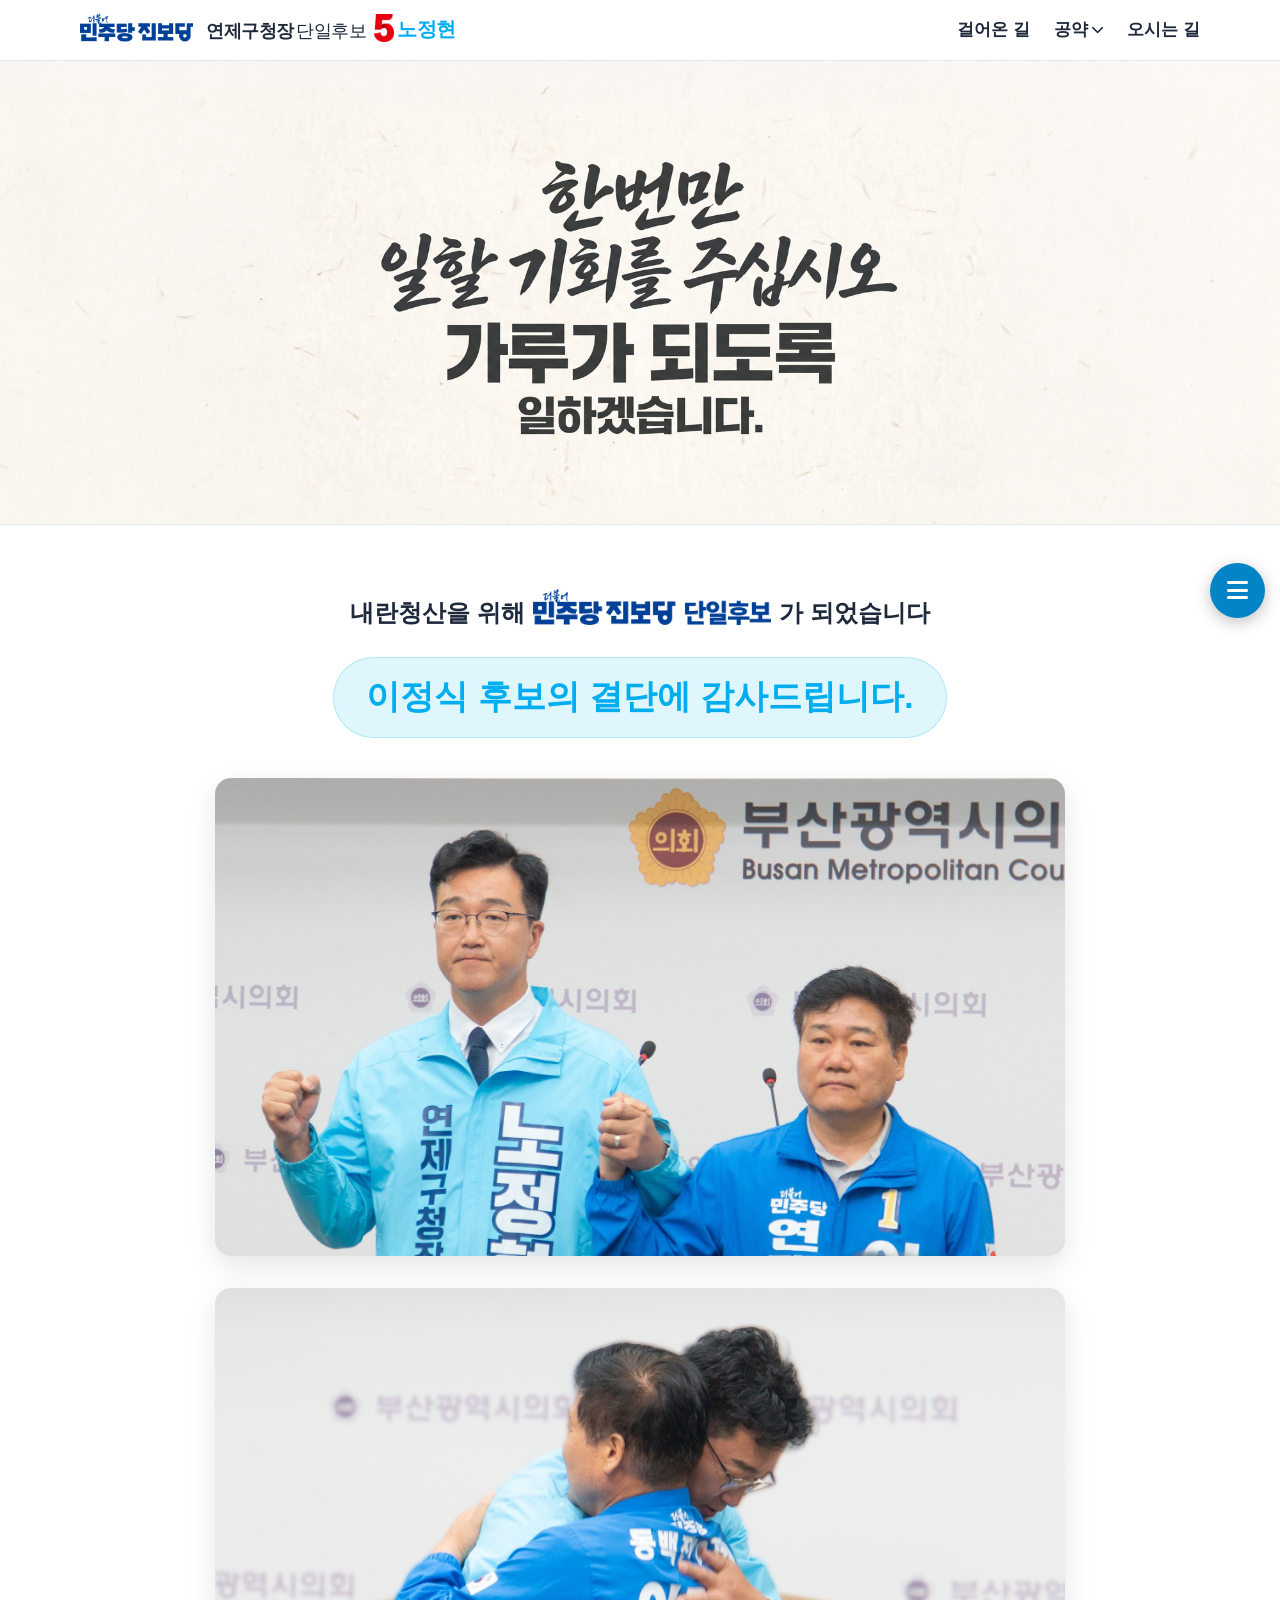
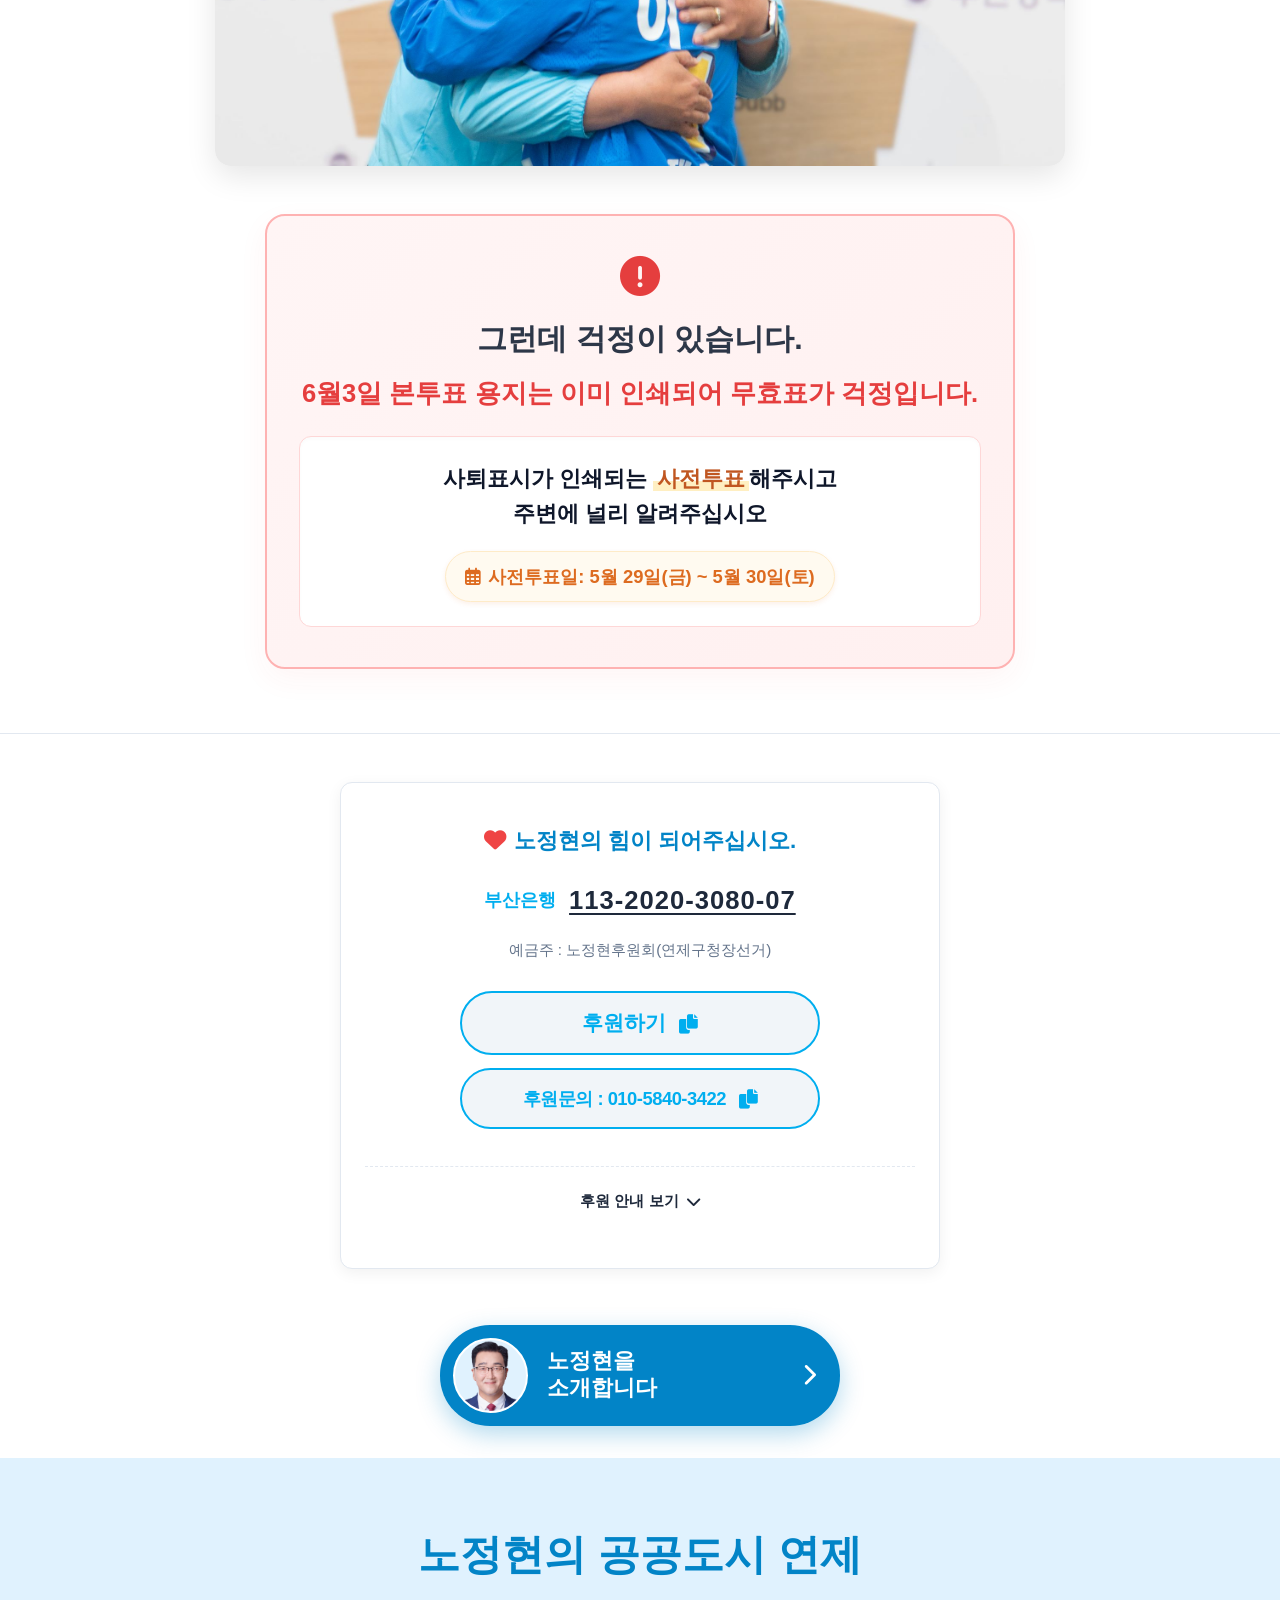
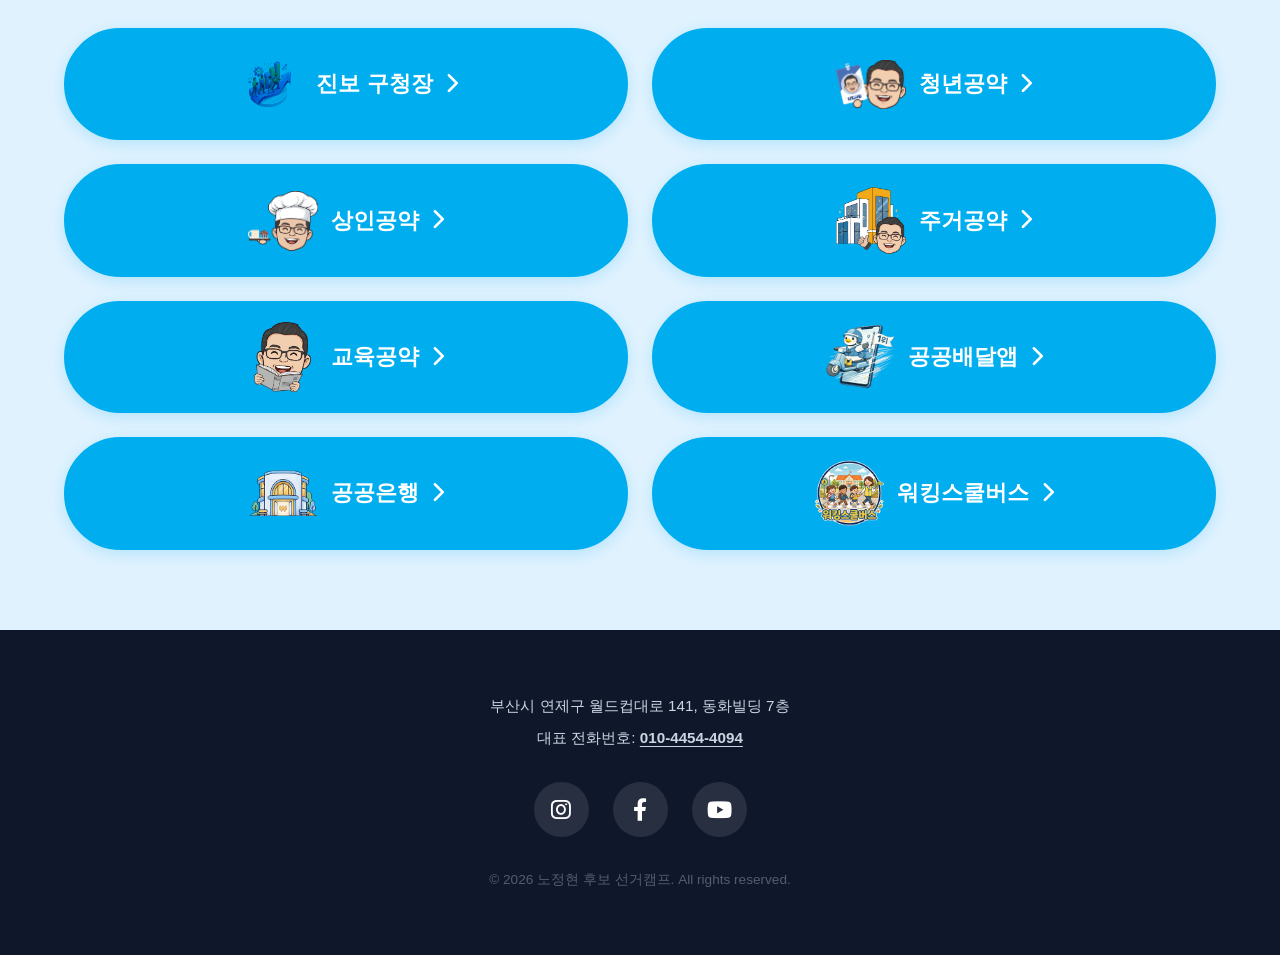
==== index.html @ e7af5d49 "Add files via upload" ====
<!DOCTYPE html>
<html lang="ko">
<head>
    <meta charset="UTF-8">
    <meta name="viewport" content="width=device-width, initial-scale=1.0, maximum-scale=1.0, user-scalable=no">
    <title>민주당·진보당 단일후보 5 노정현 | 한번만 기회를 주십시오, 가루가 되도록 일하겠습니다</title>
    <meta name="description" content="민주당·진보당 단일후보 5 노정현 후보 홈페이지 - 한번만 기회를 주십시오. 가루가 되도록 일하겠습니다. 공약과 약력을 확인하세요.">
    <meta name="format-detection" content="telephone=no">
    
    <!-- Open Graph / 카카오톡, 페이스북, 텔레그램 미리보기용 썸네일 설정 -->
    <meta property="og:type" content="website">
    <meta property="og:site_name" content="민주당·진보당 단일후보 5 노정현">
    <meta property="og:title" content="민주당·진보당 단일후보 5 노정현 홈페이지">
    <meta property="og:description" content="민주당·진보당 단일후보 5 노정현 후보 홈페이지 - 한번만 기회를 주십시오. 가루가 되도록 일하겠습니다. 공약과 약력을 확인하세요.">
    <!-- 썸네일 이미지는 첨부해주신 통합 이미지(thumbnail.png)로 연결해 둡니다. -->
    <meta property="og:image" content="https://busanjinbo.github.io/yeonje_njh/assets/thumbnail.jpg?v=2">
    
    <meta name="twitter:card" content="summary_large_image">
    <meta name="twitter:title" content="진보당 노정현 연제구청장 후보 홈페이지">
    <meta name="twitter:description" content="진보당 노정현 연제구청장 후보 홈페이지">
    <meta name="twitter:image" content="https://busanjinbo.github.io/yeonje_njh/assets/thumbnail.jpg?v=2">

    <link rel="stylesheet" href="styles.css">
    <link href="https://cdn.jsdelivr.net/gh/webfontworld/gmarket/GmarketSans.css" rel="stylesheet">
    <!-- Google Fonts: Do Hyeon, Nanum Brush Script & FontAwesome -->
    <link href="https://fonts.googleapis.com/css2?family=Do+Hyeon&family=Nanum+Brush+Script&display=swap" rel="stylesheet">
    <link rel="stylesheet" href="https://cdnjs.cloudflare.com/ajax/libs/font-awesome/6.0.0/css/all.min.css">
</head>
<body>
    <div class="app-container">
        
        <!-- Floating Quick Menu Container -->
        <div class="quick-menu-container reveal" style="transition-delay: 0.5s;">
            <!-- FAB Trigger -->
            <button class="quick-menu-trigger" id="quick-menu-trigger">
                <i class="fas fa-bars"></i>
            </button>
            
            <!-- Menu Panel -->
            <div class="quick-menu-panel" id="quick-menu-panel">
                <button class="quick-menu-btn nav-link" data-target="view-home">
                    <i class="fas fa-home"></i>
                    <span>홈으로</span>
                </button>
                <button class="quick-menu-btn nav-link" data-target="view-about">
                    <i class="fas fa-user-tie"></i>
                    <span>걸어온길</span>
                </button>
                <div class="quick-menu-group" id="quick-pledge-group">
                    <button class="quick-menu-btn" id="quick-pledge-btn" style="padding-bottom: 0.5rem; gap: 0.15rem;">
                        <div style="display: flex; align-items: center; justify-content: center; height: 1.2rem;">
                            <i class="fas fa-bullhorn" style="font-size: 1.15rem;"></i>
                        </div>
                        <span>공약</span>
                        <i class="fas fa-chevron-left" style="font-size: 0.6rem; color: #94a3b8; margin-top: 0.15rem;"></i>
                    </button>
                    <div class="quick-sub">
                        <div class="quick-sub-btn nav-link" data-target="view-pledge4">진보구청장</div>
                        <div class="quick-sub-btn nav-link" data-target="view-pledge6">청년공약</div>
                        <div class="quick-sub-btn nav-link" data-target="view-pledge7">상인공약</div>
                        <div class="quick-sub-btn nav-link" data-target="view-pledge8">주거공약</div>
                        <div class="quick-sub-btn nav-link" data-target="view-pledge9">교육공약</div>
                        <div class="quick-sub-btn nav-link" data-target="view-pledge1">동백배달</div>
                        <div class="quick-sub-btn nav-link" data-target="view-pledge2">공공은행</div>
                        <div class="quick-sub-btn nav-link" data-target="view-pledge3">스쿨버스</div>
                    </div>
                </div>
                <button class="quick-menu-btn nav-link" data-target="view-location">
                    <i class="fas fa-map-marker-alt"></i>
                    <span>오시는길</span>
                </button>
            </div>
        </div>

        <!-- Top Navigation -->
        <nav class="top-nav">
            <div class="nav-container">
                <a href="#" data-target="view-home" class="nav-logo">
                    <img src="assets/artboard_6.png" alt="더불어민주당 진보당" class="nav-logo-img">
                    <span class="nav-candidate-title-wrap">
                        <span style="font-weight: 800;">연제구청장</span><span style="font-weight: 400; margin-left: 0.15rem;">단일후보</span>
                    </span>
                    <span class="nav-candidate-name">
                        <img src="assets/artboard_2.png" alt="5" class="nav-num-img">노정현
                    </span>
                </a>
                <div class="nav-menu">
                    <a href="#" data-target="view-about" class="nav-link">걸어온 길</a>
                    <div class="nav-dropdown">
                        <span class="nav-link nav-dropdown-toggle">공약 <i class="fas fa-chevron-down nav-dropdown-icon"></i></span>
                        <div class="nav-dropdown-content">
                            <a href="#" data-target="view-pledge4" class="nav-link">진보 구청장</a>
                            <a href="#" data-target="view-pledge6" class="nav-link">청년 공약</a>
                            <a href="#" data-target="view-pledge7" class="nav-link">상인 공약</a>
                            <a href="#" data-target="view-pledge8" class="nav-link">주거 공약</a>
                            <a href="#" data-target="view-pledge9" class="nav-link">교육 공약</a>
                            <a href="#" data-target="view-pledge1" class="nav-link">공공배달앱</a>
                            <a href="#" data-target="view-pledge2" class="nav-link">공공은행</a>
                            <a href="#" data-target="view-pledge3" class="nav-link">워킹스쿨버스</a>
                        </div>
                    </div>
                    <a href="#" data-target="view-location" class="nav-link">오시는 길</a>
                </div>
                <!-- Mobile Navigation Trigger -->
                <button class="nav-mobile-trigger" id="nav-mobile-trigger">
                    <i class="fas fa-bars"></i>
                </button>
            </div>
        </nav>

        <!-- Main Content for SPA -->
        <main id="main-content">
        
        <!-- VIEW: HOME (SECTION 1) -->
        <div id="view-home" class="view-section active-section">
            <!-- Hero Section (전면 교체) -->
            <header class="hero-banner" id="home">
                <img src="assets/Gemini_Generated_Image_p495t8p495t8p495_copy.png" alt="한번만 일할 기회를 주십시오 가루가 되도록 일하겠습니다." class="hero-banner-img">
            </header>

            <!-- Unification Section (단일화 알림 및 사전투표 독려) -->
            <section class="unification-section reveal">
                <div class="unification-container">
                    <div class="unification-header">
                        <div class="unif-inline-wrap">
                            <span class="unif-inline-text">내란청산을 위해</span>
                            <img src="assets/artboard_5.png" alt="더불어민주당 진보당 단일후보" class="unif-inline-img">
                            <span class="unif-inline-text">가 되었습니다</span>
                        </div>
                        <h3 class="unif-thanks">이정식 후보의 결단에 감사드립니다.</h3>
                    </div>
                    
                    <div class="unification-gallery">
                        <div class="unif-photo-card">
                            <img src="assets/DSC06490-3.jpg" alt="노정현 이정식 단일화 선언" class="unif-photo">
                        </div>
                        <div class="unif-photo-card">
                            <img src="assets/DSC06483-2_copy.jpg" alt="노정현 이정식 포옹" class="unif-photo">
                        </div>
                    </div>
                    
                    <div class="unif-warning-box">
                        <div class="warning-icon-wrap">
                            <i class="fas fa-exclamation-circle pulsing-warning-icon"></i>
                        </div>
                        <h4 class="warning-title">그런데 걱정이 있습니다.</h4>
                        <p class="warning-desc-strong">
                            6월3일 본투표 용지는 이미 인쇄되어 무효표가 걱정입니다.
                        </p>
                        
                        <div class="warning-action-card">
                            <p class="action-text-highlight">
                                사퇴표시가 인쇄되는 <span class="bg-yellow-highlight">사전투표</span>해주시고<br>
                                주변에 널리 알려주십시오
                            </p>
                            <div class="warning-date-badge">
                                <i class="far fa-calendar-alt"></i> 사전투표일: 5월 29일(금) ~ 5월 30일(토)
                            </div>
                        </div>
                    </div>
                </div>
            </section>

            <!-- Donation Area (Moved to Main Section) -->
            <div class="hero-support reveal">
                <div class="bank-info" style="flex-direction: column; padding: 2.5rem 1.5rem; max-width: 600px;">
                    <h3 style="font-size: 1.4rem; color: #0284c7; margin-bottom: 0.5rem; font-weight: 800; text-align: center;"><i class="fas fa-heart" style="color: #ef4444; margin-right: 0.5rem;"></i>노정현의 힘이 되어주십시오.</h3>
                    <div style="display: flex; flex-wrap: wrap; align-items: center; justify-content: center; gap: 0.8rem; margin-bottom: 0.5rem; width: 100%;">
                        <span class="bank-name">부산은행</span>
                        <strong class="account-number copy-account-btn" id="account-number" data-clipboard-target="#account-number" style="cursor: pointer; text-decoration: underline; text-underline-offset: 4px;" title="클릭하여 계좌 복사">113-2020-3080-07</strong>
                        <span style="font-size: 0.95rem; color: #64748b; margin-top: 0.3rem; display: block; width: 100%; text-align: center;">예금주 : 노정현후원회(연제구청장선거)</span>
                    </div>
                    <div style="width: 100%; display: flex; flex-direction: column; align-items: center; gap: 0.8rem; margin-top: 0.5rem;">
                        <button class="btn-donate" id="copy-btn" style="max-width: 360px; margin: 0;">
                            후원하기 <i class="fas fa-copy"></i>
                        </button>
                        <button class="btn-donate copy-phone" style="max-width: 360px; margin: 0; font-size: 1.15rem; letter-spacing: -0.5px; white-space: nowrap;">
                            후원문의 : 010-5840-3422 <i class="fas fa-copy"></i>
                        </button>
                    </div>
                    <div class="support-accordion" style="width: 100%; background: transparent; margin-top: 1.5rem;">
                        <button class="accordion-btn" id="accordion-btn" style="color: #1e293b; font-weight: 700; border-top: 1px dashed #e2e8f0; padding-top: 1.5rem;">후원 안내 보기 <i class="fas fa-chevron-down"></i></button>
                        <div class="accordion-content" id="accordion-content">
                            <ul>
                                <li>10만원까지 전액세액공제 (연말정산시 전액돌려 받음)</li>
                                <li>10만원 초과분은 연말정산시 15% 세액공제 됩니다.</li>
                                <li>1인당 연간 최대 500만원까지 후원이 가능합니다.</li>
                                <li>법인, 단체, 외국인, 교원, 공무원은 후원이 불가합니다.</li>
                                <li>영수증 발급 : 이름/ 주민번호/ 전화번호/ 주소/ 후원금액/ 입금일 <strong class="copy-phone" id="copy-phone" style="cursor: pointer; text-decoration: underline; text-underline-offset: 3px;">010-5840-3422</strong>로 문자보내주세요</li>
                            </ul>
                        </div>
                    </div>
                </div>
            </div>

            <!-- Representative Bio Link Button -->
            <div class="hero-profile-link reveal" style="text-align: center; margin-top: 1.5rem; margin-bottom: 2rem; display: flex; justify-content: center; padding: 0 1.5rem;">
                <a href="#view-about" class="intro-btn" style="display: flex; align-items: center; justify-content: space-between; background-color: #0284c7; padding: 0.8rem 1.5rem 0.8rem 0.8rem; border-radius: 50px; border: none; box-shadow: 0 8px 25px rgba(2, 132, 199, 0.3); text-decoration: none; width: 100%; max-width: 400px; transition: transform 0.2s;">
                    <div style="display: flex; align-items: center; gap: 1.2rem;">
                        <div style="width: 75px; height: 75px; border-radius: 50%; overflow: hidden; flex-shrink: 0; border: 2px solid #fff; background: #e0f2fe;">
                            <img src="assets/hero.png" alt="노정현" style="width: 100%; height: 100%; object-fit: cover; object-position: 50% 10%;">
                        </div>
                        <span style="font-size: 1.35rem; color: #fff; font-weight: 800; text-align: left; line-height: 1.25;">노정현을<br>소개합니다</span>
                    </div>
                    <i class="fas fa-chevron-right" style="color: #fff; font-size: 1.4rem; margin-left: 0.5rem;"></i>
                </a>
            </div>

            <!-- Core Pledges Section (Sky Blue Background) -->
            <div class="home-pledge-section">
                <!-- Core Pledges Title -->
                <div class="home-pledge-header reveal">
                    <h2 class="home-pledge-title">노정현의 공공도시 연제</h2>
                </div>
                
                <!-- Core Pledges List (Cards) -->
                <div class="hero-pledge-list">
                    <!-- 진보 구청장 Section -->
                    <a href="#" data-target="view-pledge4" class="hz-pledge-card hero-pledge-item reveal">
                        <div class="hz-pledge-img-wrap image-layer">
                            <img src="assets/icon_job.png" alt="진보 구청장" style="mix-blend-mode: multiply;">
                        </div>
                        <div class="hz-pledge-text">
                            <span class="pledge-name">진보 구청장</span>
                            <i class="fas fa-chevron-right pledge-arrow"></i>
                        </div>
                    </a>

                    <!-- 청년공약 Section -->
                    <a href="#" data-target="view-pledge6" class="hz-pledge-card hero-pledge-item reveal">
                        <div class="hz-pledge-img-wrap image-layer">
                            <img src="assets/ch 6-1.png" alt="청년공약">
                        </div>
                        <div class="hz-pledge-text">
                            <span class="pledge-name">청년공약</span>
                            <i class="fas fa-chevron-right pledge-arrow"></i>
                        </div>
                    </a>

                    <!-- 상인공약 Section -->
                    <a href="#" data-target="view-pledge7" class="hz-pledge-card hero-pledge-item reveal">
                        <div class="hz-pledge-img-wrap image-layer">
                            <img src="assets/ch 6-2.png" alt="상인공약">
                        </div>
                        <div class="hz-pledge-text">
                            <span class="pledge-name">상인공약</span>
                            <i class="fas fa-chevron-right pledge-arrow"></i>
                        </div>
                    </a>

                    <!-- 주거공약 Section -->
                    <a href="#" data-target="view-pledge8" class="hz-pledge-card hero-pledge-item reveal">
                        <div class="hz-pledge-img-wrap image-layer">
                            <img src="assets/ch 7-1.png" alt="주거공약">
                        </div>
                        <div class="hz-pledge-text">
                            <span class="pledge-name">주거공약</span>
                            <i class="fas fa-chevron-right pledge-arrow"></i>
                        </div>
                    </a>

                    <!-- 교육공약 Section -->
                    <a href="#" data-target="view-pledge9" class="hz-pledge-card hero-pledge-item reveal">
                        <div class="hz-pledge-img-wrap image-layer">
                            <img src="assets/ch 7-2.png" alt="교육공약">
                        </div>
                        <div class="hz-pledge-text">
                            <span class="pledge-name">교육공약</span>
                            <i class="fas fa-chevron-right pledge-arrow"></i>
                        </div>
                    </a>

                    <!-- Delivery Section -->
                    <a href="#" data-target="view-pledge1" class="hz-pledge-card hero-pledge-item reveal">
                        <div class="hz-pledge-img-wrap image-layer">
                            <img src="assets/delivery.png" alt="공공배달앱">
                        </div>
                        <div class="hz-pledge-text">
                            <span class="pledge-name">공공배달앱</span>
                            <i class="fas fa-chevron-right pledge-arrow"></i>
                        </div>
                    </a>
                    
                    <!-- Bank Section -->
                    <a href="#" data-target="view-pledge2" class="hz-pledge-card hero-pledge-item reveal">
                        <div class="hz-pledge-img-wrap image-layer">
                            <img src="assets/bank.png" alt="공공은행">
                        </div>
                        <div class="hz-pledge-text">
                            <span class="pledge-name">공공은행</span>
                            <i class="fas fa-chevron-right pledge-arrow"></i>
                        </div>
                    </a>

                    <!-- Walking Section -->
                    <a href="#" data-target="view-pledge3" class="hz-pledge-card hero-pledge-item reveal">
                        <div class="hz-pledge-img-wrap image-layer">
                            <img src="assets/schoolbus.png" alt="워킹스쿨버스">
                        </div>
                        <div class="hz-pledge-text">
                            <span class="pledge-name">워킹스쿨버스</span>
                            <i class="fas fa-chevron-right pledge-arrow"></i>
                        </div>
                    </a>
                </div>
            </div> <!-- End of home-pledge-section -->
        </div> <!-- End of view-home -->

        <!-- VIEW: ABOUT (SECTION 2) -->
        <div id="view-about" class="view-section">
            <section class="section about-section" style="padding-top: 0;">
                <!-- YouTube Video Container -->
                <div class="video-responsive-container reveal" id="youtube-container-box" data-src="https://www.youtube.com/embed/PY6epvilFz8?rel=0&amp;vq=hd1080">
                </div>

                <div class="about-content-container" style="max-width: 900px; margin: 0 auto; padding: 2rem 1.5rem 3rem 1.5rem;">

                    <!-- 4번째 이미지: 불의한 권력에 맞선 노무현처럼 -->
                    <div class="noh-like-section reveal">
                        <h2 class="noh-like-title">불의한 권력에 맞선<br><strong>노무현</strong>처럼,</h2>
                        <div class="noh-photo-row">
                            <div class="noh-photo-item">
                                <img src="assets/photo 2-1.png" alt="통일민주당 3당합당 전당대회" style="width:100%;display:block;border-radius:8px 8px 0 0;">
                                <div class="noh-photo-caption">&ldquo;이의 있습니다!&rdquo;</div>
                                <ul class="noh-caption-list"><li>통일민주당 3당합당 전당대회</li></ul>
                            </div>
                            <div class="noh-photo-item">
                                <img src="assets/photo 2-2.png" alt="윤석열 대통령 퇴진을 촉구합니다" style="width:100%;display:block;border-radius:8px 8px 0 0;">
                                <div class="noh-photo-caption">&ldquo;윤석열 대통령 퇴진을 촉구합니다!&rdquo;</div>
                                <ul class="noh-caption-list"><li>윤 정권 폭정에 맞서 다 바쳐 싸운 부산시당위원장</li></ul>
                            </div>
                        </div>
                        <div class="noh-like-body">
                            <p>부산 진보정당 최초로 연제구 재선의원 재직 시 동네 어르신들은 늘 말씀하셨습니다.</p>
                            <p>&ldquo;노의원, 알날 창창한 사람이 와그래 힘든 길로만 가노&rdquo;<br>&ldquo;마, 편한 당으로 갈아타고 구청장도 하고 국회의원도 해무라&rdquo;</p>
                            <p>2024년 부산 최초로 경선을 통해 진보정당 출신 단일후보가 되었습니다.<br>연제주민들께서 저의 소신을 믿고 키워주신 결과였습니다.<br>낙선한 17명 민주진보 후보 중 득표율 7위를 기록했습니다.<br>저의 부족함으로 주민의 열망을 담아내지 못했습니다.</p>
                        </div>
                    </div>

                    <!-- 5번째 이미지: 떨어지고 또 떨어져도 소신의 길 -->
                    <div class="fallen-section reveal" style="margin-top:3rem;">
                        <p class="fallen-subtitle">떨어지고 또 떨어져도</p>
                        <h2 class="fallen-title">소신의 길! 주민을 향한 길!</h2>
                        <div class="fallen-photo-row">
                            <div class="fallen-photo-item">
                                <img src="assets/photo 3-1.png" alt="2000년 총선 낙선 후" style="width:100%;display:block;border-radius:8px 8px 0 0;">
                                <div class="noh-photo-caption">&ldquo;또 털고 일어나지요. 농부가 밭을 탓할 수는 없겠지요&rdquo;</div>
                                <ul class="noh-caption-list"><li>2000년 총선, 부산에서 낙선한 후</li></ul>
                            </div>
                            <div class="fallen-photo-item">
                                <img src="assets/photo 3-2.png" alt="2024년 총선 낙선 후" style="width:100%;display:block;border-radius:8px 8px 0 0;">
                                <div class="noh-photo-caption">&ldquo;한 분 한 분 찾아뵙고 부족함을 채워 다시 일어서겠습니다&rdquo;</div>
                                <ul class="noh-caption-list"><li>2024년 총선, 연제에서 낙선한 후</li></ul>
                            </div>
                        </div>
                        <div class="fallen-body">
                            <p>노무현 전 대통령께서 이루지 못한 그 꿈,</p>
                            <p>게임세력을 몰리치고 이재명 대통령이 당선되어 이루어진다고 생각했는데,<br>윤정권 상징 인물이 감히 부산을 내란세력 부활의 발판으로 삼고 있습니다.<br>건강한 보수의 재건을 바라는 부산시민의 충정을 이용하여 민심을 결집하고 있습니다.</p>
                            <p><strong>내란세력 부활을 절대로 허용할 수 없습니다.</strong><br>더 이상 부산이 내란세력 성지라는 오명을 달고 소멸의 길로 갈 수는 없습니다.<br>민주진보가 힘을 합쳐 내란세력을 청산하는 데 저의 모든 것을 던지겠습니다.</p>
                        </div>
                    </div>

                    <!-- 약력 + 손잡기 가로 배치 -->
                    <div class="bio-hand-row reveal" style="margin-top:3rem;">
                        <div class="bio-list-col">
                            <h3 class="bio-list-title">노정현이 걸어온 길</h3>
                            <ul class="profile-txt-list" style="box-shadow:none;border:none;padding:0;background:transparent;">
                                <li>22대 국회의원선거 민주당·진보당 단일후보</li>
                                <li>6대, 7대 연제구의회 의원</li>
                                <li>토곡은빛노인학교 교장 (전)</li>
                                <li>진보당부산시당위원장</li>
                                <li>연제주민대회 상임조직위원장</li>
                                <li>가계부채119 부산 상담센터장</li>
                                <li>1급 사회복지사</li>
                                <div style="height:0.5rem;"></div>
                                <li>동명초·연산중·양정고 졸업</li>
                                <li>부산대 상과대학 경영학부 (졸)</li>
                                <li>4남매의 아빠</li>
                            </ul>
                        </div>
                        <div class="hand-col">
                            <img src="assets/hand.png" alt="당신을 위해 노정현의 손을 잡아주세요" class="img-fluid" style="max-width:220px;margin-bottom:0.5rem;">
                            <a href="https://jinboparty.com/pages/?p=34&amp;u=W&amp;step=1" target="_blank" class="hand-link-box">
                                <div class="hand-animation-wrapper">
                                    <img src="assets/hand_1.png" alt="손 내미기" class="hand-img hand-default">
                                    <img src="assets/hand_2.png" alt="손 잡기" class="hand-img hand-hover">
                                </div>
                                <div class="hand-link-text">노정현 손잡기</div>
                            </a>
                        </div>
                    </div>

                    <!-- 3번째 이미지: 여론조사 그래프 -->
                    <div class="poll-section reveal" style="margin-top:3rem;">
                        <div class="poll-header">
                            <h2 class="poll-title"><span style="color:#e53e3e;">리얼미터</span> 4월 27일~28일 여론조사</h2>
                            <p class="poll-sub">조사의뢰자 : 현장언론 민플러스 | 선거여론조사기관 : (주)리얼미터<br>조사일자 : 2026년 4월 27일 ~ 28일 (2일간) | 조사방법 : 무선 ARS 100%<br>*그 밖의 사항은 중앙선거여론조사심의위원회 홈페이지 참조</p>
                        </div>
                        <div class="poll-grid">
                            <div class="poll-card">
                                <h3 class="poll-card-title">3자 대결 <span class="poll-unit">(단위:%)</span></h3>
                                <p class="poll-question">Q. 차기 연제구청장으로 누가 가장 적합하다고 생각하십니까?</p>
                                <div class="poll-bars">
                                    <div class="poll-bar-item">
                                        <div class="poll-bar-wrap"><div class="poll-bar" style="--bar-h:22.3%;background:#1e3a8a;"><span>22.3</span></div></div>
                                        <span class="poll-name">이정식</span>
                                    </div>
                                    <div class="poll-bar-item">
                                        <div class="poll-bar-wrap"><div class="poll-bar" style="--bar-h:38%;background:#e53e3e;"><span>38.0</span></div></div>
                                        <span class="poll-name">주석수</span>
                                    </div>
                                    <div class="poll-bar-item">
                                        <div class="poll-bar-wrap"><div class="poll-bar poll-bar-blue" style="--bar-h:32.8%;"><span>32.8</span></div></div>
                                        <span class="poll-name poll-name-highlight">노정현</span>
                                    </div>
                                </div>
                                <p class="poll-footnote">기타인물(1.3%) | 없음(2.7%) | 잘모름(3.0%)</p>
                            </div>
                            <div class="poll-card">
                                <h3 class="poll-card-title">단일후보 적합도 <span class="poll-unit">(단위:%)</span></h3>
                                <p class="poll-question">Q. 누가 단일후보로 더 적합하다고 생각하시나요?</p>
                                <div class="poll-bars">
                                    <div class="poll-bar-item">
                                        <div class="poll-bar-wrap"><div class="poll-bar" style="--bar-h:23.2%;background:#1e3a8a;"><span>23.2</span></div></div>
                                        <span class="poll-name">이정식</span>
                                    </div>
                                    <div class="poll-bar-item">
                                        <div class="poll-bar-wrap"><div class="poll-bar poll-bar-blue" style="--bar-h:46.5%;"><span>46.5</span></div></div>
                                        <span class="poll-name poll-name-highlight">노정현</span>
                                    </div>
                                </div>
                                <p class="poll-footnote">없음(18.7%) | 잘 모름(11.6%)</p>
                            </div>
                            <div class="poll-card">
                                <h3 class="poll-card-title">단일후보 가상대결 1 <span class="poll-unit">(단위:%)</span></h3>
                                <p class="poll-question">Q. 만약 다음 두 인물이 맞붙는다면 귀하에서는 누구에게 투표하시겠습니까?</p>
                                <div class="poll-bars">
                                    <div class="poll-bar-item">
                                        <div class="poll-bar-wrap"><div class="poll-bar poll-bar-blue" style="--bar-h:47%;"><span>47.0</span></div></div>
                                        <span class="poll-name poll-name-highlight">노정현</span>
                                    </div>
                                    <div class="poll-bar-item">
                                        <div class="poll-bar-wrap"><div class="poll-bar" style="--bar-h:41.9%;background:#e53e3e;"><span>41.9</span></div></div>
                                        <span class="poll-name">주석수</span>
                                    </div>
                                </div>
                                <p class="poll-footnote">없음(5.4%) | 잘 모름(5.6%)</p>
                            </div>
                            <div class="poll-card">
                                <h3 class="poll-card-title">단일후보 가상대결 2 <span class="poll-unit">(단위:%)</span></h3>
                                <p class="poll-question">Q. 만약 다음 두 인물이 맞붙는다면 귀하에서는 누구에게 투표하시겠습니까?</p>
                                <div class="poll-bars">
                                    <div class="poll-bar-item">
                                        <div class="poll-bar-wrap"><div class="poll-bar" style="--bar-h:40.2%;background:#1e3a8a;"><span>40.2</span></div></div>
                                        <span class="poll-name">이정식</span>
                                    </div>
                                    <div class="poll-bar-item">
                                        <div class="poll-bar-wrap"><div class="poll-bar" style="--bar-h:42.5%;background:#e53e3e;"><span>42.5</span></div></div>
                                        <span class="poll-name">주석수</span>
                                    </div>
                                </div>
                                <p class="poll-footnote">없음(9.3%) | 잘모름(8.1%)</p>
                            </div>
                        </div>
                        <div class="poll-message">
                            <p>부산은 내란정당을 청산하느냐, 부활을 허용하느냐를 가르는 최전선입니다.</p>
                            <p>이 중차대한 선거에서 단일화를 외면하면 건강한 보수는 소멸하고 내란정당이 부활합니다.</p>
                            <p>게임을 함께 막아낸 민주당에 진심으로 호소드립니다.</p>
                            <p class="poll-quote">&ldquo;분열은 필패, 단결은 필승입니다&rdquo;</p>
                            <p>무조건 단결하여 연제 주민들께 승리로 보답하겠습니다.</p>
                        </div>
                    </div>

                    <!-- 후원 정보 영역 -->
                    <div class="donation-box reveal" style="margin-top:3rem;background:#fff;padding:2rem 1.5rem;border-radius:12px;box-shadow:0 4px 15px rgba(0,0,0,0.05);text-align:center;border:2px solid #e0f2fe;max-width:600px;margin-left:auto;margin-right:auto;">
                        <h4 style="font-size:1.35rem;color:#0284c7;margin-bottom:0.8rem;font-weight:800;"><i class="fas fa-heart" style="color:#ef4444;margin-right:0.5rem;"></i>노정현의 힘이 되어주십시오.</h4>
                        <div class="bank-account" style="font-size:1.15rem;color:#1e293b;margin-bottom:0.8rem;background:#f8fafc;padding:0.8rem;border-radius:8px;">
                            부산은행 <strong style="color:#0369a1;font-size:1.4rem;letter-spacing:1px;cursor:pointer;text-decoration:underline;text-underline-offset:4px;" id="copy-account-target" class="copy-account-btn" data-clipboard-target="#copy-account-target" title="클릭하여 계좌 복사">113-2020-3080-07</strong><br>
                            <span style="font-size:1rem;color:#64748b;margin-top:4px;display:inline-block;">예금주 : 노정현후원회(연제구청장선거)</span>
                        </div>
                        <div style="display:flex;flex-direction:column;align-items:center;gap:0.5rem;">
                            <button class="btn-donate copy-account-btn" data-clipboard-target="#copy-account-target" style="width:100%;max-width:360px;padding:0.8rem;background-color:#0284c7;color:white;border:none;border-radius:30px;font-size:1.15rem;font-weight:700;cursor:pointer;display:flex;justify-content:center;align-items:center;gap:0.5rem;margin-top:0;">
                                후원계좌 복사하기 <i class="fas fa-copy"></i>
                            </button>
                            <button class="btn-donate copy-phone" style="width:100%;max-width:360px;padding:0.8rem;background-color:#0f172a;color:white;border:none;border-radius:30px;font-size:1.15rem;font-weight:700;cursor:pointer;display:flex;justify-content:center;align-items:center;gap:0.5rem;margin-top:0;">
                                후원문의 : 010-5840-3422 <i class="fas fa-copy"></i>
                            </button>
                        </div>
                    </div>
                </div>
            </section>
        </div> <!-- End of view-about -->

        <!-- VIEW: PLEDGE 1 -->
        <div id="view-pledge1" class="view-section">
            <div class="pledge-hero-wide reveal">
                <img src="assets/del_mail.png" alt="공공배달앱">
            </div>
            
            <div class="pledge-detail-container">
                <div class="pledge-text-chunk reveal">
                    <h3 class="pledge-title-large">언제까지 <strong>배민·쿠팡</strong>의<br><strong>'수수료 노예'</strong>로 살아야 합니까?</h3>
                    <p class="pledge-body-text">
                        배달앱은 특별한 기술도 아닙니다. 그저 먼저 시작했다는 이유만으로 우리 동네 사장님의 땀방울과 부산시민의 소중한 돈이 매달 수천억 원씩 수도권·해외 자본으로 유출되고 있습니다.<br><br>
                        서울은 신한은행-땡겨요 민관합동 배달앱이 점유율 10%달성 중입니다. 부산은 불안정한 민관 합동 앱을 넘어 완전 공공배달앱으로 점유율 70% 기적을 향해 달릴 수 있습니다.<br><br>
                        불가능한 일이 아니라 부산시가 무능하고 무관심할 뿐입니다.
                    </p>
                </div>

                <!-- Benefits Chunk -->
                <div class="pledge-benefits-chunk">
                    <div class="pledge-ch-img reveal">
                        <img src="assets/del_ch.png" alt="동백배달 경쟁력">
                    </div>
                    <div class="pledge-text-inner reveal">
                        <div class="pledge-highlight-box combined-box">
                            <h4 class="benefits-main-title-inside">동백배달 압승!</h4>
                            <p class="benefits-sub-text">소비자-자영업자-라이더 상생으로 부산경제 살리는 앱, 안 쓸 이유가 있겠습니까</p>
                        </div>
                    </div>

                    <!-- Consumer Animation -->
                    <div class="pledge-single-img reveal">
                        <img src="assets/del_con.png" class="anim-base" alt="소비자 혜택">
                    </div>
                    
                    <!-- Store Animation -->
                    <div class="pledge-single-img reveal">
                        <img src="assets/del_store.png" class="anim-base" alt="가맹점 혜택">
                    </div>
                    <div class="pledge-text-inner margin-bottom-large reveal">
                        <ul class="pledge-hotpink-list">
                            <li><span class="hotpink-badge">추가혜택1</span> 익일 정산 시스템 (민간 앱 정산은 3~7일)</li>
                            <li><span class="hotpink-badge">추가혜택2</span> 방문포장 전액무료</li>
                            <li><span class="hotpink-badge">추가혜택3</span> 마케팅자율권 : 민간앱 알고리즘에 종속되지 않고, 단골손님 쿠폰 발행권한 등을 사장님께</li>
                        </ul>
                    </div>

                    <!-- Rider Animation -->
                    <div class="pledge-single-img reveal">
                        <img src="assets/del_rider.png" class="anim-base" alt="라이더 혜택">
                    </div>
                    <div class="pledge-text-inner reveal">
                        <p class="pledge-rider-txt">
                            <span class="purple-badge">공공라이더 시스템 구축</span> 신속·안전 배달망 구축으로 지역대표 좋은 일자리로 육성
                        </p>
                    </div>
                </div>

                <!-- Final Bullets -->
                <div class="pledge-text-wrap pledge-final-box reveal">
                    <ul class="pledge-bullet-list">
                        <li>투입예산은 세금낭비가 아니라 부산 경제 부활을 마중물!</li>
                        <li>장차로 부산공공은행 설립으로 수익기반 완벽한 재정자립 가능 <br>⇒ 진보당이 제안하는 궁극적 모델</li>
                    </ul>
                    <p class="pledge-small-ref">
                        진보당 윤종오 의원(울산 북구)은 플랫폼 독점 규제와 자영업자 보호를 위해 ‘온라인 플랫폼법’을 발의(25.07)했습니다. 그런데 쿠팡·배민의 로비로 미국(트럼프)이 공개 반대하여 법안 통과가 불투명해졌습니다. 그렇다면 공공배달앱을 성공시켜 시장논리로 악질플랫폼을 직접 퇴출시킵시다.
                    </p>
                </div>
            </div>
        </div>

        <!-- VIEW: PLEDGE 2 -->
        <div id="view-pledge2" class="view-section">
            
            <!-- 화면 양끝까지 꽉 차는 동백배달식 구조 (여백 제거로 이미지 크게) -->
            <div class="reveal" style="background-color: #d1ecf9; width: 100%; text-align: center; margin-bottom: 2rem;">
                <img src="assets/bank_top.png" alt="부산경제살리기 프로젝트 2 공공은행 도입 특별법 제정" style="width: 100%; max-width: 1000px; display: inline-block;">
            </div>

            <section class="section" style="padding-top: 0;">
                <div class="pledge-detail-container">

                    <!-- Problem 1: Current Banking Situation -->
                    <div class="bank-text-chunk reveal">
                        
                        <!-- 텍스트와 예산상자 가로 배치 -->
                        <div style="display: flex; flex-direction: row; justify-content: space-between; align-items: center; flex-wrap: wrap; gap: 1.5rem; margin-bottom: 1.5rem;">
                            
                            <p class="bank-body-text" style="flex: 1; min-width: 280px; margin-bottom: 0;">
                                <strong>BNK 부산은행</strong>은 부산시와 16개 구군 예산을 맡아 운용하는 시(구)금고입니다. 막대한 돈을 맡아 <strong class="text-blue">유무형의 수익을 내면서도 겨우 0.x%대의 쥐꼬리 만한 이자를 줍니다.</strong>
                            </p>
                            
                            <div class="bank-budget-box small-budget" style="margin: 0; flex-shrink: 0;">
                                <div class="budget-item">
                                    <span class="budget-label">부산시 예산</span>
                                    <span class="budget-value" style="margin-left:auto;">약 17조 원</span>
                                </div>
                                <div class="budget-item">
                                    <span class="budget-label">연제구 예산</span>
                                    <span class="budget-value" style="margin-left:auto;">약 6천억 원</span>
                                </div>
                            </div>

                        </div>

                        <p class="bank-body-text">
                            게다가 이름만 부산은행이지 외국인 자본이 46%, 대주주는 롯데입니다.<br>
                            <strong class="text-blue">수익은 고스란히 외국과 서울로 빠져나갑니다.</strong>
                        </p>

                        <p class="bank-body-text highlight-bg">
                            지자체가 직접 자기예산(기금포함)을 자본금으로 <strong class="text-blue">공공은행을 설립하면 수익은 모두 부산시민의 것이 됩니다.</strong> 아울러 부산의 돈이 서울로 빠져나가지 않고 부산안에서 돌면서 <strong class="text-blue">부산의 경제를 살리고 일자리를 만들어 냅니다.</strong>
                        </p>
                    </div>

                    <!-- Moved Campaign Text -->
                    <div class="bank-campaign-section reveal" style="margin-bottom: 2rem;">
                        <div class="campaign-text">
                            <p class="campaign-question">이 좋은 공공은행 왜 안하냐구요?</p>
                            <p class="campaign-answer">은행법이 막고 있기 때문입니다</p>
                            
                            <ul class="campaign-laws">
                                <li><strong>21대 국회</strong> 진보당 강성희 의원 발의 <span class="text-sm">(임기 만료 폐기)</span></li>
                                <li><strong>22대 국회</strong> 민주당 송재봉 의원 발의 <span class="text-sm">(정무위원회 검토 중)</span></li>
                            </ul>

                            <p class="campaign-footer-txt">
                                <strong class="text-blue">2026지방선거는 부산소멸을 막을 마지막 골든타임입니다</strong><br>
                                특별법으로 부산공공은행, 00구/군 공공은행을 설립해 공공성과 일자리로 부산경제를 살려야 합니다.
                            </p>
                        </div>
                    </div>

                    <!-- Problem 2: The Core Issue -->
                    <div class="bank-text-chunk reveal">
                        <h4 class="bank-sub-title">공공성과 일자리로 부산경제 얼마든지 살릴 수 있습니다</h4>
                        <h3 class="bank-huge-title">문제는 돈입니다</h3>
                        
                        <div class="bank-steps-box">
                            <div class="bank-step light">세금으로는 한계가 있습니다</div>
                            <i class="fas fa-arrow-down step-arrow"></i>
                            <div class="bank-step toggle-blue">공공은행이 정답입니다</div>
                            <i class="fas fa-arrow-down step-arrow"></i>
                            <div class="bank-step light">시중은행 배불리기만 중단하면 됩니다</div>
                        </div>

                        <div class="bank-arrow-flow">
                            <div class="flow-box">
                                부산의 돈이 수도권으로<br>빨려들어가는 걸 막아야합니다
                            </div>
                            <i class="fas fa-chevron-right flow-arrow"></i>
                            <div class="flow-box dark-blue">
                                공공은행만 있으면 부산의 돈이<br>부산에서 순환하면서 부산경제를 살찌웁니다.
                            </div>
                        </div>
                    </div>

                    <!-- Diagram Section -->
                    <div class="bank-diagram-section reveal" style="text-align: center;">
                        <img src="assets/bank_flow.png" alt="지역 공공은행 역할" class="bank-img-fluid bank-flow-vertical" style="margin-bottom: 1rem;">
                        
                        <!-- 지방자치단체에서 정책 집행으로 이어지는 흐름 -->
                        <div class="flow-to-benefits-arrow">
                            <i class="fas fa-arrow-down"></i>
                            <span class="arrow-text">지방자치단체의 정책 집행</span>
                        </div>
                    </div>

                    <!-- Benefits Lists -->
                    <div class="bank-benefits-section reveal">
                        <div class="bank-benefit-card">
                            <h5 class="benefit-card-title">공적금융지원</h5>
                            <ul>
                                <li>부산시민, 소상공인, 부산중소기업 <strong>저리대출</strong></li>
                            </ul>
                        </div>
                        <div class="bank-benefit-card">
                            <h5 class="benefit-card-title">재정부담 없는 공공정책</h5>
                            <ul>
                                <li>해상풍력 등 공공에너지-해양공공신산업, 공공은행, 공공배달 등 공공 정규직 <strong>청년일자리 대폭 창출</strong></li>
                                <li><strong>청년</strong>창업 무이자 대출론 지원</li>
                                <li>시니어 일자리 대폭확대</li>
                                <li>경력단절기간 여성 공공일자리 (워킹스쿨버스,상담,교육)</li>
                                <li>무료마을공공버스 (연제구 전지역을 역세권으로)</li>
                            </ul>
                        </div>
                    </div>

                    <!-- Success Cases -->
                    <div class="bank-cases-section reveal">
                        <h4 class="cases-title">
                            이윤대신 지역살리기를 목적으로<br>
                            <strong>지자체가 설립한</strong> 공공은행 성공사례
                        </h4>
                        <img src="assets/bank_cases.png" alt="공공은행 성공사례" class="bank-img-fluid bank-cases-vertical">
                    </div>

                </div>
            </section>
        </div>

        <!-- VIEW: PLEDGE 3 -->
        <div id="view-pledge3" class="view-section">
            
            <!-- 화면 양끝까지 꽉 차는 전면 이미지 구조 -->
            <div class="reveal" style="background-color: #d1ecf9; width: 100%; text-align: center; margin-bottom: 2rem;">
                <img src="assets/wsb_top.png" alt="아이들의 등하굣길을 책임지는 워킹스쿨버스" style="width: 100%; max-width: 1000px; display: inline-block;">
            </div>

            <section class="section" style="padding-top: 0;">
                <div class="pledge-detail-container wsb-container">

                    <!-- What is WSB? -->
                    <div class="wsb-qa-box reveal">
                        <div class="wsb-q">🚌 워킹스쿨버스가 무엇인가요?</div>
                        <ul class="wsb-a-list">
                            <li><strong class="wsb-highlight">걸어 다니는 스쿨버스 :</strong> 교통안전지도사가 초등 1~3학년 학생들의 통학길을 직접 동행합니다.</li>
                            <li><strong class="wsb-highlight">안심 공공서비스 :</strong> 교통사고는 물론 각종 범죄로부터 어린이들 보호</li>
                        </ul>
                    </div>

                    <!-- Introduction Feasibility -->
                    <div class="wsb-qa-box reveal">
                        <div class="wsb-q">🚩 도입가능성과 전국적인 현황</div>
                        <ul class="wsb-a-list">
                            <li><strong class="wsb-highlight">서울 성동구, 광진구, 경기 부천시 등 수도권은 활발히 시행중이며 확대 추세</strong></li>
                            <li><strong class="wsb-highlight">이재명 정부 :</strong> '워킹스쿨버스'를 전국, 전학년으로 확대한다는 계획 발표.<span style="font-size: 0.8rem; letter-spacing: -0.5px;">(2025년 하반기)</span><br>그러나 국비와 시비 및 구비 매칭이 중요한 과제인 만큼 조례를 도입하는 적극적인 지자체부터 시행될 예정.</li>
                        </ul>
                        <div class="wsb-key-point">
                            <strong>2026년 지방선거를 계기로 구의회와 구청이 나서면 바로 시행할 수 있는 절호의 기회</strong>
                        </div>
                    </div>

                    <!-- Why not Busan? -->
                    <div class="wsb-qa-box reveal">
                        <div class="wsb-q">🤔 워킹스쿨버스, 부산은 왜 아직일까요?</div>
                        <ul class="wsb-a-list">
                            <li><strong>조례부재 :</strong> 부산시와 각 구청, 구의회의 무관심과 무능</li>
                            <li><strong>예산 편성 후순위 :</strong> 조례가 제정된 일부 구도 예산편성 없음</li>
                        </ul>
                    </div>

                    <!-- Unified Alert & Table Section -->
                    <div class="wsb-united-section reveal">
                        
                        <!-- Blue Alert Box -->
                        <div class="wsb-alert-box">
                            <div class="wsb-alert-title">
                                부산 학부모들의 요구에도 묵묵부답인 구청과 구의회
                            </div>
                            <div class="wsb-alert-text">
                                진보당은 2025년 하반기 각 구별 주민대회 조직위원회와 함께 수천명의 주민의 요구를 모아 조례제정과 예산 편성을 요구하였으나 구청과 구의회는 묵묵부답
                            </div>
                        </div>

                        <!-- Current Status Table -->
                        <div class="wsb-table-wrap">
                            <div class="wsb-table-title">
                                구별 주민대회 '워킹스쿨버스' 요구안 선정결과 및 조례 현황
                            </div>
                            <div class="wsb-table-responsive">
                                <table class="wsb-status-table">
                                    <thead>
                                        <tr>
                                            <th></th>
                                            <th>동래구</th>
                                            <th>사하구</th>
                                            <th>연제구</th>
                                            <th>영도구</th>
                                            <th>해운대구</th>
                                            <th>남구</th>
                                            <th colspan="2">제정 촉구 서명전달</th>
                                        </tr>
                                    </thead>
                                    <tbody>
                                        <tr>
                                            <th style="background-color: #e0f2fe; color: #0f172a; font-weight: 700;">주민요구안</th>
                                            <td>선정</td>
                                            <td>선정</td>
                                            <td>선정</td>
                                            <td>선정</td>
                                            <td>선정</td>
                                            <td>선정</td>
                                            <td style="background-color: #e0f2fe; color: #0f172a; font-weight: 700;">동구</td>
                                            <td style="background-color: #e0f2fe; color: #0f172a; font-weight: 700;">사상</td>
                                        </tr>
                                        <tr>
                                            <th style="background-color: #e0f2fe; color: #0f172a; font-weight: 700;">참가자 수</th>
                                            <td>3,738</td>
                                            <td>7,141</td>
                                            <td>5,600</td>
                                            <td>4,544</td>
                                            <td>5,076</td>
                                            <td>4,055</td>
                                            <td>123</td>
                                            <td>100</td>
                                        </tr>
                                        <tr class="red-border-row top">
                                            <th style="background-color: #1e3a8a; color: white; font-weight: 700;">조례제정</th>
                                            <td class="text-red font-bold">X</td>
                                            <td class="text-blue font-bold">O</td>
                                            <td>계류 중</td>
                                            <td class="text-red font-bold">X</td>
                                            <td class="text-red font-bold">X</td>
                                            <td>계류 중</td>
                                            <td>일부개정</td>
                                            <td class="text-red font-bold">X</td>
                                        </tr>
                                        <tr class="red-border-row bottom">
                                            <th style="background-color: #1e3a8a; color: white; font-weight: 700;">예산편성</th>
                                            <td class="text-red font-bold">X</td>
                                            <td class="text-red font-bold">X</td>
                                            <td class="text-red font-bold">X</td>
                                            <td class="text-red font-bold">X</td>
                                            <td class="text-red font-bold">X</td>
                                            <td class="text-red font-bold">X</td>
                                            <td class="text-red font-bold">X</td>
                                            <td class="text-red font-bold">X</td>
                                        </tr>
                                    </tbody>
                                </table>
                            </div>
                            <div class="wsb-table-caption">
                                *강서구, 중구는 소규모로 진행 중  *서구, 부산진구, 북구, 금정구, 수영구, 기장군 : 조례 제정의지 없음
                            </div>
                        </div>

                    </div>

                </div>
            </section>
        </div>

        <!-- VIEW: PLEDGE 4 - 진보 구청장 -->
        <div id="view-pledge4" class="view-section" style="background-color:#0f172a;">
            <div class="jinbo-pledge-wrap reveal">
                <div class="jinbo-pledge-header">
                    <h2 class="jinbo-main-title">이재명<sup>1)</sup>, 매슈브라운<sup>2)</sup>처럼<br>구청장이 <em class="jinbo-red">제대로</em> 일하면</h2>
                </div>
                <div class="jinbo-two-col">
                    <div class="jinbo-left-col">
                        <p class="jinbo-big-quote">&ldquo;장사가 되고&rdquo;</p>
                        <p class="jinbo-big-quote">&ldquo;일자리가 생기고&rdquo;</p>
                        <p class="jinbo-big-quote">&ldquo;주거가치와 삶의 질&rdquo;이 올라갑니다</p>
                        <div class="jinbo-body-txt">
                            <p>AI혁신의 시대라고 하지만 아무도 흥분하지 않습니다.</p>
                            <p>우리의 앞날은 불안하기만 합니다.</p>
                            <p>신자유주의 양극화로 선진국, 후진국 가릴 것 없이 세계 모든 국가가 길을 잃고 헤매고 있습니다.</p>
                            <p>그런데 성공한 나라는 없어도, 성공한 도시는 있습니다.</p>
                            <p>누가 해도 차이 없는 관리행정은 솔직히 무가치합니다.</p>
                            <p>부산에는 없었던 행정혁신! 이재명처럼, 매슈브라운처럼 노정현이 해내겠습니다.</p>
                            <p>존경하는 연제주민께. &nbsp;&nbsp;&nbsp;&nbsp; 노정현 드림.</p>
                        </div>
                    </div>
                    <div class="jinbo-right-col">
                        <div class="jinbo-card">
                            <h4 class="jinbo-card-title"><span class="jinbo-bar"></span> 기득권에 빚진 것 없는 노정현의 &lsquo;파격 예산 혁신&rsquo;, &lsquo;공공성 실현&rsquo;</h4>
                            <p>실익 없는 토목공사는 중단합니다.</p>
                            <p>천 억짜리 건물을 짓겠다고 연제구 예산을 다 끌어다 쓰는 게 말이 됩니까.</p>
                            <p>시멘트가 아닌 주민의 삶을 설계합니다. 연제에 산다는 것이 자부심이 되도록 하겠습니다.</p>
                        </div>
                        <div class="jinbo-card">
                            <h4 class="jinbo-card-title"><span class="jinbo-bar"></span> 좋은 공공일자리 창출 &ldquo;되냐고요? 됩니다&rdquo;</h4>
                            <p>지난 10년간 국가예산과 연제구 예산은 2배나 늘었습니다.</p>
                            <p>청년, 경력보유여성, 시니어 일자리 창출이 노정현 구청장이 제일 먼저 할 일입니다.</p>
                            <p>있는 예산만 제대로 써도 이룰 수 있습니다.</p>
                        </div>
                        <div class="jinbo-card">
                            <h4 class="jinbo-card-title"><span class="jinbo-bar"></span> 주민이 직접 결정하는 &lsquo;진짜 풀뿌리 민주주의&rsquo;</h4>
                            <p>지난 5년 연제주민대회 핵심자로서 10만 명에 가까운 주민을 만나며 해답을 찾았습니다.</p>
                            <p>저 노정현은 365일 주민 곁에서, 주민이 직접 예산과 정책을 결정하는 연제를 만들겠습니다.</p>
                        </div>
                    </div>
                </div>
                
                <!-- 하단 주석 영역 -->
                <div class="jinbo-footnotes" style="margin-top: 3rem; font-size: 0.9rem; color: #94a3b8; text-align: left; line-height: 1.6; padding-top: 1.5rem; border-top: 1px solid rgba(255,255,255,0.1); word-break: keep-all;">
                    <p style="margin-bottom: 1rem;"><strong>1) 이재명(전 성남시장)</strong> '청년배당', '무상교복', '공공산후조리원' 등 파격적인 보편적 복지를 도입하며 복지 행정의 새로운 패러다임을 열었습니다. 특히 복지 수당을 '지역화폐'로 지급하여 주민 복지와 골목상권 활성화를 동시에 이루어냈으며, 공공배달앱(배달특급) 도입과 계곡 불법 점유시설 전면 철거 등 기득권의 눈치를 보지 않는 과감하고 결단력 있는 행정실행력을 증명했습니다.</p>
                    <p style="margin: 0;"><strong>2) 매슈 브라운(영국 프레스턴 시의회 의장)</strong> 쇠락하던 도시를 살리기 위해 외부 대기업 유치라는 낡은 공식을 버리고, 지자체와 지역 공공기관들의 막대한 예산(공공조달)을 지역 내 소상공인에 지출하는 혁신을 단행했습니다. 지역의 자본이 외부로 유출되지 않고 지역 안에서 돌게 만드는 '지역 선순환경제'를 통해 프레스턴을 영국에서 가장 살기 좋은 도시로 탈바꿈시킨 세계적 혁신가입니다.</p>
                </div>
            </div>
        </div>

        <!-- VIEW: PLEDGE 6 - 청년 공약 -->
        <div id="view-pledge6" class="view-section">
            <div class="category-pledge-wrap">
                <div class="category-pledge-header youth-header new-layout">
                    <img src="assets/ch 6-1.png" alt="청년공약 아이콘" class="new-cat-img">
                    <div class="new-cat-text">
                        <h2 class="cat-pledge-title youth-color">청년 공약</h2>
                        <p class="cat-pledge-slogan">청년이 떠나지 않아야<br>부산이 살고 연제가 삽니다</p>
                    </div>
                </div>
                <ul class="cat-pledge-list">
                    <li>
                        <strong>구청장 1호 조례로 청년지원</strong>
                        <p>연제형 청년 지원 특별조례 추진</p>
                    </li>
                    <li>
                        <strong>청년인턴채용</strong>
                        <p>청년에게 든든한 경력을 채워주는<br>'질 좋은 청년인턴 채용 전 1위' 달성</p>
                    </li>
                    <li>
                        <strong>구청장 직속 '직장갑질 119센터' 운영 및 '찾아가는 노동법 교육'</strong>
                        <p>연제거주 청년들의 억울한 직장갑질과 노동착취 해결</p>
                    </li>
                    <li>
                        <strong>전세사기 제로! 구청장 직속 '연제 안심 전세센터'</strong>
                        <p>악성임대인 조회 권리분석까지 원스톱 지원<br>안심케어까지 원스톱 지원</p>
                    </li>
                    <li>
                        <strong>원룸타운 '르네상스' 프로젝트</strong>
                        <p>· 노후건물 구청이 매입하여 공유오피스, 커뮤니티센터 스마트 세탁소, 공유주방 건립</p>
                        <p>· AI보안카메라와 밝은 디자인 조명으로 안전한 골목길 조성</p>
                    </li>
                </ul>
            </div>
        </div>

        <!-- VIEW: PLEDGE 7 - 상인 공약 -->
        <div id="view-pledge7" class="view-section">
            <div class="category-pledge-wrap">
                <div class="category-pledge-header merchant-header new-layout">
                    <img src="assets/ch 6-2.png" alt="상인공약 아이콘" class="new-cat-img">
                    <div class="new-cat-text">
                        <h2 class="cat-pledge-title merchant-color">상인 공약</h2>
                        <p class="cat-pledge-slogan">구청장 바뀐다고 장사가 잘 되냐고요?<br>됩니다. 믿으십시오</p>
                    </div>
                </div>
                <ul class="cat-pledge-list">
                    <li>
                        <strong>연제발 부산형 공공배달앱</strong>
                        <p>부산시장과 손잡고 수수료 제로 배달앱을 성공시켜 부산에서는 배민과 쿠팡을 퇴출시킵니다.</p>
                    </li>
                    <li>
                        <strong>전통시장 활성화</strong>
                        <p>전통시장 알 주차단속 대신 주차관리로 전통시장 이용을 획기적 증대 ⇒ 사·나·이 일자리 창출</p>
                    </li>
                    <li>
                        <strong>구청장 직속 연제상권발전소 설립</strong>
                        <p>· 연제구 가의 모든 상가를 골목성가로 지정하여 체계적인 지원</p>
                        <p>· 상인민원 원스톱 해결 시스템 구축</p>
                    </li>
                    <li>
                        <strong>연제 지역상품 우선구매 실현</strong>
                        <p>공공기관이 많은 연제구 강점을 살려 공공기관의 지역상품 우선구매 대폭 확대</p>
                    </li>
                </ul>
            </div>
        </div>

        <!-- VIEW: PLEDGE 8 - 주거 공약 -->
        <div id="view-pledge8" class="view-section">
            <div class="category-pledge-wrap">
                <div class="category-pledge-header housing-header new-layout">
                    <img src="assets/ch 7-1.png" alt="주거공약 아이콘" class="new-cat-img">
                    <div class="new-cat-text">
                        <h2 class="cat-pledge-title housing-color">주거 공약</h2>
                        <p class="cat-pledge-slogan">주거의 가치가 올라가<br>연제주민의 삶의 질도 올라갑니다</p>
                    </div>
                </div>
                <ul class="cat-pledge-list">
                    <li>
                        <strong>무상 공공마을버스</strong>
                        <p>지하철역이 많아도 정작 접근이 불편한 연제<br>전국 최초로 읍군지 총합 무상공공버스를 도입하여 출근길 불편해소</p>
                    </li>
                    <li>
                        <strong>아파트 관리, 구청이 지원</strong>
                        <p>담합부터 입주민 아파트 관리사무소 업무를 방치하거나 규제하는 대신 구청이 체계적 관리 지원</p>
                    </li>
                    <li>
                        <strong>공원민원 즉시 해결! 내 집 앞 명품 쌈지공원 확대</strong>
                        <p>구청이 외면하기 일쑤인 공원민원 원스톱 해결시스템</p>
                    </li>
                    <li>
                        <strong>주택가 공영주차장 전면 확대</strong>
                        <p>구청장이 발벗고 뛰면 이룰 수 있습니다</p>
                    </li>
                </ul>
            </div>
        </div>

        <!-- VIEW: PLEDGE 9 - 교육 공약 -->
        <div id="view-pledge9" class="view-section">
            <div class="category-pledge-wrap">
                <div class="category-pledge-header edu-header new-layout">
                    <img src="assets/ch 7-2.png" alt="교육공약 아이콘" class="new-cat-img">
                    <div class="new-cat-text">
                        <h2 class="cat-pledge-title edu-color">교육 공약</h2>
                        <p class="cat-pledge-slogan">왜 학부모님들이 동래구를 부러워하게 방치합니까? 구청이 나섭니다.</p>
                    </div>
                </div>
                <ul class="cat-pledge-list">
                    <li>
                        <strong>통학로 100% 안심 보장</strong>
                        <p>워킹스쿨버스 전면 시행으로 교통 안전지도사가 동행 ⇒ 3040여성일자리 창출</p>
                    </li>
                    <li>
                        <strong>연제 맞춤 진로·진학 센터</strong>
                        <p>수능준비와 진로상담 구청이 부산 최고수준으로 상시보장 ⇒ 청년일자리 창출</p>
                    </li>
                    <li>
                        <strong>10대들의 스마트폰 중독 완화 '문해력 혁신 도서관 프로그램'</strong>
                        <p>도서관 업무 확장으로 실속있는 독서지도 ⇒ 여성일자리 창출</p>
                    </li>
                    <li>
                        <strong>연제형 문화 누림 '맞춤형 문화큐레이션'</strong>
                        <p>전시·공연 관람 프로그램 주민참여 상시 기획 ⇒ 여성일자리 창출</p>
                    </li>
                    <li>
                        <strong>부모·자녀 마음을 잇는 '마음이음 119'</strong>
                        <p>소통 부재로 힘든 부모상담과 청소년의 마음을 열어줄 청년멘토링 연결 ⇒ 여성 및 청년 일자리 창출</p>
                    </li>
                </ul>
            </div>
        </div>

        <!-- VIEW: LOCATION (SECTION 4) -->
        <div id="view-location" class="view-section">
            <!-- Location Section -->
            <section class="section location-section" id="location" style="padding-top: 1rem; padding-bottom: 2rem;">
                <h2 class="section-title">오시는 길</h2>
                <div class="map-container">
                    <img src="assets/map.png" alt="오시는 길 약도" class="map-image zoomable-img" id="location-map-img">
                </div>
                <p class="address-text">
                    <i class="fas fa-map-marker-alt"></i> <strong class="copy-address" id="copy-address" style="cursor: pointer; text-decoration: underline; text-underline-offset: 4px;">부산시 연제구 월드컵대로 141, 동화빌딩 7층</strong><br>
                    <span class="address-subtext">혜암뷔페 옆 건물</span>
                </p>
            </section>
        </div> <!-- End of view-location -->
        </main> <!-- End of main-content -->

        <!-- Footer -->
        <footer class="footer">
            <div class="footer-info">
                <p class="footer-addr">부산시 연제구 월드컵대로 141, 동화빌딩 7층</p>
                <p class="footer-tel">대표 전화번호: <strong class="copy-main-phone" style="cursor: pointer; text-decoration: underline; text-underline-offset: 3px;" title="클릭하여 번호 복사">010-4454-4094</strong></p>
            </div>
            <div class="footer-sns">
                <a href="#" class="sns-btn" data-web="https://www.instagram.com/yes__jh_/" data-aos="intent://instagram.com/_u/yes__jh_/#Intent;package=com.instagram.android;scheme=https;end">
                    <i class="fab fa-instagram"></i>
                </a>
                <a href="#" class="sns-btn" data-web="https://www.facebook.com/jinbobusan" data-aos="intent://page/jinbobusan#Intent;scheme=fb;package=com.facebook.katana;end">
                    <i class="fab fa-facebook-f"></i>
                </a>
                <a href="#" class="sns-btn" data-web="https://youtube.com/@Run_JH?si=UeLNEmN_S0znlACL" data-aos="intent://youtube.com/@Run_JH#Intent;package=com.google.android.youtube;scheme=https;end">
                    <i class="fab fa-youtube"></i>
                </a>
            </div>
            <p class="copyright">&copy; 2026 노정현 후보 선거캠프. All rights reserved.</p>
        </footer>

        <!-- Toast Notification -->
        <div id="toast" class="toast">
            <i class="fas fa-check-circle"></i> 
            <span id="toast-msg">계좌가 복사되었습니다.</span>
        </div>

        <!-- Image Lightbox Modal -->
        <div id="image-modal" class="image-modal">
            <span class="close-modal" id="close-modal">&times;</span>
            <div class="modal-content">
                <img id="modal-image" src="" alt="Enlarged Map">
            </div>
        </div>
    </div>
    <script src="script.js"></script>
</body>
</html>
---- styles.css ----
:root {
    --primary-cyan: #00aeef;
    --primary-cyan-light: #e0f6fd;
    --primary-navy: #0f172a;
    --bg-color: #ffffff;
    --card-bg: #ffffff;
    --text-main: #1e293b;
    --text-muted: #64748b;
    --border-color: #e2e8f0;
}

* {
    margin: 0;
    padding: 0;
    box-sizing: border-box;
    font-family: 'GmarketSans', 'Pretendard Variable', Pretendard, -apple-system, BlinkMacSystemFont, sans-serif;
    -webkit-tap-highlight-color: transparent;
}

body {
    background-color: var(--card-bg); /* Now PC body is same as card for clean full width */
    color: var(--text-main);
    line-height: 1.6;
}

/* Base App Wrapper (Full Width) */
.app-container {
    width: 100%;
    margin: 0 auto;
    background-color: var(--bg-color);
    min-height: 100vh;
    overflow-x: hidden;
    position: relative;
}

/* SPA Views */
.view-section {
    display: none;
    animation: fadeInPage 0.3s ease;
}
.view-section.active-section {
    display: block;
}
@keyframes fadeInPage {
    from { opacity: 0; transform: translateY(10px); }
    to { opacity: 1; transform: translateY(0); }
}

/* Navigation Styles */
.top-nav {
    position: sticky;
    top: 0;
    z-index: 1000;
    background: rgba(255, 255, 255, 0.95);
    backdrop-filter: blur(10px);
    border-bottom: 1px solid var(--border-color);
    width: 100%;
}

.nav-container {
    display: flex;
    justify-content: space-between;
    align-items: center;
    padding: 0.8rem 1rem;
    height: 60px;
    max-width: 1200px;
    margin: 0 auto;
    position: relative;
}

.nav-logo {
    display: flex;
    align-items: flex-end; /* Align bottoms of logo image and text */
    text-decoration: none;
    cursor: pointer;
    user-select: none;
    flex-shrink: 0;
    padding-bottom: 2px; /* Small padding at bottom of top-nav container */
}

.nav-logo * {
    cursor: pointer;
}

.nav-logo-img {
    height: 22px;
    width: auto;
    object-fit: contain;
    margin-right: 0.5rem;
}

.nav-candidate-title-wrap {
    display: none; /* Hide by default on mobile to save space */
}

.nav-candidate-name {
    font-size: 1.05rem;
    font-weight: 800;
    color: var(--primary-cyan);
    margin-left: 0.3rem;
    letter-spacing: -0.5px;
    white-space: nowrap;
    display: flex;
    align-items: center;
}

.nav-num-img {
    height: 1.4rem;
    width: auto;
    object-fit: contain;
    margin-right: 0.2rem;
    transform: translateY(-1px);
    display: inline-block;
}

/* Mobile Hamburger Trigger */
.nav-mobile-trigger {
    display: flex;
    align-items: center;
    justify-content: center;
    background: none;
    border: none;
    font-size: 1.5rem;
    color: var(--text-main);
    cursor: pointer;
    padding: 0.5rem;
    z-index: 1001;
}

.nav-menu {
    display: none; /* Hidden by default on mobile */
    position: absolute;
    top: 60px;
    left: 0;
    width: 100%;
    background-color: rgba(255, 255, 255, 0.98);
    border-bottom: 1px solid var(--border-color);
    flex-direction: column;
    align-items: center;
    padding: 1.5rem 0;
    gap: 1.2rem;
    box-shadow: 0 10px 20px rgba(0, 0, 0, 0.05);
    z-index: 999;
}

.nav-menu.open {
    display: flex;
    animation: slideDownMenu 0.3s ease forwards;
}

@keyframes slideDownMenu {
    from { opacity: 0; transform: translateY(-10px); }
    to { opacity: 1; transform: translateY(0); }
}

.nav-link {
    text-decoration: none;
    color: var(--text-main);
    font-weight: 700;
    font-size: 0.95rem;
    position: relative;
    cursor: pointer;
    transition: color 0.2s;
    white-space: nowrap;
}

.nav-link:hover {
    color: var(--primary-cyan);
}

.nav-dropdown {
    position: relative;
    display: inline-block;
}

.nav-dropdown-toggle {
    display: flex;
    align-items: center;
    gap: 0.3rem;
}

.nav-dropdown-icon {
    font-size: 0.8rem;
    transition: transform 0.2s;
}

.nav-dropdown-content {
    display: none;
    position: absolute;
    right: 0;
    top: 100%;
    background-color: var(--card-bg);
    min-width: 150px;
    box-shadow: 0 8px 16px rgba(0,0,0,0.1);
    z-index: 1000;
    border-radius: 8px;
    overflow: hidden;
    border: 1px solid var(--border-color);
}

.nav-dropdown::after {
    content: '';
    position: absolute;
    top: 100%;
    left: 0;
    width: 100%;
    height: 15px;
}

.nav-dropdown:hover .nav-dropdown-content,
.nav-dropdown:active .nav-dropdown-content {
    display: block;
    animation: fadeUp 0.2s ease;
}

.nav-dropdown:hover .nav-dropdown-icon {
    transform: rotate(180deg);
}

.nav-dropdown-content a {
    color: var(--text-main);
    padding: 12px 16px;
    text-decoration: none;
    display: block;
    font-weight: 600;
    font-size: 0.95rem;
    border-bottom: 1px solid var(--border-color);
}

.nav-dropdown-content a:hover {
    background-color: var(--primary-cyan-light);
    color: var(--primary-cyan);
}

@keyframes fadeUp {
    from { opacity: 0; transform: translateY(10px); }
    to { opacity: 1; transform: translateY(0); }
}

/* Common Section Styles */
.section {
    padding: 4rem 1.5rem;
    position: relative;
    width: 100%;
}

.section-title {
    font-size: 1.4rem;
    font-weight: 800;
    color: var(--primary-navy);
    margin-bottom: 1.5rem;
    display: flex;
    align-items: center;
    gap: 0.6rem;
    max-width: 900px;
    margin-left: auto;
    margin-right: auto;
}

.section-title::before {
    content: '';
    display: block;
    width: 5px;
    height: 1.3rem;
    background-color: var(--primary-cyan);
    border-radius: 4px;
}

/* Hero Section - Layered Cinematic Composition */
.hero-banner {
    width: 100%;
    overflow: hidden;
    border-bottom: 1px solid var(--border-color);
    background-color: #f7f5f0;
}

.hero-banner-img {
    width: 100%;
    height: auto;
    display: block;
}

/* Unification Section Styles */
.unification-section {
    padding: 4rem 1.5rem;
    background-color: #ffffff;
    border-bottom: 1px solid var(--border-color);
}

.unification-container {
    max-width: 900px;
    margin: 0 auto;
    text-align: center;
}

.unification-header {
    margin-bottom: 2.5rem;
}

.unif-inline-wrap {
    display: flex;
    align-items: flex-end;
    justify-content: center;
    flex-wrap: wrap;
    gap: 0.5rem;
    margin-bottom: 1.5rem;
}

.unif-inline-text {
    font-size: 1.5rem;
    font-weight: 700;
    color: var(--text-main);
    white-space: nowrap;
    line-height: 1;
}

.unif-inline-img {
    height: 2.2rem;
    width: auto;
    object-fit: contain;
    display: inline-block;
}

.unif-thanks {
    font-size: 2.1rem;
    font-weight: 800;
    color: var(--primary-cyan);
    background-color: var(--primary-cyan-light);
    display: inline-block;
    padding: 0.8rem 2rem;
    border-radius: 50px;
    border: 1px solid rgba(0, 174, 239, 0.2);
    margin-top: 0.5rem;
    word-break: keep-all;
}

.unification-gallery {
    display: flex;
    flex-direction: column;
    align-items: center;
    gap: 2rem;
    margin-bottom: 3rem;
    width: 100%;
}

.unif-photo-card {
    width: 100%;
    max-width: 850px;
    border-radius: 16px;
    overflow: hidden;
    box-shadow: 0 10px 30px rgba(0, 0, 0, 0.1);
    transition: transform 0.3s ease, box-shadow 0.3s ease;
}

.unif-photo-card:hover {
    transform: translateY(-5px);
    box-shadow: 0 15px 35px rgba(0, 0, 0, 0.18);
}

.unif-photo {
    width: 100%;
    height: auto;
    display: block;
}

.unif-warning-box {
    background: linear-gradient(135deg, #fff5f5, #fff0f0);
    border: 2px solid #feb2b2;
    border-radius: 20px;
    padding: 2.5rem 2rem;
    box-shadow: 0 10px 30px rgba(229, 62, 62, 0.05);
    max-width: 750px;
    margin: 0 auto;
    position: relative;
}

.warning-icon-wrap {
    margin-bottom: 1rem;
}

.pulsing-warning-icon {
    font-size: 2.5rem;
    color: #e53e3e;
    animation: warningPulse 1.8s infinite;
}

@keyframes warningPulse {
    0% { transform: scale(1); opacity: 1; }
    50% { transform: scale(1.15); opacity: 0.8; }
    100% { transform: scale(1); opacity: 1; }
}

.warning-title {
    font-size: 1.9rem;
    font-weight: 800;
    color: #2d3748;
    margin-bottom: 0.8rem;
}

.warning-desc-strong {
    font-size: 1.6rem;
    font-weight: 800;
    color: #e53e3e;
    line-height: 1.4;
    word-break: keep-all;
    margin-bottom: 1.5rem;
}

.warning-action-card {
    background-color: #ffffff;
    border: 1px solid #fed7d7;
    border-radius: 12px;
    padding: 1.5rem;
    box-shadow: inset 0 2px 4px rgba(0,0,0,0.02);
}

.action-text-highlight {
    font-size: 1.4rem;
    font-weight: 800;
    color: var(--primary-navy);
    line-height: 1.6;
    word-break: keep-all;
}

.bg-yellow-highlight {
    background: linear-gradient(to top, #ffefc2 40%, transparent 40%);
    padding: 0 4px;
    color: #c05621;
    font-weight: 900;
}

.warning-date-badge {
    display: inline-flex;
    align-items: center;
    gap: 0.5rem;
    background-color: #fffaf0;
    border: 1px solid #feebc8;
    color: #dd6b20;
    padding: 0.6rem 1.2rem;
    border-radius: 30px;
    font-size: 1.15rem;
    font-weight: 800;
    margin-top: 1.2rem;
    box-shadow: 0 2px 5px rgba(221, 107, 32, 0.1);
    transition: all 0.3s ease;
}

.warning-date-badge i {
    font-size: 1.1rem;
}

.warning-date-badge:hover {
    transform: scale(1.03);
    background-color: #ffeb3b;
    color: #000;
    border-color: #ffd600;
}

/* Mobile responsive adjustments for Unification Section */
@media (max-width: 768px) {
    .unification-section {
        padding: 4rem 0; /* Remove horizontal margins for edge-to-edge look */
    }
    
    .unification-container {
        width: 100%;
    }
    
    .unification-header, .unif-warning-box {
        padding-left: 1.5rem;
        padding-right: 1.5rem;
    }
    
    .unif-inline-wrap {
        align-items: flex-end;
        gap: 0.3rem;
        margin-bottom: 1.2rem;
    }
    
    .unif-inline-text {
        font-size: 1.15rem;
    }
    
    .unif-inline-img {
        height: 1.7rem;
    }
    
    .unif-thanks {
        font-size: 1.35rem; /* scaled down to prevent overflow */
        padding: 0.6rem 1.2rem;
    }
    
    .unification-gallery {
        gap: 1rem;
        margin-bottom: 2.5rem;
    }
    
    .unif-photo-card {
        border-radius: 0; /* flat edge-to-edge images on mobile */
        max-width: 100%;
        box-shadow: none;
    }
    
    .warning-title {
        font-size: 1.4rem;
    }
}

.hero-bg-anim {
    position: absolute;
    top: 0; left: 0; width: 100%; height: 100%;
    background-image: url('assets/herobackimg.png');
    background-size: cover;
    background-position: center top; 
    background-repeat: no-repeat;
    animation: panDownCityImage 4s cubic-bezier(0.2, 0.8, 0.4, 1) forwards;
}

@keyframes panDownCityImage {
    0% { background-position: center 0%; }
    100% { background-position: center 100%; }
}

.hero-layer-container {
    position: relative;
    width: 100%;
    max-width: 1200px;
    height: 100%;
    margin: 0 auto;
}

.hl-title {
    position: absolute;
    top: 15%;
    left: 20%; /* 수정: 적당한 간격 유지 */
    width: 360px;
    opacity: 0;
    z-index: 4; 
    animation: imageGlowInLeft 1.5s ease-out 0.8s forwards;
}

.hl-subtitle-wrap {
    position: absolute;
    top: 45%; 
    left: 18%; /* 수정: 적당한 간격 유지 */
    display: flex;
    flex-direction: column;
    align-items: flex-start;
    z-index: 4; 
}

.hl-sub {
    width: 170px;
    opacity: 0;
    margin-bottom: 5px;
    animation: imageGlowInLeft 1.5s ease-out 1.8s forwards;
}

.hl-name {
    width: 280px;
    opacity: 0;
    animation: imageGlowInLeft 1.5s ease-out 2.8s forwards;
}

.hl-portrait {
    position: absolute;
    bottom: -10px;
    right: 5%; /* 수정: 중심쪽으로 조금 당김 */
    height: 95%;
    width: auto;
    object-fit: contain;
    object-position: bottom center;
    opacity: 0;
    z-index: 3;
    animation: fadeInUpPortrait 1.8s cubic-bezier(0.2, 0.8, 0.2, 1) 4.0s forwards;
}

/* New HTML Text Slogan styles */
.hl-text-title-wrap {
    width: 650px !important;
    display: flex;
    flex-direction: column;
    gap: 0.4rem;
}

.hl-slogan-img {
    width: 100%;
    height: auto;
    display: block;
    filter: drop-shadow(0px 0px 8px rgba(255, 255, 255, 1)) drop-shadow(0px 0px 15px rgba(255, 255, 255, 0.9));
}

.hl-text-slogan-top {
    font-family: 'Nanum Brush Script', cursive;
    font-size: 3.6rem;
    color: #ffffff;
    line-height: 1.1;
    font-weight: normal;
    text-shadow: 0px 4px 15px rgba(255, 255, 255, 0.9), 2px 2px 5px rgba(0, 0, 0, 0.4);
    letter-spacing: -1px;
}

.hl-text-slogan-bottom {
    font-family: 'Nanum Brush Script', cursive;
    font-size: 3.6rem;
    color: #ffffff;
    line-height: 1.1;
    font-weight: normal;
    text-shadow: 0px 4px 15px rgba(255, 255, 255, 0.9), 2px 2px 5px rgba(0, 0, 0, 0.4);
    letter-spacing: -1px;
}

.hl-text-sub {
    width: auto !important;
    font-family: 'GmarketSans', sans-serif;
    font-weight: 800;
    font-size: 2.1rem;
    color: var(--primary-cyan);
    text-shadow: -2px -2px 0 #fff, 2px -2px 0 #fff, -2px 2px 0 #fff, 2px 2px 0 #fff;
    letter-spacing: -1.5px;
    white-space: nowrap;
    margin-bottom: 8px;
}

.hl-text-name-wrap {
    width: auto !important;
    display: flex;
    align-items: center;
    gap: 0.6rem;
    white-space: nowrap;
}

.hl-text-number {
    display: inline-flex;
    align-items: center;
    justify-content: center;
    width: 3.8rem;
    height: 3.8rem;
    background-color: var(--primary-cyan);
    color: #ffffff;
    border-radius: 50%;
    font-family: 'GmarketSans', sans-serif;
    font-weight: 900;
    font-size: 2.6rem;
    box-shadow: 0 4px 15px rgba(0, 174, 239, 0.4), inset 0 2px 4px rgba(255,255,255,0.3);
    text-shadow: none;
    transform: translateY(-2px);
}

.hl-text-name {
    font-family: 'GmarketSans', sans-serif;
    font-weight: 900;
    font-size: 4.2rem;
    color: var(--primary-navy);
    text-shadow: -3px -3px 0 #fff, 3px -3px 0 #fff, -3px 3px 0 #fff, 3px 3px 0 #fff, 0 4px 10px rgba(15, 23, 42, 0.15);
    letter-spacing: -2px;
}

@keyframes imageGlowInLeft {
    0% { opacity: 0; transform: translateX(-20px) scale(0.95); filter: drop-shadow(0 0 20px rgba(255,255,255,0.8)); }
    50% { opacity: 1; filter: drop-shadow(0 0 30px rgba(255,255,255,1)); }
    100% { opacity: 1; transform: translateX(0) scale(1); filter: drop-shadow(0 0 0px transparent); }
}

@keyframes fadeInUpPortrait {
    0% { opacity: 0; transform: translateY(50px); }
    100% { opacity: 1; transform: translateY(0); }
}

.hero-image-container {
    width: 100%;
    height: 400px;
    position: relative;
    z-index: 1;
    display: flex;
    justify-content: center;
    align-items: flex-end;
    overflow: hidden;
}

/* Hero Support Section */
.hero-support {
    width: 100%;
    padding: 3rem 1.5rem 1rem 1.5rem;
    background: #fff;
    display: flex;
    flex-direction: column;
    align-items: center;
}
.support-title {
    font-size: 1.2rem;
    font-weight: 700;
    color: var(--primary-navy);
    margin-bottom: 1rem;
    width: 100%;
    max-width: 800px;
    text-align: center;
}
.bank-info {
    background: var(--bg-color);
    border-radius: 12px;
    padding: 1.5rem;
    margin-bottom: 1rem;
    display: flex;
    flex-wrap: wrap;
    align-items: center;
    justify-content: center;
    gap: 0.8rem;
    border: 1px solid var(--border-color);
    box-shadow: 0 4px 15px rgba(0,0,0,0.06); /* 흰색 배경에서 구분되도록 추가 */
    width: 100%;
    max-width: 800px;
}
.bank-name { font-weight: 700; color: var(--primary-cyan); font-size: 1.1rem; }
.account-number { font-size: 1.6rem; font-weight: 800; letter-spacing: 1px; color: var(--text-main); }
.copy-btn-small { 
    padding: 0.5rem 0.8rem; 
    border-radius: 8px; 
    font-size: 1rem; 
    background: var(--border-color); 
    color: var(--text-main); 
    border: none; 
    cursor: pointer; 
    transition: 0.2s;
}
.copy-btn-small:hover { background: #cbd5e1; }
.account-holder { width: 100%; font-size: 0.95rem; color: var(--text-muted); text-align: center; margin-top: 0.2rem;}

.support-accordion { 
    width: 100%; 
    max-width: 800px;
    background: var(--bg-color); 
    border-radius: 8px;
    margin-top: 1rem;
}
.accordion-btn { 
    width: 100%; 
    background: none; 
    border: none; 
    text-align: center; 
    font-size: 0.95rem; 
    font-weight: 600; 
    color: var(--text-main); 
    cursor: pointer; 
    padding: 1rem; 
    display: flex; 
    align-items: center; 
    justify-content: center; 
    gap: 0.5rem; 
}
.accordion-content { 
    max-height: 0; 
    overflow: hidden; 
    transition: max-height 0.3s ease; 
    font-size: 0.85rem; 
    color: var(--text-muted); 
}
.accordion-content ul { padding: 0 1rem 1rem 2.5rem; line-height: 1.5; }
.accordion-content.open { max-height: 500px; }

/* Hero Profile */
.hero-profile {
    width: 100%;
    padding: 1rem 1.5rem 3rem 1.5rem;
    background: #fff;
    display: flex;
    justify-content: center;
}
.profile-txt-list {
    list-style: none;
    font-weight: 600;
    color: var(--text-main);
    display: flex;
    flex-direction: column;
    gap: 0.8rem;
    background: var(--bg-color);
    padding: 2rem;
    border-radius: 12px;
    width: 100%;
    max-width: 800px;
    border: 1px solid var(--border-color);
    box-shadow: 0 4px 15px rgba(0,0,0,0.06); /* 흰색 배경에서 구분되도록 추가 */
}
.profile-txt-list li {
    font-size: 1rem;
    display: flex;
    align-items: flex-start;
    line-height: 1.4;
}
.profile-txt-list li::before {
    content: "•";
    color: var(--primary-cyan);
    font-weight: bold;
    display: inline-block; 
    width: 1.2em;
    margin-left: -1.2em;
}

/* Home Pledge Section & Header */
.home-pledge-section {
    width: 100%;
    background-color: #e0f2fe; /* 기존(f0f9ff)보다 조금 더 진한 옅은 하늘색 (Tailwind blue-100) */
    padding: 4rem 0 1rem 0; 
}
.home-pledge-header {
    text-align: center;
    width: 100%;
    max-width: 900px;
    margin: 0 auto 2.5rem auto;
}
.home-pledge-title {
    font-family: 'GmarketSans', sans-serif; /* 사용자 요청: 지마켓 산스 */
    font-size: 2.6rem;
    color: #0284c7; 
    font-weight: 700; /* 지마켓 산스 볼드 */
    letter-spacing: 0px; /* 지마켓 폰트 자간 최적화 */
}

/* Hero Pledge List (Horizontal Cards) */
.hero-pledge-list {
    width: 100%;
    padding: 0 1.5rem 4rem 1.5rem;
    display: flex;
    flex-wrap: wrap;
    justify-content: center;
    gap: 1.5rem;
    max-width: 1200px;
    margin: 0 auto;
}
.hz-pledge-card {
    display: flex;
    flex-direction: row;
    align-items: center;
    justify-content: center; /* 컴텐츠 전체를 카드 가운데로 모음 */
    width: calc(50% - 0.75rem); /* 플렉스에서 2열 유지 */
    max-width: 100%;
    background: var(--primary-cyan); /* 시안 요청: 하늘색 버튼 */
    padding: 1.2rem 1.5rem; /* 약간 컴팩트하게 */
    border-radius: 100px; /* 예쁜 알약 모양 */
    box-shadow: 0 4px 15px rgba(0, 174, 239, 0.2); 
    border: 2px solid var(--primary-cyan);
    transition: all 0.5s cubic-bezier(0.175, 0.885, 0.32, 1.275); /* 바운스 스케일 팝 트랜지션 적용 */
    text-decoration: none;
    color: #fff; 
}
/* .reveal 등장 시 밑에서 올라오는 것 대신 커지는 모양으로 오버라이드 */
.hz-pledge-card.reveal {
    transform: scale(0.3); 
    opacity: 0;
}
/* 순차 등장 (빠르게 타임라인 차별화) */
.hero-pledge-list > :nth-child(1).reveal { transition-delay: 0s; }
.hero-pledge-list > :nth-child(2).reveal { transition-delay: 0.05s; }
.hero-pledge-list > :nth-child(3).reveal { transition-delay: 0.1s; }
.hero-pledge-list > :nth-child(4).reveal { transition-delay: 0.15s; }
.hero-pledge-list > :nth-child(5).reveal { transition-delay: 0.2s; }
.hero-pledge-list > :nth-child(6).reveal { transition-delay: 0.25s; }
.hero-pledge-list > :nth-child(7).reveal { transition-delay: 0.3s; }
.hero-pledge-list > :nth-child(8).reveal { transition-delay: 0.35s; }

.hz-pledge-card.reveal.active {
    transform: scale(1); 
    opacity: 1;
}

.hz-pledge-card:hover {
    transform: translateY(-5px);
    background: #fff; /* 호버 시 흰색 배경 */
    color: var(--primary-cyan); /* 호버 시 하늘색 글씨 */
    border-color: var(--primary-cyan); /* 호버 시 테두리 하늘색 유지 */
    box-shadow: 0 8px 25px rgba(0, 174, 239, 0.3);
}
.hz-pledge-img-wrap {
    width: 70px;
    height: 70px;
    flex-shrink: 0;
    margin-right: 0.8rem; /* 텍스트와 거리를 좁힘 (기존 1.5rem -> 0.8rem) */
}
.hz-pledge-img-wrap img {
    width: 100%;
    height: 100%;
    object-fit: contain;
}
.hz-pledge-text {
    display: flex;
    justify-content: center; /* 글자 가운데 정렬 */
    align-items: center;
    font-size: 1.4rem;
    font-weight: 800;
    /* flex-grow: 1; 삭제하여 좌우로 벌어지지 않도록 함 */
}
.pledge-arrow {
    color: inherit; /* 글자 색상 따라감 (기본 하얀색, 호버 하늘색) */
    font-size: 1.3rem;
    margin-left: 0.8rem; /* 가운데 정렬 시 글씨와 화살표 여백 */
    transition: transform 0.2s ease;
}
.hz-pledge-card:hover .pledge-arrow {
    transform: translateX(5px);
}

/* grid styles removed */

/* Sequenced Animation (Card appears together, image floats after) */
.hero-pledge-item.active .image-layer {
    animation: floatUpDown 3s ease-in-out infinite;
}

/* 카드가 순차적으로 0.0s, 0.15s, 0.3s (+0.4s 등장시간) 부터 시작하므로 */
/* 이미지 플로팅은 카드 등장이 어느 정도 끝난 시점에 시작되도록 설정 */
.hero-pledge-item:nth-child(1).active .image-layer { animation-delay: 0.4s; } 
.hero-pledge-item:nth-child(2).active .image-layer { animation-delay: 0.55s; }
.hero-pledge-item:nth-child(3).active .image-layer { animation-delay: 0.7s; }

/* 잔여 애니메이션 삭제 (floatUpDown 은 유지됨) */
@keyframes empty-placeholder {
    0% { transform: scale(0.1) rotate(-15deg); opacity: 0; }
    60% { transform: scale(1.2) rotate(10deg); opacity: 1; }
    100% { transform: scale(1) rotate(0deg); opacity: 1; }
}

@keyframes floatUpDown {
    0%, 100% { transform: translateY(0); }
    50% { transform: translateY(-12px) scale(1.05); }
}

/* Donation Button Beautiful Styling */
.btn-donate {
    margin-top: 1.5rem;
    padding: 1rem 2rem;
    border-radius: 50px; 
    background-color: #f1f5f9;
    border: 2px solid var(--primary-cyan);
    color: var(--primary-cyan);
    font-size: 1.3rem;
    font-weight: 800;
    display: flex;
    align-items: center;
    justify-content: center;
    gap: 0.8rem;
    transition: all 0.3s ease;
    cursor: pointer;
    width: 100%;
    max-width: 320px;
    margin-left: auto;
    margin-right: auto;
}
.btn-donate i {
    font-size: 1.2rem;
}
.btn-donate:hover, .btn-donate:active {
    background-color: var(--primary-cyan);
    color: #fff;
    transform: scale(1.05);
    box-shadow: 0 6px 20px rgba(0, 174, 239, 0.3);
}

/* Pledges / General Section additions */
.about-section, .pledges-section, .location-section {
    background-color: var(--card-bg);
    border-bottom: 1px solid var(--border-color);
}
.pledges-section { background-color: var(--bg-color); }

.pledge-anchor {
    padding-top: 80px;
    margin-top: -80px;
    margin-bottom: 3rem;
}

.empty-skeleton {
    padding: 4rem 1rem;
    background: var(--bg-color);
    border-radius: 12px;
    text-align: center;
    color: var(--text-muted);
    font-size: 1rem;
    border: 1px dashed #cbd5e1;
    margin-top: 1rem;
    max-width: 900px;
    margin-left: auto;
    margin-right: auto;
}

/* Map Location */
.map-container {
    width: 100%;
    max-width: 900px;
    margin: 0 auto 2rem auto;
    background: #ffffff;
    border-radius: 20px;
    box-shadow: 0 10px 30px rgba(0, 0, 0, 0.08);
    padding: 1rem;
    position: relative;
    z-index: 10;
    border: 1px solid var(--border-color);
}
.map-image {
    width: 100%;
    height: auto;
    display: block;
    border-radius: 12px;
}
.address-text {
    font-size: 1.05rem;
    font-weight: 600;
    color: var(--text-main);
    max-width: 900px;
    margin-left: auto;
    margin-right: auto;
    text-align: center;
}
.address-text i {
    color: var(--primary-cyan);
    margin-right: 0.4rem;
}
.address-subtext {
    display: block;
    font-size: 0.85rem;
    font-weight: 500;
    color: var(--text-muted);
    margin-top: 0.3rem;
}

/* Footer */
.footer {
    text-align: center;
    padding: 4rem 1.5rem;
    font-size: 0.95rem;
    color: #94a3b8;
    background-color: #0f172a; /* Dark footer */
    width: 100%;
}
.footer-info, .footer-sns, .copyright {
    max-width: 900px;
    margin-left: auto;
    margin-right: auto;
}
.footer-addr, .footer-tel {
    color: #cbd5e1;
    margin-bottom: 0.5rem;
    line-height: 1.6;
}
.footer-subaddr {
    font-size: 0.85em;
    opacity: 0.7;
}
.footer-tel a {
    color: #93c5fd;
    text-decoration: none;
    font-weight: 700;
}
.footer-sns {
    display: flex;
    justify-content: center;
    gap: 1.5rem;
    margin: 2rem auto;
}
.sns-btn {
    display: flex;
    align-items: center;
    justify-content: center;
    width: 55px;
    height: 55px;
    border-radius: 50%;
    background: rgba(255,255,255,0.1);
    color: #fff;
    font-size: 1.4rem;
    text-decoration: none;
    transition: all 0.2s ease;
}
.sns-btn:hover {
    background: var(--primary-cyan);
    transform: scale(1.1);
}
.copyright {
    font-size: 0.85rem;
    opacity: 0.5;
    margin-top: 1rem;
}

/* Toast Notification (Bottom Center Bubble) */
.toast {
    position: fixed;
    bottom: 2rem;
    left: 50%;
    transform: translateX(-50%) translateY(100px);
    background-color: rgba(15, 23, 42, 0.95);
    backdrop-filter: blur(5px);
    color: white;
    padding: 14px 28px;
    border-radius: 30px;
    font-weight: 700;
    font-size: 1rem;
    box-shadow: 0 10px 20px rgba(0, 0, 0, 0.15);
    opacity: 0;
    transition: all 0.4s cubic-bezier(0.175, 0.885, 0.32, 1.275);
    z-index: 1000;
    pointer-events: none;
    display: flex;
    align-items: center;
    gap: 8px;
    width: max-content;
}

.toast i {
    color: #4ade80;
    font-size: 1.1rem;
}

.toast.show {
    transform: translateX(-50%) translateY(0);
    opacity: 1;
}

/* Animations Scroll Reveal */
.reveal {
    opacity: 0;
    transform: translateY(20px);
    transition: all 0.6s ease-out;
}
.reveal.active {
    opacity: 1;
    transform: translateY(0);
}

/* Responsive Design for PC/Tablet overrides */
@media (min-width: 768px) {
    .nav-container { padding: 0.8rem 2.5rem; }
    .nav-logo-img {
        height: 28px;
        transform: translateY(-3.5px);
    }
    .nav-candidate-title-wrap {
        display: inline-flex;
        align-items: center;
        color: #1e293b;
        font-size: 1.1rem;
        letter-spacing: -0.5px;
        white-space: nowrap;
        margin-left: 0.3rem;
    }
    .nav-candidate-name { 
        font-size: 1.25rem; 
        margin-left: 0.5rem; 
    }
    .nav-num-img {
        height: 1.7rem;
    }
    .nav-menu { 
        display: flex !important; 
        position: static;
        width: auto;
        background-color: transparent;
        border-bottom: none;
        flex-direction: row;
        padding: 0;
        gap: 1.5rem;
        box-shadow: none;
        z-index: auto;
    }
    .nav-link { font-size: 1.05rem; }
    .nav-mobile-trigger {
        display: none !important;
    }
}

/* Mobile Hero Adjustments */
@media (max-width: 768px) {
    .nav-desktop-only { display: none !important; }
    .nav-container { padding: 0.8rem 1rem; }
    .hero {
        height: 380px; 
    }
    .hl-title {
        top: 12%; 
        left: 8%; 
        width: 180px; 
    }
    .hl-subtitle-wrap {
        top: 45%; 
        left: 8%; 
    }
    .hl-sub {
        width: 120px; 
    }
    .hl-name {
        width: 180px; 
    }
    .hl-text-title-wrap {
        width: 85% !important;
        gap: 0.1rem;
    }
    .hl-text-slogan-top {
        font-size: 2.1rem;
        text-shadow: 0px 2px 8px rgba(255, 255, 255, 0.9), 1px 1px 3px rgba(0, 0, 0, 0.4);
    }
    .hl-text-slogan-bottom {
        font-size: 2.1rem;
        text-shadow: 0px 2px 8px rgba(255, 255, 255, 0.9), 1px 1px 3px rgba(0, 0, 0, 0.4);
    }
    .hl-text-sub {
        font-size: 1.15rem;
        text-shadow: -1.5px -1.5px 0 #fff, 1.5px -1.5px 0 #fff, -1.5px 1.5px 0 #fff, 1.5px 1.5px 0 #fff;
        margin-bottom: 3px;
        letter-spacing: -1px;
    }
    .hl-text-number {
        width: 2.2rem;
        height: 2.2rem;
        font-size: 1.45rem;
        transform: translateY(-1px);
        box-shadow: 0 2px 8px rgba(0, 174, 239, 0.4);
    }
    .hl-text-name {
        font-size: 2.3rem;
        text-shadow: -2px -2px 0 #fff, 2px -2px 0 #fff, -2px 2px 0 #fff, 2px 2px 0 #fff, 0 3px 6px rgba(15, 23, 42, 0.15);
        letter-spacing: -1px;
    }
    .hl-portrait {
        bottom: -10px;
        right: -15%; 
        max-width: 85%;
        height: auto;
    }
    .hero-pledge-list {
        display: flex;
        flex-direction: column;
        grid-template-columns: 1fr;
    }
    .home-pledge-title {
        font-size: 2.1rem;
    }
    .hz-pledge-card {
        padding: 1.2rem 1.5rem;
        border-radius: 50px; 
        width: 100%;
        justify-content: center;
    }
    /* grid styles removed */
    .hz-pledge-img-wrap {
        width: 65px;
        height: 65px;
        margin-right: 1.5rem;
    }
    .hz-pledge-text {
        font-size: 1.35rem;
    }
    .btn-donate {
        font-size: 1.15rem;
        padding: 0.8rem 1.5rem;
    }
}

/* Delivery App Pledge Specifics */
.pledge-detail-container {
    width: 100%;
    max-width: 800px;
    margin: 0 auto;
    background: var(--card-bg);
    padding: 0 0 4rem 0;
}

.pledge-full-img {
    width: 100%;
    display: flex;
    justify-content: center;
}
.pledge-full-img img {
    width: 100%;
    height: auto;
    display: block;
}

.pledge-text-wrap {
    padding: 2rem 1.5rem;
}
.pledge-text-wrap.no-top-padding {
    padding-top: 0.5rem;
}

.pledge-title-large {
    font-size: 1.8rem;
    font-weight: 800;
    color: var(--primary-navy);
    line-height: 1.4;
    margin-bottom: 1.5rem;
    text-align: center;
    word-break: keep-all;
}

.pledge-body-text {
    font-size: 1.05rem;
    color: var(--text-main);
    line-height: 1.7;
    margin-bottom: 1rem;
    word-break: keep-all;
}

.pledge-highlight-box {
    background-color: #f1f5f9;
    border-left: 4px solid var(--primary-cyan);
    padding: 1.2rem;
    font-size: 1.15rem;
    font-weight: 700;
    color: var(--primary-navy);
    border-radius: 4px;
    word-break: keep-all;
}

.pledge-hero-wide {
    width: 100%;
    background-color: var(--primary-cyan-light);
}
.pledge-hero-wide img {
    width: 100%;
    height: auto;
    display: block;
    object-fit: contain;
}
.pledge-text-chunk {
    background: #f8fafc;
    border: 1px solid var(--border-color);
    border-radius: 12px;
    padding: 2.5rem 2rem;
    margin: 2rem 1.5rem;
    box-shadow: 0 4px 15px rgba(0, 0, 0, 0.05);
}
.pledge-text-chunk .pledge-title-large {
    font-size: 2rem;
    font-weight: 500;
    color: #0284c7; /* 찐한 하늘색 */
    line-height: 1.4;
    margin-bottom: 1.5rem;
    text-align: center;
    word-break: keep-all;
}
.pledge-text-chunk .pledge-title-large strong {
    font-weight: 900;
}
.pledge-text-chunk .pledge-body-text {
    font-size: 1.05rem;
    color: var(--text-main);
    line-height: 1.7;
    margin-bottom: 0;
    word-break: keep-all;
}
.pledge-img-medium {
    margin: 1rem 1.5rem 2rem 1.5rem;
    max-width: 35%; /* 소제목보다 훨씬 작게 축소 */
    text-align: left;
}
.pledge-img-medium img {
    width: 100%;
    height: auto;
}

/* Image Slide Up */
.pledge-single-img {
    width: 100%;
    margin-bottom: 2rem;
    padding: 0; /* 좌우 화면에 꽉 차게 패딩 제거 */
    display: flex;
    justify-content: center;
}
.pledge-single-img.reveal {
    opacity: 1;
    transform: none;
    transition: none;
}
.pledge-single-img .anim-base {
    width: 100%; /* max-width 600px 제거하여 화면 전체를 채우도록 설정 */
    height: auto;
    object-fit: contain;
    transform: translateY(40px);
    opacity: 0;
    transition: transform 0.8s cubic-bezier(0.2, 0.8, 0.2, 1), opacity 0.8s ease-out;
}
.pledge-single-img.active .anim-base {
    transform: translateY(0);
    opacity: 1;
}

.pledge-hotpink-list {
    list-style: none;
    margin: 0;
    padding: 0;
    display: flex;
    flex-direction: column;
    gap: 0.8rem;
}
.pledge-hotpink-list li {
    font-size: 1.05rem;
    font-weight: 600;
    line-height: 1.5;
    word-break: keep-all;
}
.hotpink-badge {
    display: inline-block;
    background-color: #ff1493; /* 핫핑크 */
    color: #fff;
    padding: 0.2rem 0.6rem;
    border-radius: 20px;
    font-size: 0.9rem;
    margin-right: 0.5rem;
    vertical-align: middle;
}

.purple-badge {
    display: inline-block;
    background-color: #8b5cf6; /* 보라색 */
    color: #fff;
    padding: 0.2rem 0.6rem;
    border-radius: 20px;
    font-size: 0.9rem;
    font-weight: 700;
    margin-right: 0.5rem;
    vertical-align: middle;
}
.pledge-rider-txt {
    font-size: 1.05rem;
    font-weight: 600;
    color: var(--text-main);
    word-break: keep-all;
    line-height: 1.6;
}

.pledge-final-box {
    background-color: var(--bg-color);
    border-radius: 12px;
    margin-top: 1rem;
    padding: 2rem 1.5rem;
    border: 1px solid var(--border-color);
}
.pledge-bullet-list {
    list-style: none;
    padding: 0;
    margin: 0;
}
.pledge-bullet-list li {
    font-size: 1.1rem;
    font-weight: 700;
    color: var(--primary-navy);
    margin-bottom: 1rem;
    line-height: 1.6;
    display: flex;
    align-items: flex-start;
    word-break: keep-all;
}
.pledge-bullet-list li:last-child {
    margin-bottom: 0;
}
    .pledge-bullet-list li::before {
        content: "●";
        color: var(--primary-cyan);
        margin-right: 0.6rem;
        font-size: 1.2rem;
    }

    /* Benefits Group Chunk */
    .pledge-benefits-chunk {
        background-color: #f0f9ff;
        border-radius: 20px;
        padding: 3rem 0;
        margin: 1rem 0 2rem 0;
        box-shadow: 0 4px 15px rgba(0, 0, 0, 0.03);
    }
    .combined-box {
        display: flex;
        flex-direction: column;
        gap: 0.5rem;
        padding: 1.5rem 1.5rem 1.5rem 1.2rem;
    }
    .benefits-main-title-inside {
        font-size: 2.2rem;
        font-weight: 900;
        font-style: italic;
        color: var(--primary-cyan);
        margin: 0;
        letter-spacing: -1px;
    }
    .benefits-sub-text {
        margin: 0;
    }
    .pledge-benefits-chunk .pledge-highlight-box {
        margin: 0 0 2.5rem 0;
    }
    .pledge-text-inner {
        padding: 0 1.5rem;
    }
    .margin-bottom-large {
        margin-bottom: 3.5rem;
    }
    
    .pledge-ch-img {
        width: 100%;
        margin: 0 auto 1.5rem auto;
        text-align: center;
        padding: 0 1.5rem;
    }
    .pledge-ch-img img {
        max-width: 100%;
        height: auto;
        display: inline-block;
    }
    .pledge-small-ref {
        font-size: 0.85rem;
        color: var(--text-muted);
        margin-top: 1.5rem;
        line-height: 1.6;
        letter-spacing: -0.5px;
        word-break: keep-all;
        border-top: 1px dashed var(--border-color);
        padding-top: 1.2rem;
    }

    /* Image Modal */
    .image-modal {
        display: none; 
        position: fixed; 
        z-index: 2000; 
        left: 0;
        top: 0;
        width: 100%; 
        height: 100%; 
        overflow: auto; 
        background-color: rgba(0,0,0,0.85);
        align-items: center;
        justify-content: center;
        backdrop-filter: blur(5px);
    }
    .image-modal.show {
        display: flex;
        animation: fadeInModal 0.3s ease;
    }
    .modal-content {
        max-width: 95%;
        max-height: 90vh;
        border-radius: 8px;
        box-shadow: 0 5px 25px rgba(0,0,0,0.5);
        position: relative;
        overflow: auto;
    }
    .modal-content img {
        width: 100%;
        height: auto;
        display: block;
    }
    .close-modal {
        position: absolute;
        top: 15px;
        right: 25px;
        color: #fff;
        font-size: 35px;
        font-weight: bold;
        transition: 0.3s;
        cursor: pointer;
        z-index: 2001;
    }
    .close-modal:hover,
    .close-modal:focus {
        color: #bbb;
        text-decoration: none;
        cursor: pointer;
    }
    @keyframes fadeInModal {
        from { opacity: 0; }
        to { opacity: 1; }
    }
    .zoomable-img {
        cursor: zoom-in;
    }

    /* =========================================
       PLEDGE 2 : 공공은행 공약 스타일
    ========================================= */
    .bank-top-section {
        text-align: center;
        margin-bottom: 3rem;
        padding-top: 1rem;
    }
    .bank-img-fluid {
        width: 100%;
        height: auto;
        display: block;
        margin: 0 auto;
    }
    .margin-bottom-default {
        margin-bottom: 1.5rem;
    }
    .bank-main-title {
        font-size: 3rem;
        font-weight: 900;
        color: #025091;
        line-height: 1.2;
        letter-spacing: -1.5px;
    }
    .bank-main-title .sub-proj {
        font-size: 1.2rem;
        color: #fff;
        background-color: #025091;
        padding: 0.3rem 0.8rem;
        border-radius: 20px;
        display: inline-block;
        vertical-align: middle;
        margin-bottom: 0.5rem;
        letter-spacing: -0.5px;
    }
    .bank-text-chunk {
        /* 배경색을 페이지 전체 배경에 맞춰 투명하게 (흰 박스 제거) */
        background-color: transparent;
        padding: 1rem 0;
        margin-bottom: 2rem;
    }
    .bank-body-text {
        font-size: 1.1rem;
        line-height: 1.7;
        color: var(--text-main);
        word-break: keep-all;
        margin-bottom: 1.2rem;
    }
    .bank-body-text .text-blue {
        color: #025091;
    }
    .bank-body-text.highlight-bg {
        background-color: #f0f9ff;
        padding: 1.5rem;
        border-radius: 8px;
        margin-top: 2rem;
        margin-bottom: 0;
    }
    .bank-budget-box {
        display: flex;
        justify-content: center;
        gap: 1rem;
        margin: 2rem 0;
    }
    .budget-item {
        background-color: #025091;
        color: #fff;
        padding: 1rem 1.5rem;
        border-radius: 8px;
        text-align: center;
        flex: 1;
    }
    .budget-item:nth-child(2) {
        background-color: #0284c7;
    }
    .budget-label {
        display: block;
        font-size: 0.9rem;
        margin-bottom: 0.5rem;
        opacity: 0.9;
    }
    .budget-value {
        display: block;
        font-size: 1.4rem;
        font-weight: 800;
    }
    .bank-sub-title {
        font-size: 1.3rem;
        color: #0ea5e9;
        text-align: center;
        margin-bottom: 0.5rem;
        word-break: keep-all;
    }
    .bank-huge-title {
        font-size: 2.8rem;
        color: #0f172a;
        text-align: center;
        font-weight: 900;
        letter-spacing: -2px;
        margin-bottom: 2rem;
    }
    .bank-steps-box {
        display: flex;
        flex-direction: column;
        gap: 0.8rem;
        margin-bottom: 2.5rem;
    }
    .bank-step {
        background-color: #38bdf8;
        color: #fff;
        text-align: center;
        padding: 1rem;
        border-radius: 4px;
        font-size: 1.2rem;
        font-weight: 700;
    }
    .bank-step.toggle-blue {
        background-color: #0284c7;
    }
    .bank-arrow-flow {
        display: flex;
        flex-direction: column;
        align-items: center;
        gap: 1rem;
        background-color: #f8fafc;
        padding: 2rem 1.2rem;
        border-radius: 12px;
    }
    .flow-box {
        background-color: #1e3a8a;
        color: #fff;
        padding: 1.2rem;
        text-align: center;
        border-radius: 4px;
        font-size: 1.05rem;
        font-weight: 600;
        line-height: 1.5;
        word-break: keep-all;
        width: 100%;
    }
    .flow-box.dark-blue {
        background-color: #0f172a;
    }
    .flow-arrow {
        font-size: 2rem;
        color: #cbd5e1;
        transform: rotate(90deg);
    }
    .bank-diagram-section {
        margin: 2rem 0;
    }
    .bank-benefits-section {
        display: flex;
        flex-direction: column;
        gap: 1.5rem;
        margin-bottom: 3rem;
    }
    .bank-benefit-card {
        border: 2px solid #bae6fd;
        border-radius: 12px;
        padding: 1.5rem;
        background-color: #fff;
    }
    .benefit-card-title {
        display: inline-block;
        background-color: #e0f2fe;
        color: #0284c7;
        padding: 0.5rem 1.5rem;
        border-radius: 4px;
        font-size: 1.2rem;
        font-weight: 800;
        margin-bottom: 1rem;
    }
    .bank-benefit-card ul {
        list-style: none;
        padding-left: 0;
    }
    .bank-benefit-card ul li {
        position: relative;
        padding-left: 1.2rem;
        margin-bottom: 0.8rem;
        font-size: 1.05rem;
        line-height: 1.5;
        word-break: keep-all;
    }
    .bank-benefit-card ul li::before {
        content: "●";
        color: #94a3b8;
        position: absolute;
        left: 0;
        font-size: 0.8rem;
        top: 2px;
    }
    .bank-cases-section {
        background-color: #f0f9ff; /* 옅은 하늘색 배경 복구 */
        padding: 3rem 1.5rem;
        border-radius: 12px;
        margin-bottom: 3rem;
        text-align: center;
    }
    .cases-title {
        font-size: 1.4rem;
        color: #0369a1;
        line-height: 1.4;
        margin-bottom: 2rem;
    }
    .cases-title strong {
        font-size: 1.8rem;
    }
    .bank-campaign-section {
        background-color: #fff;
        border: 1px solid #e2e8f0;
        border-radius: 12px;
        padding: 2rem 1.5rem;
        margin-bottom: 3rem;
    }
    .campaign-main-title {
        font-size: 1.5rem;
        color: #0ea5e9;
        font-weight: 800;
        text-align: center;
        margin-bottom: 2rem;
        word-break: keep-all;
    }
    .campaign-question {
        font-size: 1.2rem;
        font-weight: 700;
        color: #334155;
        margin-bottom: 0.5rem;
    }
    .campaign-answer {
        display: inline-block;
        background-color: #0f172a;
        color: #fff;
        padding: 0.5rem 1rem;
        font-weight: 700;
        font-size: 1.2rem;
        margin-bottom: 1.5rem;
    }
    .campaign-laws {
        list-style: none;
        padding: 0;
        margin-bottom: 1.5rem;
        border-left: 3px dotted #cbd5e1;
        padding-left: 1rem;
    }
    .campaign-laws li {
        margin-bottom: 0.8rem;
        font-size: 1rem;
    }
    .text-sm {
        font-size: 0.85rem;
        color: #64748b;
    }
    .campaign-footer-txt {
        font-size: 1.05rem;
        line-height: 1.6;
        word-break: keep-all;
    }
    .campaign-qr {
        margin-top: 2rem;
        text-align: center;
    }
    .qr-box {
        display: inline-block;
        background-color: #f8fafc;
        border: 2px solid #bae6fd;
        border-radius: 12px;
        padding: 1.5rem;
        box-shadow: 0 4px 10px rgba(0,0,0,0.05);
    }
    .qr-title {
        font-weight: 800;
        color: #0284c7;
        margin-bottom: 1rem;
        font-size: 1.1rem;
        line-height: 1.3;
    }
    .qr-box img {
        width: 120px;
        height: 120px;
    }

    @media (min-width: 768px) {
        .bank-arrow-flow {
            flex-direction: row;
        }
        .flow-arrow {
            transform: rotate(0deg);
        }
        .campaign-flex-box {
            display: flex;
            gap: 2rem;
            align-items: center;
        }
        .campaign-text {
            flex: 1;
        }
        .campaign-qr {
            margin-top: 0;
        }
    }

    /* Update budget boxes */
    .bank-budget-box.small-budget {
        gap: 0.8rem;
        margin: 1rem 0;
        display: flex;
        flex-direction: column; /* 세로로 배치 */
        align-items: center;    /* 가운데 정렬 */
    }
    .bank-budget-box.small-budget .budget-item {
        padding: 0.4rem 0.8rem;
        background-color: rgba(2, 132, 199, 0.05);
        color: #64748b;
        border: 1px solid #e0f2fe;
        border-radius: 20px;
        display: flex;
        align-items: center;
        gap: 0.5rem;
    }
    .bank-budget-box.small-budget .budget-label {
        font-size: 0.8rem;
        margin: 0;
    }
    .bank-budget-box.small-budget .budget-value {
        font-size: 0.95rem;
        font-weight: 700;
        color: #0369a1;
        margin: 0;
    }

    /* Update step sequence */
    .bank-step.light {
        background-color: #38bdf8;
    }
    .step-arrow {
        text-align: center;
        color: #cbd5e1;
        font-size: 1.5rem;
        margin: 0.2rem 0;
    }

    /* Flow to benefits arrow */
    .flow-to-benefits-arrow {
        display: flex;
        flex-direction: column;
        align-items: center; /* 세로형으로 변경되었으므로 중앙으로 리셋 */
        padding-right: 0;
        margin: 0.5rem 0 1.5rem 0;
        color: #0284c7;
        animation: bounceUpDown 2s infinite;
    }
    .flow-to-benefits-arrow i {
        font-size: 2rem;
        margin-bottom: 0.5rem;
    }
    .flow-to-benefits-arrow .arrow-text {
        font-weight: 700;
        font-size: 1.05rem;
        background-color: #e0f2fe;
        padding: 0.4rem 1rem;
        border-radius: 20px;
        box-shadow: 0 4px 6px rgba(0,0,0,0.05);
    }
    @keyframes bounceUpDown {
        0%, 100% { transform: translateY(0); }
        50% { transform: translateY(8px); }
    }

    /* 세로형 다이어그램용 크기 제약 */
    .bank-flow-vertical {
        width: 100%;
        max-width: 500px;
        display: block;
        margin: 0 auto;
    }

    /* Vertical cases image */
    .bank-cases-vertical {
        width: 100%;
        display: block;
        margin: 0 auto;
        border-radius: 8px;
    }

    /* =========================================
       VIEW: PLEDGE 3 (Walking School Bus)
    ========================================= */
    .wsb-container {
        max-width: 800px;
        margin: 0 auto;
        padding-bottom: 2rem;
    }
    .wsb-intro {
        text-align: center;
        margin: 0 -1.5rem 2rem -1.5rem; /* Full width break out */
    }
    .wsb-qa-box {
        background-color: transparent;
        margin-bottom: 2rem;
        padding: 0 0.5rem;
    }
    .wsb-q {
        font-size: 1.25rem;
        font-weight: 800;
        color: #0f172a;
        margin-bottom: 1rem;
        display: flex;
        align-items: center;
        gap: 0.5rem;
    }
    .inline-icon {
        width: 24px;
        height: 24px;
        object-fit: contain;
    }
    .wsb-a-list {
        list-style: none;
        padding-left: 0.5rem;
        margin: 0;
    }
    .wsb-a-list li {
        font-size: 1.05rem;
        color: #334155;
        line-height: 1.6;
        margin-bottom: 0.8rem;
        position: relative;
        padding-left: 1.2rem;
    }
    .wsb-a-list li::before {
        content: "•";
        color: #0284c7;
        font-weight: bold;
        position: absolute;
        left: 0;
        top: 0;
    }
    .wsb-highlight {
        color: #0284c7;
        font-weight: 700;
    }
    .wsb-key-point {
        margin-top: 1rem;
        color: #0284c7;
        font-size: 1.05rem;
        font-weight: 700;
        background-color: #f0f9ff;
        padding: 0.8rem 1rem;
        border-radius: 8px;
        text-align: center;
        position: relative;
    }
    .wsb-key-point::after {
        content: "⭐";
        position: absolute;
        right: 10px;
        top: 50%;
        transform: translateY(-50%);
        font-size: 1.2rem;
    }
    .wsb-table-section {
        margin: 2rem 0;
        text-align: center;
    }
    .wsb-survey-section {
        margin-top: 3rem;
        text-align: center;
    }

    /* WSB Unified Section for Alert Box and Table */
    .wsb-united-section {
        background-color: #f8fafc; /* 아주 연한 회파란색 배경 */
        padding: 2.5rem 1.5rem;
        border-radius: 12px;
        margin: 3rem 0;
    }

    /* WSB Blue Alert Box */
    .wsb-alert-box {
        margin-bottom: 2rem;
        background-color: #fff; /* 유나이티드 센션 위에서 흰색으로 분리 */
        border-radius: 8px;
        overflow: hidden;
        box-shadow: 0 4px 10px rgba(0,0,0,0.03);
    }
    .wsb-alert-title {
        background-color: #0284c7; /* 파란색 헤더 */
        color: white;
        font-weight: 700;
        font-size: 1.15rem;
        padding: 0.8rem 1.5rem;
    }
    .wsb-alert-text {
        padding: 1.5rem;
        color: #334155;
        font-size: 0.95rem;
        line-height: 1.6;
    }

    /* WSB Status Table */
    .wsb-table-wrap {
        margin-bottom: 0;
    }
    .wsb-table-title {
        background-color: #1e3a8a; /* 짙은 남색 */
        color: white;
        display: inline-block;
        font-weight: 700;
        padding: 0.6rem 1.2rem;
        border-radius: 8px 8px 0 0;
        font-size: 1rem;
    }
    .wsb-table-responsive {
        width: 100%;
        overflow-x: auto;
    }
    .wsb-status-table {
        width: 100%;
        min-width: 700px;
        border-collapse: collapse;
        text-align: center;
        background: #fff;
    }
    .wsb-status-table th, .wsb-status-table td {
        border: 1px solid #cbd5e1;
        padding: 0.6rem 0.2rem;
        font-size: 0.85rem;
    }
    .wsb-status-table thead th {
        background-color: #e0f2fe;
        color: #0f172a;
        font-weight: 700;
    }
    .text-red { color: #ef4444; }
    .text-blue { color: #3b82f6; }
    .font-bold { font-weight: 700; }

    /* Table Red Border Outline Logic (for the two rows) */
    .wsb-status-table tr.red-border-row.top th,
    .wsb-status-table tr.red-border-row.top td {
        border-top: 2px solid #ef4444;
    }
    .wsb-status-table tr.red-border-row.bottom th,
    .wsb-status-table tr.red-border-row.bottom td {
        border-bottom: 2px solid #ef4444;
    }
    .wsb-status-table tr.red-border-row th:first-child {
        border-left: 2px solid #ef4444;
    }
    .wsb-status-table tr.red-border-row td:last-child {
        border-right: 2px solid #ef4444;
    }
    
    .wsb-table-caption {
        font-size: 0.75rem;
        color: #64748b;
        margin-top: 0.5rem;
        text-align: right;
    }

    /* ABOUT SECTION (걸어온 길) */
    .video-responsive-container {
        position: relative;
        padding-bottom: 56.25%; /* 16:9 Aspect Ratio */
        height: 0;
        overflow: hidden;
        margin-bottom: 0; /* Content follows right after */
        width: 100%;
        margin-left: auto;
        margin-right: auto;
        background: #000;
    }
    .video-responsive-container iframe {
        position: absolute;
        top: 0;
        left: 0;
        width: 100%;
        height: 100%;
    }
    
    .about-flex-wrap {
        display: flex;
        flex-direction: row;
        flex-wrap: wrap;
        gap: 3rem;
        align-items: center;
        justify-content: center;
        background: #ffffff;
        padding: 3rem 2rem;
        border-radius: 12px;
    }
    .about-left-panel {
        flex: 1;
        min-width: 280px;
        text-align: center;
        display: flex;
        flex-direction: column;
        align-items: center;
        gap: 1.5rem;
    }
    .about-slogan {
        font-size: 1.6rem;
        font-weight: 800;
        line-height: 1.4;
        color: #0f172a;
        margin: 0;
    }
    .highlight-blue {
        color: #0284c7;
        font-size: 2.2rem;
    }
    
    /* Interactive Hand Link Box */
    .hand-link-box {
        display: inline-flex;
        flex-direction: column;
        align-items: center;
        text-align: center;
        cursor: pointer;
        text-decoration: none;
        background: #fff;
        padding: 1.5rem 2rem;
        border-radius: 16px;
        box-shadow: 0 4px 15px rgba(0,0,0,0.05);
        border: 2px solid #e0f2fe;
        transition: all 0.3s ease;
        margin-top: 1rem;
    }
    .hand-link-box:hover, .hand-link-box:active {
        transform: translateY(-5px);
        box-shadow: 0 8px 25px rgba(2, 132, 199, 0.15);
        border-color: #7dd3fc;
    }
    .hand-animation-wrapper {
        position: relative;
        width: 180px;
        height: 180px;
        margin: 0 auto 1rem auto;
        border-radius: 50%; /* 원형으로 깔끔하게 자르기 */
        overflow: hidden;
        border: 4px solid #f0f9ff;
        background-color: #f8fafc;
        box-shadow: inset 0 4px 10px rgba(0,0,0,0.05);
    }
    .hand-img {
        position: absolute;
        top: 0;
        left: 0;
        width: 100%;
        height: 100%;
        object-fit: cover; /* 여백 없이 꽉 채워서 자르기 */
        object-position: center bottom; /* 손이 보통 아래에서 올라오므로 하단 기준 */
        transition: all 0.4s cubic-bezier(0.175, 0.885, 0.32, 1.275);
        transform-origin: center bottom;
    }
    .hand-default {
        opacity: 1;
        transform: scale(1);
    }
    .hand-hover {
        opacity: 0;
        transform: scale(0.85) translateY(10px);
    }
    /* Hover Triggers (잡는 모션) */
    .hand-link-box:hover .hand-default, 
    .hand-link-box:active .hand-default {
        opacity: 0;
        transform: scale(1.1); /* 앞으로 다가오는 듯한 느낌 */
    }
    .hand-link-box:hover .hand-hover,
    .hand-link-box:active .hand-hover {
        opacity: 1;
        transform: scale(1) translateY(0); /* 아래에서 위로 착 붙는 느낌 */
    }
    .hand-link-text {
        font-size: 1.15rem;
        font-weight: 800;
        color: #0284c7;
        letter-spacing: -0.5px;
    }

    .about-right-panel {
        flex: 1.5;
        min-width: 300px;
    }

    /* Mobile adjustments for pledge texts to fit one line */
    @media (max-width: 768px) {
        .pledge-hotpink-list li {
            font-size: 0.8rem;
            letter-spacing: -0.5px;
            line-height: 1.3;
        }
        .hotpink-badge {
            font-size: 0.75rem;
            padding: 0.15rem 0.4rem;
        }
        .pledge-rider-txt {
            font-size: 0.8rem;
            letter-spacing: -0.5px;
            line-height: 1.3;
        }
        .purple-badge {
            font-size: 0.75rem;
            padding: 0.15rem 0.4rem;
        }
        .pledge-text-inner {
            padding: 0 0.8rem;
        }
    }

    /* Floating Quick Menu Container */
    .quick-menu-container {
        position: fixed;
        right: 15px;
        top: 50%;
        transform: translateY(-50%);
        z-index: 9999;
        display: flex;
        flex-direction: row-reverse; /* FAB on the right, panel on the left */
        align-items: center;
        gap: 12px;
    }
    
    .quick-menu-trigger {
        width: 55px;
        height: 55px;
        border-radius: 50%;
        background: #0284c7;
        color: #fff;
        border: none;
        box-shadow: 0 4px 15px rgba(0,0,0,0.25);
        font-size: 1.5rem;
        cursor: pointer;
        display: flex;
        align-items: center;
        justify-content: center;
        transition: all 0.3s cubic-bezier(0.175, 0.885, 0.32, 1.275);
    }
    .quick-menu-trigger:hover {
        background: #0ea5e9;
        transform: scale(1.1);
    }
    .quick-menu-trigger.active {
        background: #334155;
        transform: rotate(90deg) scale(0.9);
    }
    
    .quick-menu-panel {
        background: #fff;
        border: 2px solid #0284c7;
        border-radius: 12px;
        box-shadow: 0 4px 20px rgba(0,0,0,0.2);
        display: flex;
        flex-direction: column;
        width: 70px;
        opacity: 0;
        visibility: hidden;
        transform: translateX(20px) scale(0.95);
        transform-origin: right center;
        transition: all 0.3s cubic-bezier(0.175, 0.885, 0.32, 1.275);
    }
    
    /* Ensure hover states don't break the rounded corners since overflow is no longer hidden */
    .quick-menu-panel > :first-child {
        border-top-left-radius: 10px;
        border-top-right-radius: 10px;
    }
    .quick-menu-panel > :last-child {
        border-bottom-left-radius: 10px;
        border-bottom-right-radius: 10px;
        border-bottom: none;
    }
    
    .quick-menu-panel.open {
        opacity: 1;
        visibility: visible;
        transform: translateX(0) scale(1);
    }
    .quick-menu-btn {
        width: 100%;
        box-sizing: border-box;
        padding: 0.8rem 0;
        background: transparent;
        border: none;
        border-bottom: 1px solid #e2e8f0;
        font-weight: 700;
        color: #334155;
        cursor: pointer;
        text-align: center;
        transition: all 0.2s;
        display: flex;
        flex-direction: column;
        align-items: center;
        gap: 0.3rem;
    }
    .quick-menu-btn i {
        font-size: 1.2rem;
        color: #0284c7;
        flex-shrink: 0;
        width: 1em;
        text-align: center;
        display: inline-block;
        line-height: 1;
    }
    .quick-menu-btn span {
        font-size: 0.75rem;
        letter-spacing: -0.5px;
    }
    .quick-menu-btn:hover {
        background: #f0f9ff;
    }
    .quick-menu-group {
        position: relative;
        border-bottom: 1px solid #e2e8f0;
        background: #f8fafc;
    }
    .quick-menu-group .quick-menu-btn {
        border-bottom: none;
        background: #e0f2fe;
    }
    .quick-menu-group:has(.quick-sub.open) .fa-chevron-left {
        transform: translateX(-3px);
        color: #0284c7 !important;
        transition: all 0.2s;
    }
    .fa-chevron-left {
        transition: all 0.2s;
    }
    .quick-sub {
        display: none;
        flex-direction: column;
        position: absolute;
        right: 100%;
        top: 0;
        margin-right: 12px;
        background: #fff;
        border: 2px solid #0284c7;
        border-radius: 12px;
        box-shadow: -4px 4px 15px rgba(0,0,0,0.15);
        min-width: 90px;
        overflow: hidden;
    }
    .quick-sub.open {
        display: flex;
        animation: popLeft 0.3s cubic-bezier(0.175, 0.885, 0.32, 1.275);
    }
    @keyframes popLeft {
        0% { opacity: 0; transform: translateX(15px) scale(0.95); transform-origin: right center; }
        100% { opacity: 1; transform: translateX(0) scale(1); transform-origin: right center; }
    }
    .quick-sub-btn {
        padding: 0.6rem 0;
        font-size: 0.7rem;
        letter-spacing: -0.5px;
        color: #475569;
        text-align: center;
        cursor: pointer;
        border-top: 1px dashed #cbd5e1;
        transition: all 0.2s;
    }
    .quick-sub-btn:hover {
        background: #0284c7;
        color: #fff;
        font-weight: 700;
    }

    @media (max-width: 768px) {
        .quick-menu-container {
            right: 10px;
            top: 30%;
        }
        .quick-menu-trigger {
            width: 48px;
            height: 48px;
            font-size: 1.2rem;
        }
        .quick-menu-panel {
            width: 65px;
            max-height: 55vh;
        }

        /* Public Bank Cases Full-Width on Mobile */
        .pb-cases-wrap {
            margin-left: -1.5rem;
            margin-right: -1.5rem;
            width: calc(100% + 3rem);
        }
        .bank-cases-vertical {
            border-radius: 0;
            width: 100%;
        }

        /* Top Nav Dropdown override for JS parsing instead of hover */
        .nav-link:hover {
            color: var(--text-main);
        }
        .nav-link:active {
            color: var(--primary-cyan);
        }
        .nav-dropdown:hover .nav-dropdown-content,
        .nav-dropdown:active .nav-dropdown-content {
            display: none;
            animation: none;
        }
        .nav-dropdown:hover .nav-dropdown-icon {
            transform: none;
        }
        
        .nav-dropdown.open-mobile .nav-dropdown-toggle {
            color: var(--primary-cyan) !important;
        }
        .nav-dropdown.open-mobile .nav-dropdown-content {
            display: block;
            animation: fadeUp 0.2s ease;
        }
        .nav-dropdown.open-mobile .nav-dropdown-icon {
            transform: rotate(180deg);
        }
    }

    /* =========================================
       NEW DESIGNS: ABOUT, PLEDGE 4, PLEDGE 5
    ========================================= */

    /* 1. ABOUT - TOP BIO SECTION */
    .bio-section-designed {
        text-align: left;
        margin-bottom: 2rem;
    }
    .bio-header-container {
        display: flex;
        flex-direction: column;
        align-items: center;
        text-align: center;
        margin-bottom: 2rem;
    }
    .bio-main-title {
        font-family: 'GmarketSans', sans-serif;
        font-size: 2.2rem;
        font-weight: 800;
        color: #1e293b;
        line-height: 1.4;
        margin-bottom: 1.5rem;
    }
    .bio-highlight {
        color: #0284c7;
        font-size: 2.8rem;
    }
    .bio-list-box {
        background-color: #f8fafc;
        border: 2px solid #e2e8f0;
        border-radius: 12px;
        padding: 1.5rem 2rem;
        width: 100%;
        max-width: 600px;
    }
    .bio-list-title {
        font-size: 1.2rem;
        font-weight: 700;
        color: #0284c7;
        margin-bottom: 1rem;
        border-bottom: 2px solid #0284c7;
        display: inline-block;
        padding-bottom: 0.3rem;
    }
    .bio-history-list {
        list-style: none;
        padding: 0;
        margin: 0;
        text-align: left;
        display: grid;
        grid-template-columns: 1fr 1fr;
        gap: 0.5rem 1rem;
    }
    .bio-history-list li {
        font-size: 0.95rem;
        color: #334155;
        position: relative;
        padding-left: 1rem;
        word-break: keep-all;
    }
    .bio-history-list li::before {
        content: "-";
        position: absolute;
        left: 0;
        color: #94a3b8;
    }

    .bio-content-flex {
        display: flex;
        flex-direction: column;
        gap: 2rem;
    }
    .bio-photo-grid {
        flex: 1;
        min-width: 300px;
        display: grid;
        grid-template-columns: repeat(2, 1fr);
        gap: 1rem;
    }
    .bio-photo-card {
        background: #fff;
        border: 1px solid #e2e8f0;
        border-radius: 8px;
        overflow: hidden;
        box-shadow: 0 4px 6px rgba(0,0,0,0.05);
    }
    .bio-photo-card .img-placeholder {
        width: 100%;
        aspect-ratio: 4/3;
        background-color: #e2e8f0;
        display: flex;
        align-items: center;
        justify-content: center;
        font-size: 0.9rem;
        color: #64748b;
    }
    .bio-photo-card .img-placeholder::after {
        content: attr(data-label);
    }
    .bio-photo-label {
        background: #0f172a;
        color: #fff;
        text-align: center;
        padding: 0.5rem;
        font-size: 0.9rem;
        font-weight: 700;
    }

    .bio-desc-wrap {
        flex: 1.5;
        min-width: 300px;
        display: flex;
        flex-direction: column;
        gap: 2rem;
        justify-content: center;
    }
    .bio-desc-item {
        background: #fff;
        padding: 1.5rem;
        border-left: 4px solid #0284c7;
        border-radius: 0 8px 8px 0;
        box-shadow: 0 4px 10px rgba(0,0,0,0.02);
    }
    .bio-desc-title {
        font-size: 1.3rem;
        font-weight: 800;
        color: #0c4a6e;
        margin-bottom: 0.8rem;
        display: flex;
        align-items: center;
        gap: 0.5rem;
    }
    .blue-dot {
        width: 12px;
        height: 12px;
        background: #38bdf8;
        border-radius: 50%;
        display: inline-block;
    }
    .bio-desc-quote {
        font-size: 1.1rem;
        font-weight: 700;
        color: #334155;
        margin-bottom: 0.8rem;
    }
    .bio-desc-text {
        font-size: 1rem;
        color: #475569;
        line-height: 1.6;
        word-break: keep-all;
        margin: 0;
    }

    /* 2. ABOUT - END SECTION */
    .end-bio-section {
        background: linear-gradient(to bottom, #f0f9ff, #e0f2fe);
        padding: 3rem 1.5rem;
        border-radius: 16px;
        text-align: center;
    }
    .end-bio-text {
        max-width: 700px;
        margin: 0 auto 2rem auto;
    }
    .end-bio-text p {
        font-size: 1.15rem;
        color: #1e293b;
        line-height: 1.7;
        margin-bottom: 1.5rem;
        word-break: keep-all;
    }
    .end-bio-signature {
        display: inline-block;
        background: #fff;
        color: #0f172a;
        font-weight: 800;
        font-size: 1.3rem;
        padding: 0.8rem 2rem;
        border-radius: 30px;
        box-shadow: 0 4px 15px rgba(0,0,0,0.05);
        margin-top: 1rem;
    }
    .end-bio-arches {
        display: flex;
        justify-content: center;
        gap: 1rem;
        margin-top: 2rem;
    }
    .arch-photo {
        flex: 1;
        max-width: 250px;
    }
    .arch-photo.middle {
        transform: translateY(-20px);
    }
    .arch-photo .img-placeholder {
        width: 100%;
        aspect-ratio: 2/3;
        background-color: #cbd5e1;
        border-radius: 120px 120px 0 0;
        border: 4px solid #fff;
        box-shadow: 0 10px 20px rgba(0,0,0,0.1);
        display: flex;
        align-items: center;
        justify-content: center;
        color: #64748b;
        font-size: 0.9rem;
    }
    .arch-photo .img-placeholder::after {
        content: attr(data-label);
    }

    /* 3. PLEDGE 4 (JOB PLEDGE) */
    .pledge4-container {
        padding: 4rem 1.5rem;
        max-width: 1000px;
        margin: 0 auto;
        color: #fff;
    }
    .job-pledge-title {
        font-size: 2.2rem;
        font-weight: 800;
        line-height: 1.3;
        margin-bottom: 3rem;
        border-left: 6px solid #38bdf8;
        padding-left: 1.5rem;
        text-align: left;
    }
    .job-pledge-grid {
        display: grid;
        grid-template-columns: 1fr 1fr;
        gap: 1.5rem;
    }
    .job-card {
        background: #fff;
        color: #0f172a;
        padding: 2rem 1.5rem;
        border-radius: 12px;
        text-align: left;
        box-shadow: 0 10px 25px rgba(0,0,0,0.2);
    }
    .job-card-title {
        font-size: 1.25rem;
        font-weight: 800;
        color: #0369a1;
        margin-bottom: 1rem;
        line-height: 1.4;
        word-break: keep-all;
    }
    .job-card-text {
        font-size: 1rem;
        color: #334155;
        line-height: 1.6;
        word-break: keep-all;
        margin: 0;
    }

    /* 4. PLEDGE 5 (CITY PLEDGE) */
    .city-pledge-hero {
        position: relative;
        width: 100%;
        height: 400px;
        background: #f0f9ff;
    }
    .hero-placeholder {
        width: 100%;
        height: 100%;
        display: flex;
        align-items: center;
        justify-content: center;
        color: #94a3b8;
        font-size: 1.2rem;
    }
    .hero-placeholder::after {
        content: attr(data-label);
    }
    .city-pledge-overlay {
        position: absolute;
        top: 0;
        left: 0;
        width: 100%;
        height: 100%;
        display: flex;
        align-items: center;
        padding: 0 10%;
        background: linear-gradient(90deg, rgba(240,249,255,0.9) 0%, rgba(240,249,255,0.4) 50%, transparent 100%);
    }
    .city-pledge-title {
        font-size: 2.5rem;
        font-weight: 800;
        color: #fff;
        text-shadow: 0 2px 10px rgba(0,0,0,0.5);
        line-height: 1.3;
        text-align: left;
    }
    .city-pledge-container {
        max-width: 1200px;
        margin: 0 auto;
        padding: 0 1.5rem 4rem 1.5rem;
        margin-top: -50px;
        position: relative;
        z-index: 10;
    }
    .city-pillar-grid {
        display: grid;
        grid-template-columns: repeat(3, 1fr);
        gap: 1.5rem;
    }
    .city-pillar {
        background: #fff;
        border-radius: 12px;
        box-shadow: 0 10px 30px rgba(0,0,0,0.08);
        overflow: hidden;
        display: flex;
        flex-direction: column;
    }
    .pillar-header {
        background: #bae6fd;
        padding: 1.5rem;
        text-align: center;
        position: relative;
    }
    .pillar-num {
        display: inline-flex;
        width: 30px;
        height: 30px;
        background: #0ea5e9;
        color: #fff;
        border-radius: 50%;
        align-items: center;
        justify-content: center;
        font-weight: 800;
        margin-bottom: 0.5rem;
    }
    .pillar-header h3 {
        font-size: 1.35rem;
        font-weight: 800;
        color: #0c4a6e;
        margin: 0;
        line-height: 1.3;
    }
    .sub-header-txt {
        display: block;
        font-size: 0.9rem;
        color: #0284c7;
        margin-top: 0.3rem;
    }
    .pillar-list {
        list-style: none;
        padding: 1.5rem;
        margin: 0;
        flex: 1;
    }
    .pillar-list li {
        margin-bottom: 1.5rem;
    }
    .pillar-list li:last-child {
        margin-bottom: 0;
    }
    .pillar-list strong {
        display: block;
        font-size: 1.05rem;
        color: #0f172a;
        margin-bottom: 0.5rem;
        word-break: keep-all;
    }
    .pillar-list strong::before {
        content: "● ";
        color: #0ea5e9;
    }
    .pillar-list p {
        font-size: 0.95rem;
        color: #475569;
        margin: 0 0 0.3rem 0.5rem;
        line-height: 1.4;
        word-break: keep-all;
    }
    .sub-gray {
        font-size: 0.85rem;
        color: #94a3b8;
    }

    /* RESPONSIVE UPDATES */
    @media (max-width: 768px) {
        .bio-history-list {
            grid-template-columns: 1fr;
        }
        .bio-main-title {
            font-size: 1.8rem;
        }
        .bio-highlight {
            font-size: 2.2rem;
        }
        .end-bio-text p {
            font-size: 1rem;
        }
        .arch-photo.middle {
            transform: translateY(-10px);
        }
        
        .job-pledge-title {
            font-size: 1.8rem;
        }
        .job-pledge-grid {
            grid-template-columns: 1fr;
        }

        .city-pledge-overlay {
            background: linear-gradient(to top, rgba(0,0,0,0.7) 0%, transparent 60%);
            padding: 0 5%;
            align-items: flex-end;
            justify-content: flex-start;
            padding-bottom: 3rem;
        }
        .city-pledge-title {
            font-size: 1.8rem;
            text-align: left !important;
            width: 100%;
        }
        .city-pillar-grid {
            grid-template-columns: 1fr;
        }
        .city-pledge-container {
            margin-top: -20px;
        }
    }

.city-hero-img {
    object-position: 60% 15%;
}

@media (max-width: 768px) {
    .city-hero-img {
        object-position: 85% 15%;
    }
}

/* =========================================
   걸어온 길 섹션 - 4번째/5번째 이미지 레이아웃
========================================= */
.noh-like-section {
    background: #fff;
    border-radius: 16px;
    padding: 2.5rem 2rem;
    box-shadow: 0 4px 20px rgba(0,0,0,0.06);
}
.noh-like-title {
    font-size: 2.2rem;
    font-weight: 900;
    color: #0f172a;
    margin-bottom: 1.5rem;
    line-height: 1.3;
}
.noh-like-title strong { color: #0284c7; }
.noh-photo-row {
    display: grid;
    grid-template-columns: 1fr 1fr;
    gap: 1.5rem;
    margin-bottom: 1.5rem;
}
.noh-photo-item {
    border-radius: 8px;
    overflow: hidden;
    box-shadow: 0 4px 10px rgba(0,0,0,0.1);
    background: #0f172a;
}
.noh-photo-caption {
    background: #1e3a8a;
    color: #fff;
    font-size: 0.9rem;
    font-weight: 700;
    padding: 0.6rem 0.8rem;
    text-align: center;
}
.noh-caption-list {
    list-style: none;
    padding: 0.5rem 0.8rem;
    margin: 0;
}
.noh-caption-list li {
    font-size: 0.85rem;
    color: #cbd5e1;
    padding-left: 1rem;
    position: relative;
}
.noh-caption-list li::before {
    content: "●";
    color: #38bdf8;
    position: absolute;
    left: 0;
    font-size: 0.6rem;
    top: 3px;
}
.noh-like-body {
    padding-top: 1rem;
    border-top: 1px dashed #e2e8f0;
}
.noh-like-body p {
    font-size: 1rem;
    color: #334155;
    line-height: 1.7;
    margin-bottom: 0.8rem;
    word-break: keep-all;
}

/* 5번째 이미지 - 소신의 길 */
.fallen-section {
    background: #f8fafc;
    border-radius: 16px;
    padding: 2.5rem 2rem;
    box-shadow: 0 4px 20px rgba(0,0,0,0.04);
    border: 1px solid #e2e8f0;
}
.fallen-subtitle {
    font-size: 1.1rem;
    color: #64748b;
    margin-bottom: 0.3rem;
}
.fallen-title {
    font-size: 2rem;
    font-weight: 900;
    color: #0f172a;
    margin-bottom: 1.5rem;
    line-height: 1.3;
}
.fallen-photo-row {
    display: grid;
    grid-template-columns: 1fr 1fr;
    gap: 1.5rem;
    margin-bottom: 1.5rem;
}
.fallen-photo-item {
    border-radius: 8px;
    overflow: hidden;
    box-shadow: 0 4px 10px rgba(0,0,0,0.1);
    background: #0f172a;
}
.fallen-body {
    padding-top: 1rem;
    border-top: 1px dashed #e2e8f0;
}
.fallen-body p {
    font-size: 1rem;
    color: #334155;
    line-height: 1.7;
    margin-bottom: 0.8rem;
    word-break: keep-all;
}

/* 약력 + 손잡기 가로 배치 */
.bio-hand-row {
    display: flex;
    gap: 2rem;
    align-items: flex-start;
    background: #fff;
    border-radius: 16px;
    padding: 2rem;
    box-shadow: 0 4px 15px rgba(0,0,0,0.05);
    flex-wrap: wrap;
}
.bio-list-col {
    flex: 1.5;
    min-width: 260px;
}
.hand-col {
    flex: 1;
    min-width: 200px;
    display: flex;
    flex-direction: column;
    align-items: center;
    gap: 1rem;
}

/* 여론조사 그래프 */
.poll-section {
    background: #fff;
    border-radius: 16px;
    padding: 2.5rem 2rem;
    box-shadow: 0 4px 20px rgba(0,0,0,0.06);
}
.poll-header { margin-bottom: 1.5rem; }
.poll-title {
    font-size: 1.6rem;
    font-weight: 900;
    color: #0f172a;
    margin-bottom: 0.5rem;
}
.poll-sub {
    font-size: 0.8rem;
    color: #64748b;
    line-height: 1.6;
}
.poll-grid {
    display: grid;
    grid-template-columns: 1fr 1fr;
    gap: 1.5rem;
    margin-bottom: 2rem;
}
.poll-card {
    background: #f8fafc;
    border: 1px solid #e2e8f0;
    border-radius: 12px;
    padding: 1.2rem;
}
.poll-card-title {
    font-size: 1.05rem;
    font-weight: 800;
    color: #0f172a;
    margin-bottom: 0.5rem;
    border-bottom: 2px solid #e2e8f0;
    padding-bottom: 0.5rem;
}
.poll-unit { font-size: 0.75rem; color: #64748b; font-weight: 400; }
.poll-question { font-size: 0.8rem; color: #64748b; margin-bottom: 1rem; line-height: 1.5; }
.poll-bars { 
    display: flex; 
    flex-direction: row; 
    align-items: flex-end; 
    justify-content: center; 
    gap: 0.2rem;
    height: 140px; 
    margin-top: 1rem; 
    padding-bottom: 0.5rem; 
    border-bottom: 1px solid #e2e8f0; 
}
.poll-bar-item { 
    display: flex; 
    flex-direction: column; 
    align-items: center; 
    justify-content: flex-end; 
    height: 100%; 
    gap: 0.3rem; 
    width: auto;
    min-width: 42px;
}
.poll-name {
    font-size: 0.85rem;
    font-weight: 700;
    color: #334155;
    text-align: center;
    margin-top: 0.3rem;
}
.poll-name-highlight { color: #0284c7; }
.poll-bar-wrap { 
    width: 32px; 
    background: #e2e8f0; 
    border-radius: 4px 4px 0 0; 
    height: 100%; 
    display: flex;
    flex-direction: column;
    justify-content: flex-end;
    position: relative; 
    overflow: hidden; 
}
.poll-bar {
    width: 100%;
    height: var(--bar-h, 0%);
    border-radius: 4px 4px 0 0;
    display: flex;
    align-items: flex-start;
    justify-content: center;
    padding-top: 4px;
    transition: height 1s cubic-bezier(0.2,0.8,0.2,1);
    animation: growBar 1.2s ease-out forwards;
}
.poll-bar span { color: #fff; font-size: 0.8rem; font-weight: 800; }
.poll-bar-blue { background: #0284c7 !important; }
@keyframes growBar {
    from { height: 0; }
    to { height: var(--bar-h, 0%); }
}
.poll-footnote { font-size: 0.75rem; color: #94a3b8; margin-top: 0.8rem; }
.poll-message {
    background: #f0f9ff;
    border-radius: 12px;
    padding: 1.5rem;
    border-left: 4px solid #0284c7;
}
.poll-message p {
    font-size: 1rem;
    color: #1e293b;
    line-height: 1.7;
    margin-bottom: 0.5rem;
    word-break: keep-all;
}
.poll-quote {
    font-size: 1.25rem !important;
    font-weight: 900 !important;
    color: #0284c7 !important;
    margin: 0.8rem 0 !important;
}

/* 진보 구청장 공약 (pledge4) */
.jinbo-pledge-wrap {
    max-width: 1100px;
    margin: 0 auto;
    padding: 3rem 1.5rem;
    color: #fff;
}
.jinbo-pledge-header { margin-bottom: 2rem; }
.jinbo-main-title {
    font-size: 2rem;
    font-weight: 800;
    color: #fff;
    line-height: 1.3;
    word-break: keep-all;
}
.jinbo-red { color: #f87171; font-style: normal; }
.jinbo-two-col {
    display: grid;
    grid-template-columns: 1fr 1fr;
    gap: 2rem;
    align-items: start;
}
.jinbo-big-quote {
    font-size: 1.8rem;
    font-weight: 900;
    color: #f0f9ff;
    line-height: 1.4;
    margin-bottom: 0.3rem;
}
.jinbo-body-txt {
    margin-top: 1.5rem;
    padding-top: 1.5rem;
    border-top: 1px solid rgba(255,255,255,0.2);
}
.jinbo-body-txt p {
    font-size: 1rem;
    color: #cbd5e1;
    line-height: 1.7;
    margin-bottom: 0.5rem;
    word-break: keep-all;
}
.jinbo-card {
    background: rgba(255,255,255,0.08);
    border: 1px solid rgba(255,255,255,0.15);
    border-radius: 12px;
    padding: 1.5rem;
    margin-bottom: 1rem;
    backdrop-filter: blur(4px);
}
.jinbo-card-title {
    font-size: 1.05rem;
    font-weight: 800;
    color: #7dd3fc;
    margin-bottom: 0.8rem;
    line-height: 1.4;
    display: flex;
    align-items: flex-start;
    gap: 0.5rem;
    word-break: keep-all;
}
.jinbo-bar {
    display: inline-block;
    width: 4px;
    height: 1.1em;
    background: #38bdf8;
    border-radius: 2px;
    flex-shrink: 0;
    margin-top: 0.15em;
}
.jinbo-card p {
    font-size: 0.95rem;
    color: #cbd5e1;
    line-height: 1.6;
    margin-bottom: 0.3rem;
    word-break: keep-all;
}

/* 공약 카테고리 (청년/상인/주거/교육) */
.category-pledge-wrap {
    max-width: 900px;
    margin: 0 auto;
    padding: 2rem 1.5rem 4rem;
}
.category-pledge-header {
    border-radius: 16px;
    padding: 2rem;
    margin-bottom: 2rem;
    text-align: center;
}
.youth-header { background: linear-gradient(135deg, #d1fae5 0%, #a7f3d0 100%); }
.merchant-header { background: linear-gradient(135deg, #fef3c7 0%, #fde68a 100%); }
.housing-header { background: linear-gradient(135deg, #dbeafe 0%, #bfdbfe 100%); }
.edu-header { background: linear-gradient(135deg, #ede9fe 0%, #ddd6fe 100%); }

/* 신규 공약 헤더 가로형 레이아웃 */
.category-pledge-header.new-layout {
    display: flex;
    align-items: center;
    text-align: left;
    gap: 1.5rem;
    padding: 1.8rem 2rem;
    box-shadow: 0 4px 15px rgba(0, 0, 0, 0.05);
}
.new-cat-img {
    flex-shrink: 0;
    width: 140px; /* 크기를 좀 더 크게 */
    height: auto;
    object-fit: contain;
}
.new-cat-text {
    display: flex;
    flex-direction: column;
    gap: 0.8rem;
}
.new-layout .cat-pledge-title {
    margin: 0;
    font-size: 2.2rem;
    line-height: 1.1;
    letter-spacing: -1px;
}
.new-layout .cat-pledge-slogan {
    margin: 0;
    font-size: 1rem;
    font-weight: 700;
    line-height: 1.4;
    letter-spacing: -0.5px;
    color: #334155;
    word-break: keep-all;
}

@media (max-width: 480px) {
    .category-pledge-header.new-layout {
        gap: 1rem;
        padding: 1.5rem 1rem;
    }
    .new-cat-img {
        width: 100px;
    }
    .new-layout .cat-pledge-title {
        font-size: 1.6rem;
    }
    .new-layout .cat-pledge-slogan {
        font-size: 0.9rem;
    }
}
.category-icon-row {
    display: flex;
    align-items: center;
    justify-content: center;
    gap: 1rem;
    margin-bottom: 1rem;
}
.cat-icon-img {
    width: 60px;
    height: 60px;
    border-radius: 50%;
    object-fit: cover;
    border: 3px solid #fff;
    box-shadow: 0 4px 10px rgba(0,0,0,0.1);
}
.cat-pledge-title {
    font-size: 2.2rem;
    font-weight: 900;
    margin: 0;
}
.youth-color { color: #059669; }
.merchant-color { color: #d97706; }
.housing-color { color: #2563eb; }
.edu-color { color: #7c3aed; }
.cat-pledge-slogan {
    font-size: 1.1rem;
    font-weight: 700;
    color: #1e293b;
    line-height: 1.6;
    margin: 0;
}
.cat-pledge-list {
    list-style: none;
    padding: 0;
    margin: 0;
    display: flex;
    flex-direction: column;
    gap: 1.2rem;
}
.cat-pledge-list > li {
    background: #fff;
    border-radius: 12px;
    padding: 1.2rem 1.5rem;
    box-shadow: 0 2px 8px rgba(0,0,0,0.05);
    border: 1px solid #e2e8f0;
}
.cat-pledge-list > li strong {
    display: block;
    font-size: 1.1rem;
    color: #0f172a;
    margin-bottom: 0.5rem;
    font-weight: 800;
}
.cat-pledge-list > li strong::before {
    content: "● ";
    color: #0284c7;
}
.cat-pledge-list > li p {
    font-size: 0.95rem;
    color: #475569;
    line-height: 1.6;
    margin: 0 0 0.2rem 0;
    word-break: keep-all;
}

/* 반응형 */
@media (max-width: 768px) {
    .noh-photo-row, .fallen-photo-row { grid-template-columns: 1fr; }
    .poll-grid { grid-template-columns: 1fr; }
    .jinbo-two-col { grid-template-columns: 1fr; }
    .jinbo-big-quote { font-size: 1.4rem; }
    .jinbo-main-title { font-size: 1.5rem; }
    .bio-hand-row { flex-direction: column; }
    .noh-like-title { font-size: 1.7rem; }
    .fallen-title { font-size: 1.6rem; }
    .poll-title { font-size: 1.3rem; }

    /* 모바일에서 좌우 여백 축소 */
    .about-content-container {
        padding-left: 0.8rem !important;
        padding-right: 0.8rem !important;
    }
    .noh-like-section, .fallen-section {
        padding: 1.5rem 1rem;
    }
}

/* =========================================
   사진 크롭 방지 & 이정식 막대색 & 아이콘 업데이트
========================================= */

/* noh-photo-item, fallen-photo-item 내 img - height 고정 제거, 전체 표시 */
.noh-photo-item img,
.fallen-photo-item img {
    width: 100%;
    height: auto !important;
    display: block;
    border-radius: 8px 8px 0 0;
    object-fit: unset !important;
}

/* 여론조사 이정식 막대 - 어두운 남색 */
.poll-bar.bar-navy { background: #1e3a8a !important; }

/* 공약 카테고리 아이콘 - 원형 크롭 없이 크게 */
.cat-icon-large {
    width: 80px !important;
    height: 80px !important;
    border-radius: 8px !important;
    object-fit: contain !important;
    background: transparent !important;
    border: none !important;
    box-shadow: none !important;
}

/* 오시는 길 섹션 - 위쪽 여백 완전 제거 */
.location-section {
    padding-top: 1rem !important;
    padding-bottom: 2rem !important;
}
#view-location {
    padding-top: 0 !important;
    margin-top: 0 !important;
}
#view-location .section {
    padding-top: 1rem !important;
}
.location-section .section-title {
    margin-top: 0 !important;
}
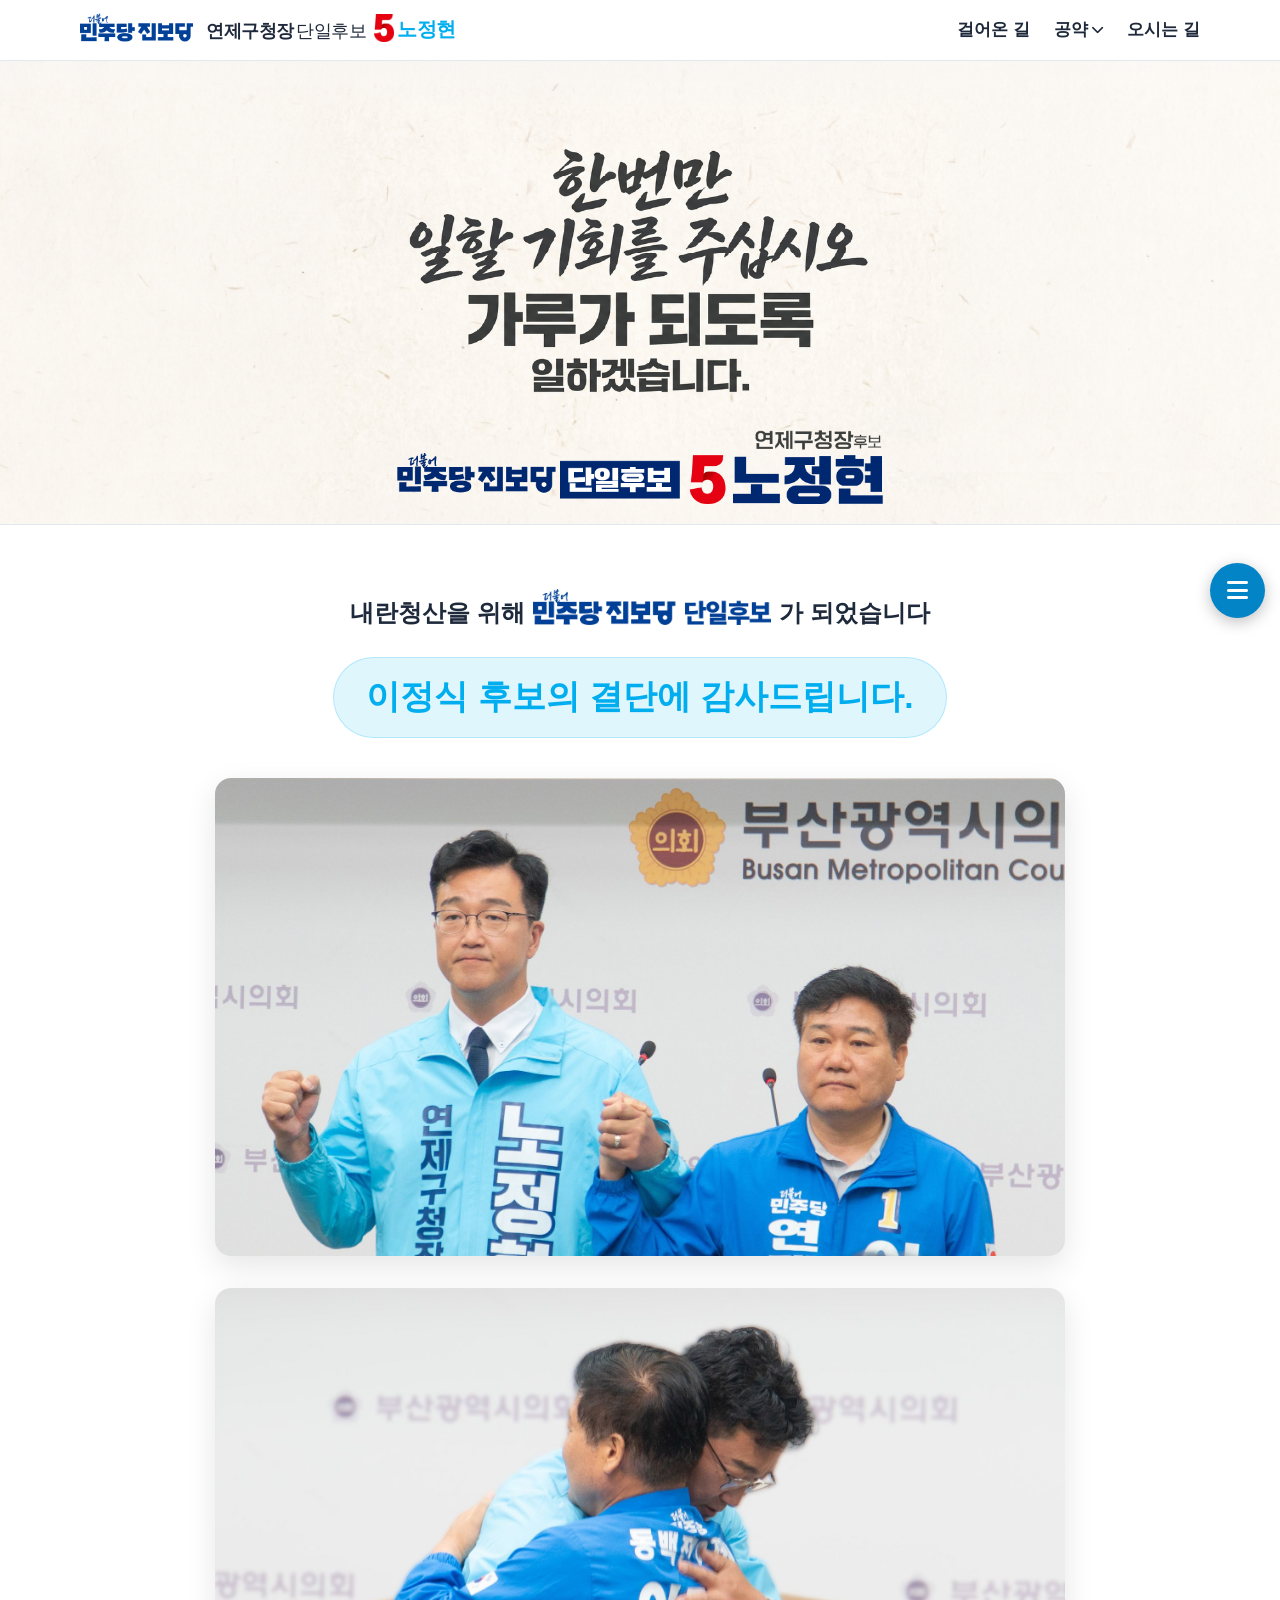
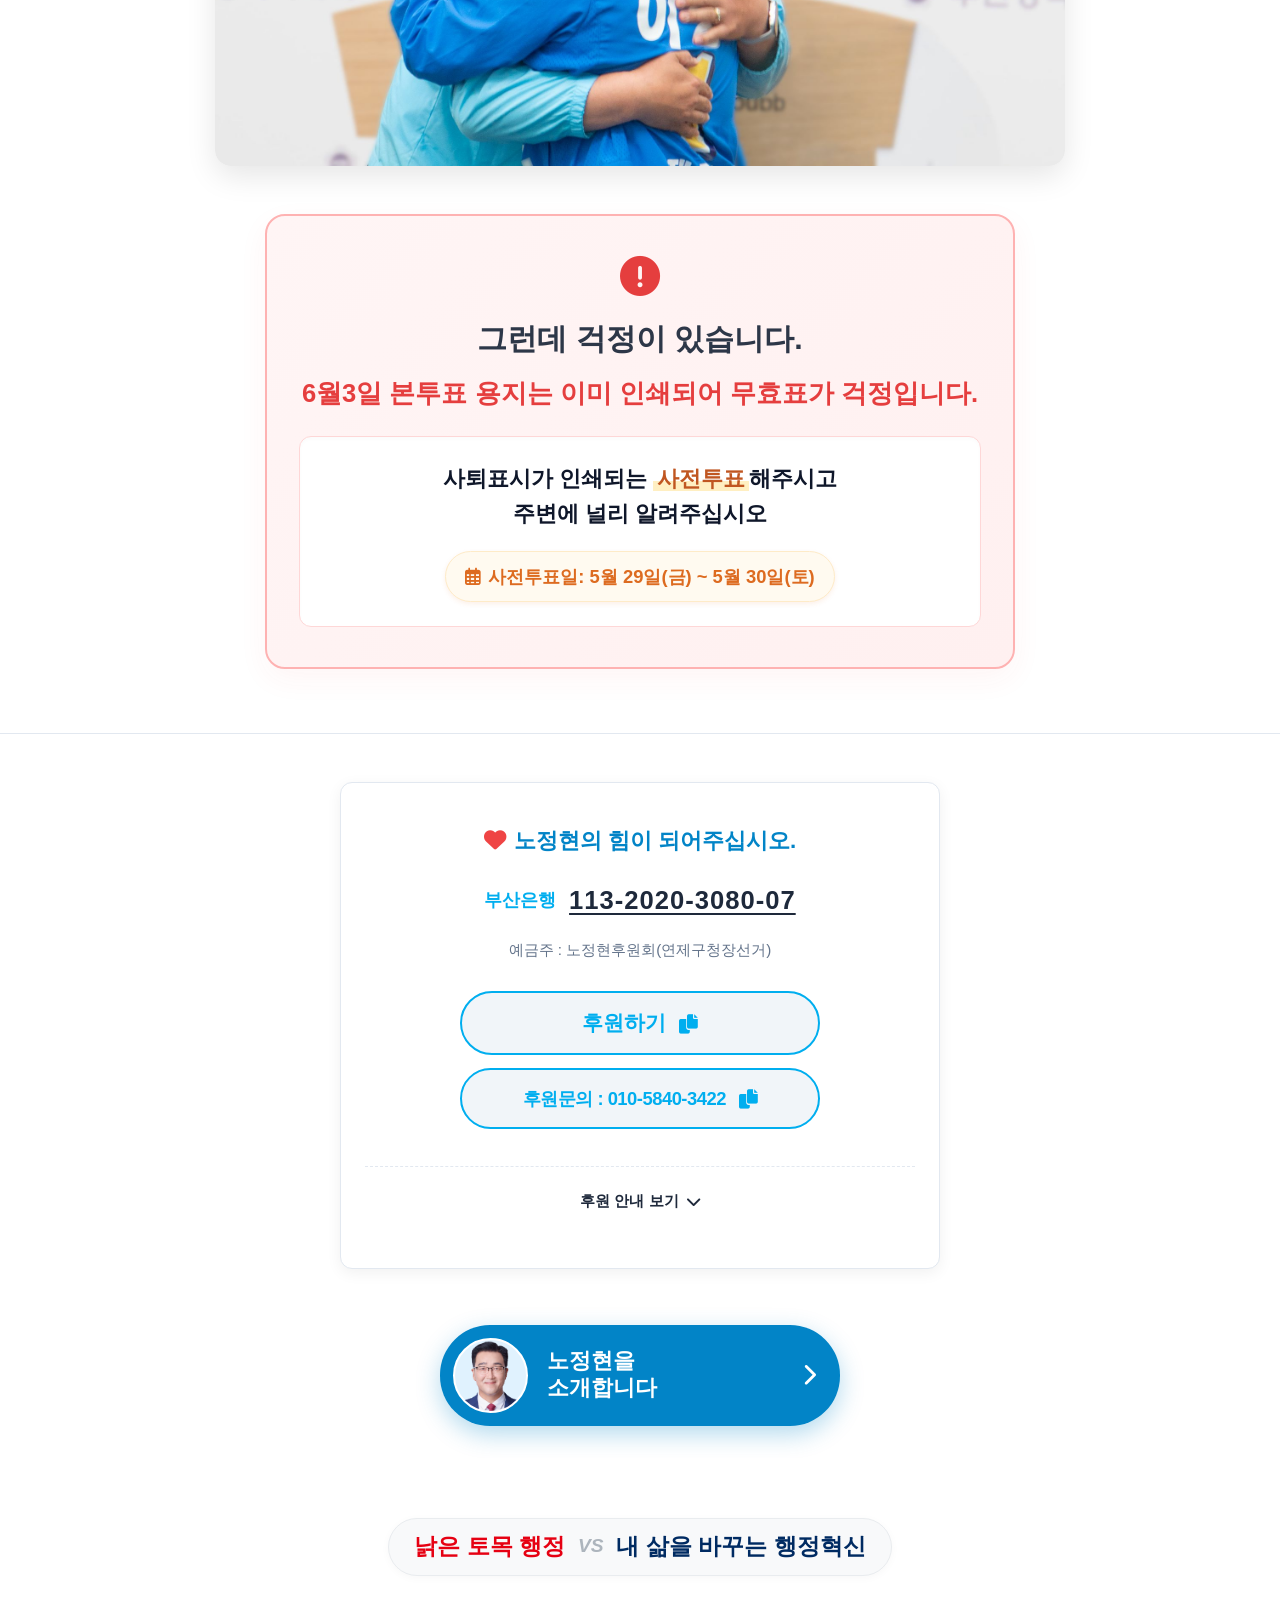
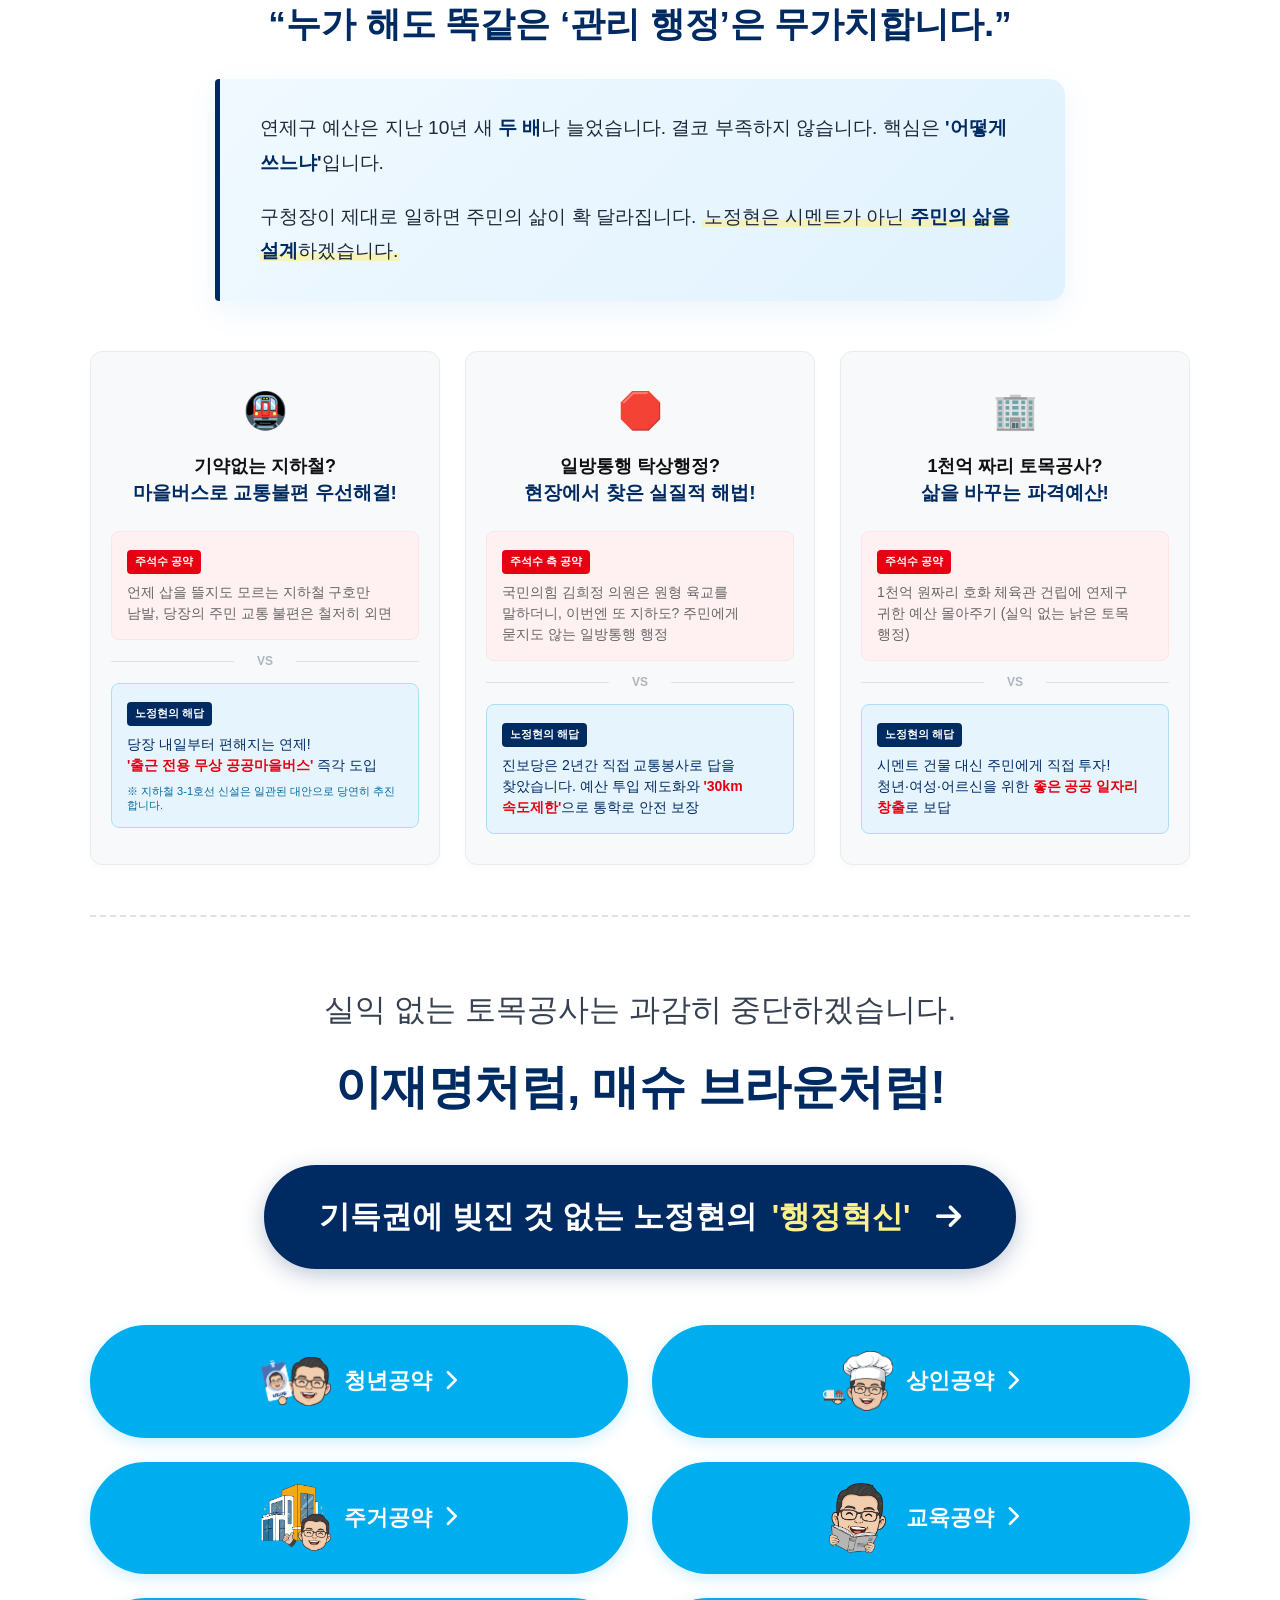
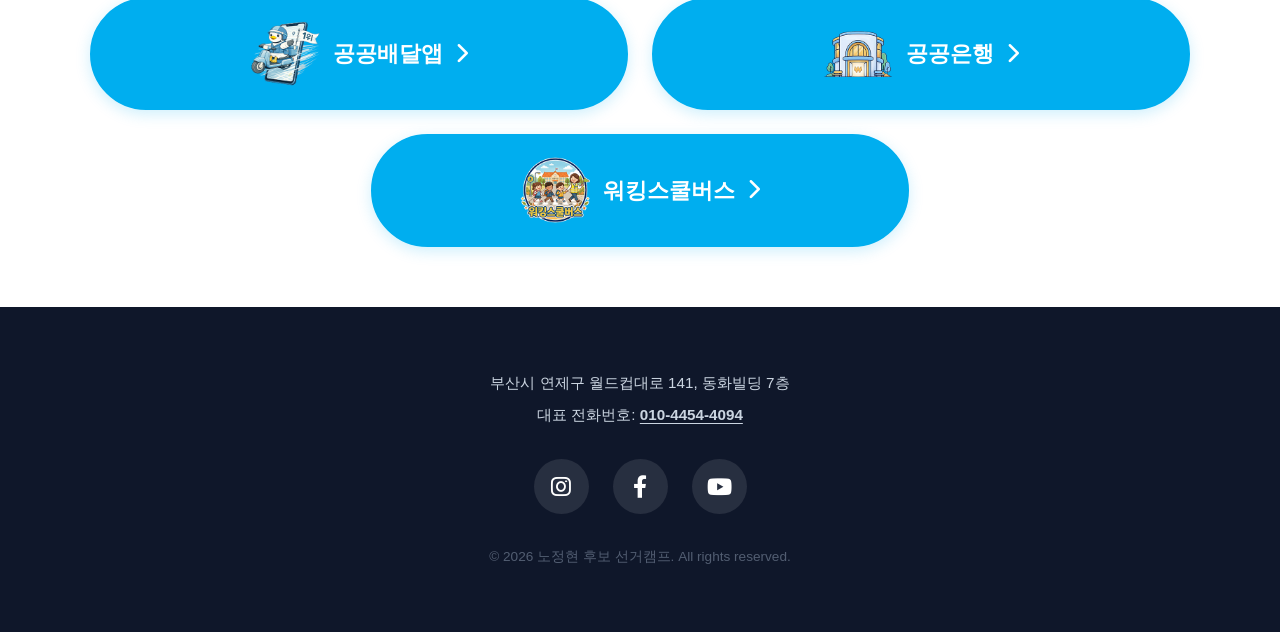
==== commit 2431305e: "Add files via upload" ====
--- a/index.html
+++ b/index.html
@@ -206,26 +206,97 @@
                 </a>
             </div>
 
-            <!-- Core Pledges Section (Sky Blue Background) -->
-            <div class="home-pledge-section">
-                <!-- Core Pledges Title -->
-                <div class="home-pledge-header reveal">
-                    <h2 class="home-pledge-title">노정현의 공공도시 연제</h2>
-                </div>
+            <!-- Vision & Critique Section -->
+            <section class="vision-critique-section reveal">
+              <div class="vision-container">
                 
+                <div class="vision-header">
+                  <p class="vision-sub-tag">
+                      <span class="tag-red">낡은 토목 행정</span>
+                      <span class="tag-vs">VS</span>
+                      <span class="tag-blue">내 삶을 바꾸는 행정혁신</span>
+                  </p>
+                  <h2 class="vision-main-title">“누가 해도 똑같은 ‘관리 행정’은 무가치합니다.”</h2>
+                  
+                  <div class="vision-description-box">
+                      <p class="vision-description-text">
+                        연제구 예산은 지난 10년 새 <strong>두 배</strong>나 늘었습니다. 결코 부족하지 않습니다. 핵심은 <strong>'어떻게 쓰느냐'</strong>입니다.
+                      </p>
+                      <p class="vision-description-text" style="margin-top: 1.2rem;">
+                        구청장이 제대로 일하면 주민의 삶이 확 달라집니다. <span class="highlight-underline">노정현은 시멘트가 아닌 <strong>주민의 삶을 설계</strong>하겠습니다.</span>
+                      </p>
+                  </div>
+                </div>
+
+                <div class="critique-cards-grid">
+                  
+                  <div class="critique-card">
+                    <div class="card-icon-wrap">🚇</div>
+                    <h3 class="card-title">기약없는 지하철?<br><span class="highlight-blue">마을버스로 교통불편 우선해결!</span></h3>
+                    
+                    <div class="compare-box block-joo">
+                      <div class="badge joo-badge">주석수 공약</div>
+                      <p class="compare-text">언제 삽을 뜰지도 모르는 지하철 구호만 남발, 당장의 주민 교통 불편은 철저히 외면</p>
+                    </div>
+                    
+                    <div class="compare-divider">VS</div>
+                    
+                    <div class="compare-box block-noh">
+                      <div class="badge noh-badge">노정현의 해답</div>
+                      <p class="compare-text">당장 내일부터 편해지는 연제!<br><strong>'출근 전용 무상 공공마을버스'</strong> 즉각 도입</p>
+                      <span class="sub-note" style="color: #0369a1; font-weight: 500;">※ 지하철 3-1호선 신설은 일관된 대안으로 당연히 추진합니다.</span>
+                    </div>
+                  </div>
+
+                  <div class="critique-card">
+                    <div class="card-icon-wrap">🛑</div>
+                    <h3 class="card-title">일방통행 탁상행정?<br><span class="highlight-blue">현장에서 찾은 실질적 해법!</span></h3>
+                    
+                    <div class="compare-box block-joo">
+                      <div class="badge joo-badge">주석수 측 공약</div>
+                      <p class="compare-text">국민의힘 김희정 의원은 원형 육교를 말하더니, 이번엔 또 지하도? 주민에게 묻지도 않는 일방통행 행정</p>
+                    </div>
+                    
+                    <div class="compare-divider">VS</div>
+                    
+                    <div class="compare-box block-noh">
+                      <div class="badge noh-badge">노정현의 해답</div>
+                      <p class="compare-text">진보당은 2년간 직접 교통봉사로 답을 찾았습니다. 예산 투입 제도화와 <strong>'30km 속도제한'</strong>으로 통학로 안전 보장</p>
+                    </div>
+                  </div>
+
+                  <div class="critique-card">
+                    <div class="card-icon-wrap">🏢</div>
+                    <h3 class="card-title">1천억 짜리 토목공사?<br><span class="highlight-blue">삶을 바꾸는 파격예산!</span></h3>
+                    
+                    <div class="compare-box block-joo">
+                      <div class="badge joo-badge">주석수 공약</div>
+                      <p class="compare-text">1천억 원짜리 호화 체육관 건립에 연제구 귀한 예산 몰아주기 (실익 없는 낡은 토목 행정)</p>
+                    </div>
+                    
+                    <div class="compare-divider">VS</div>
+                    
+                    <div class="compare-box block-noh">
+                      <div class="badge noh-badge">노정현의 해답</div>
+                      <p class="compare-text">시멘트 건물 대신 주민에게 직접 투자!<br>청년·여성·어르신을 위한 <strong>좋은 공공 일자리 창출</strong>로 보답</p>
+                    </div>
+                  </div>
+
+                </div>
+
+                <div class="vision-footer">
+                  <p>실익 없는 토목공사는 과감히 중단하겠습니다.</p>
+                  <h4>이재명처럼, 매슈 브라운처럼!</h4>
+                  <div class="vision-action-btn-wrap">
+                    <a href="#" data-target="view-pledge4" class="btn-pledge vision-action-btn">
+                      <span>기득권에 빚진 것 없는 노정현의 <strong>'행정혁신'</strong></span>
+                      <i class="fas fa-arrow-right"></i>
+                    </a>
+                  </div>
+                </div>
+
                 <!-- Core Pledges List (Cards) -->
                 <div class="hero-pledge-list">
-                    <!-- 진보 구청장 Section -->
-                    <a href="#" data-target="view-pledge4" class="hz-pledge-card hero-pledge-item reveal">
-                        <div class="hz-pledge-img-wrap image-layer">
-                            <img src="assets/icon_job.png" alt="진보 구청장" style="mix-blend-mode: multiply;">
-                        </div>
-                        <div class="hz-pledge-text">
-                            <span class="pledge-name">진보 구청장</span>
-                            <i class="fas fa-chevron-right pledge-arrow"></i>
-                        </div>
-                    </a>
-
                     <!-- 청년공약 Section -->
                     <a href="#" data-target="view-pledge6" class="hz-pledge-card hero-pledge-item reveal">
                         <div class="hz-pledge-img-wrap image-layer">
@@ -303,7 +374,8 @@
                         </div>
                     </a>
                 </div>
-            </div> <!-- End of home-pledge-section -->
+              </div>
+            </section>
         </div> <!-- End of view-home -->
 
         <!-- VIEW: ABOUT (SECTION 2) -->
--- a/styles.css
+++ b/styles.css
@@ -796,30 +796,10 @@
     margin-left: -1.2em;
 }
 
-/* Home Pledge Section & Header */
-.home-pledge-section {
-    width: 100%;
-    background-color: #e0f2fe; /* 기존(f0f9ff)보다 조금 더 진한 옅은 하늘색 (Tailwind blue-100) */
-    padding: 4rem 0 1rem 0; 
-}
-.home-pledge-header {
-    text-align: center;
-    width: 100%;
-    max-width: 900px;
-    margin: 0 auto 2.5rem auto;
-}
-.home-pledge-title {
-    font-family: 'GmarketSans', sans-serif; /* 사용자 요청: 지마켓 산스 */
-    font-size: 2.6rem;
-    color: #0284c7; 
-    font-weight: 700; /* 지마켓 산스 볼드 */
-    letter-spacing: 0px; /* 지마켓 폰트 자간 최적화 */
-}
-
 /* Hero Pledge List (Horizontal Cards) */
 .hero-pledge-list {
     width: 100%;
-    padding: 0 1.5rem 4rem 1.5rem;
+    padding: 3.5rem 0 0 0;
     display: flex;
     flex-wrap: wrap;
     justify-content: center;
@@ -1227,9 +1207,6 @@
         display: flex;
         flex-direction: column;
         grid-template-columns: 1fr;
-    }
-    .home-pledge-title {
-        font-size: 2.1rem;
     }
     .hz-pledge-card {
         padding: 1.2rem 1.5rem;
@@ -3462,3 +3439,320 @@
     margin-top: 0 !important;
 }
 
+/* --- Vision Critique Section --- */
+.vision-critique-section {
+  font-family: 'Noto Sans KR', sans-serif;
+  background-color: #ffffff;
+  padding: 60px 20px;
+  color: #333333;
+}
+.vision-container {
+  max-width: 1100px;
+  margin: 0 auto;
+}
+
+/* 상단 헤드라인 스타일 */
+.vision-header {
+  text-align: center;
+  margin-bottom: 50px;
+}
+.vision-sub-tag {
+  display: inline-flex;
+  align-items: center;
+  gap: 0.8rem;
+  background-color: #f8f9fa;
+  border: 1px solid #e9ecef;
+  padding: 0.6rem 1.6rem;
+  border-radius: 50px;
+  margin-bottom: 1.5rem;
+  box-shadow: 0 2px 8px rgba(0,0,0,0.03);
+}
+.tag-red {
+  color: #e60012;
+  font-weight: 800;
+  font-size: 1.45rem;
+}
+.tag-vs {
+  color: #adb5bd;
+  font-weight: 900;
+  font-size: 1.2rem;
+  font-style: italic;
+}
+.tag-blue {
+  color: #002b62;
+  font-weight: 800;
+  font-size: 1.45rem;
+}
+.vision-main-title {
+  color: #002b62;
+  font-family: 'GmarketSans', sans-serif;
+  font-size: 2.2rem;
+  font-weight: 800;
+  margin: 0 auto 2rem auto;
+  word-break: keep-all;
+  max-width: 800px;
+  line-height: 1.35;
+}
+
+/* 핵심문구 강조 박스 */
+.vision-description-box {
+  background: linear-gradient(135deg, #f0f9ff 0%, #e0f2fe 100%);
+  border-left: 5px solid #002b62;
+  border-radius: 4px 16px 16px 4px;
+  padding: 2rem 2.5rem;
+  max-width: 850px;
+  margin: 2rem auto 0 auto;
+  box-shadow: 0 10px 30px rgba(2, 132, 199, 0.08);
+  text-align: left;
+}
+.vision-description-text {
+  font-size: 1.2rem;
+  line-height: 1.8;
+  color: #1e293b;
+  margin: 0;
+  word-break: keep-all;
+}
+.vision-description-text strong {
+  color: #002b62;
+  font-weight: 800;
+}
+.vision-description-text .highlight-underline {
+  background: linear-gradient(to top, rgba(254, 240, 138, 0.6) 40%, transparent 40%);
+  padding: 0 2px;
+}
+
+/* 반응형 그리드 시스템 (PC에서 3단, 모바일에서 1단) */
+.critique-cards-grid {
+  display: grid;
+  grid-template-columns: repeat(3, 1fr);
+  gap: 25px;
+  margin-bottom: 50px;
+}
+
+/* 개별 카드 스타일 */
+.critique-card {
+  background: #f8f9fa;
+  border: 1px solid #e9ecef;
+  border-radius: 12px;
+  padding: 30px 20px;
+  text-align: center;
+  box-shadow: 0 4px 6px rgba(0,0,0,0.02);
+  transition: transform 0.2s ease;
+}
+.critique-card:hover {
+  transform: translateY(-5px);
+}
+.card-icon-wrap {
+  font-size: 36px;
+  margin-bottom: 15px;
+}
+.card-title {
+  font-size: 18px;
+  font-weight: 700;
+  color: #111111;
+  line-height: 1.4;
+  margin: 0 0 25px 0;
+  word-break: keep-all;
+}
+.highlight-blue {
+  color: #002b62;
+  font-size: 19px;
+}
+
+/* 카드 내부 비교 박스 공통 */
+.compare-box {
+  border-radius: 8px;
+  padding: 15px;
+  text-align: left;
+  position: relative;
+}
+.badge {
+  display: inline-block;
+  font-size: 11px;
+  font-weight: 700;
+  padding: 3px 8px;
+  border-radius: 4px;
+  margin-bottom: 8px;
+}
+.compare-text {
+  font-size: 14px;
+  line-height: 1.5;
+  margin: 0;
+  word-break: keep-all;
+}
+
+/* 주석수 후보 영역 스타일 (레드/그레이 톤) */
+.block-joo {
+  background-color: #fff1f2;
+  border: 1px solid #ffe4e6;
+}
+.joo-badge {
+  background-color: #e60012;
+  color: #ffffff;
+}
+.block-joo .compare-text {
+  color: #666666;
+}
+.sub-note {
+  display: block;
+  font-size: 11px;
+  color: #888888;
+  margin-top: 8px;
+  line-height: 1.3;
+}
+
+/* VS 구분선 스타일 */
+.compare-divider {
+  font-size: 12px;
+  font-weight: 900;
+  color: #adb5bd;
+  margin: 12px 0;
+  position: relative;
+}
+.compare-divider::before, .compare-divider::after {
+  content: '';
+  position: absolute;
+  top: 50%;
+  width: 40%;
+  height: 1px;
+  background-color: #dee2e6;
+}
+.compare-divider::before { left: 0; }
+.compare-divider::after { right: 0; }
+
+/* 노정현 후보 영역 스타일 (네이비/스카이블루 톤) */
+.block-noh {
+  background-color: #e6f4fe;
+  border: 1px solid #addef8;
+}
+.noh-badge {
+  background-color: #002b62;
+  color: #ffffff;
+}
+.block-noh .compare-text {
+  color: #002b62;
+}
+.block-noh .compare-text strong {
+  color: #e60012;
+  font-weight: 700;
+}
+
+/* 하단 푸터 영역 스타일 */
+.vision-footer {
+  text-align: center;
+  border-top: 2.5px dashed #dee2e6;
+  padding-top: 68px;
+  margin-top: 30px;
+}
+.vision-footer p {
+  font-size: 1.95rem;
+  font-weight: 500;
+  color: #374151;
+  margin: 0 0 16px 0;
+}
+.vision-footer h4 {
+  font-size: 2.92rem;
+  font-weight: 800;
+  color: #002b62;
+  margin: 0 0 24px 0;
+  letter-spacing: -0.5px;
+}
+/* Vision Action CTA Button */
+.vision-action-btn-wrap {
+  margin-top: 2.5rem;
+  text-align: center;
+}
+.vision-action-btn {
+  display: inline-flex;
+  align-items: center;
+  justify-content: center;
+  gap: 1.2rem;
+  background-color: #002b62;
+  color: #ffffff;
+  padding: 1.5rem 3.3rem;
+  border-radius: 100px;
+  font-size: 1.95rem;
+  font-weight: 700;
+  text-decoration: none;
+  box-shadow: 0 6px 22px rgba(0, 43, 98, 0.25);
+  transition: all 0.3s ease;
+  cursor: pointer;
+  border: 3px solid #002b62;
+  word-break: keep-all;
+}
+.vision-action-btn strong {
+  color: #fef08a; /* 노란색 강조색상 */
+  font-weight: 800;
+  padding: 0 6px;
+}
+.vision-action-btn:hover {
+  background-color: #ffffff;
+  color: #002b62;
+  box-shadow: 0 12px 35px rgba(0, 43, 98, 0.35);
+  transform: translateY(-4px);
+}
+.vision-action-btn:hover strong {
+  color: #0284c7; /* 호버 시 파란색으로 변조 */
+}
+.vision-action-btn i {
+  font-size: 1.8rem;
+  transition: transform 0.3s ease;
+}
+.vision-action-btn:hover i {
+  transform: translateX(8px);
+}
+
+/* 스마트폰/태블릿 대응 반응형 미디어 쿼리 */
+@media (max-width: 991px) {
+  .critique-cards-grid {
+    grid-template-columns: repeat(2, 1fr);
+  }
+}
+@media (max-width: 767px) {
+  .vision-critique-section {
+    padding: 40px 15px;
+  }
+  .vision-main-title {
+    font-size: 1.5rem;
+    padding: 0 0.5rem;
+  }
+  .vision-description-box {
+    padding: 1.5rem;
+    margin: 1.5rem 0.5rem 0 0.5rem;
+  }
+  .vision-description-text {
+    font-size: 1.05rem;
+    line-height: 1.6;
+  }
+  .vision-sub-tag {
+    padding: 0.5rem 1.2rem;
+    gap: 0.5rem;
+  }
+  .tag-red, .tag-blue {
+    font-size: 1.25rem;
+  }
+  .tag-vs {
+    font-size: 1.0rem;
+  }
+  .critique-cards-grid {
+    grid-template-columns: 1fr;
+    gap: 20px;
+  }
+  .critique-card {
+    padding: 25px 15px;
+  }
+  .vision-footer p {
+    font-size: 1.55rem;
+  }
+  .vision-footer h4 {
+    font-size: 2.15rem;
+  }
+  .vision-action-btn {
+    font-size: 1.55rem;
+    padding: 1.2rem 2.4rem;
+    gap: 0.75rem;
+    width: 100%;
+    max-width: 480px;
+  }
+}
+
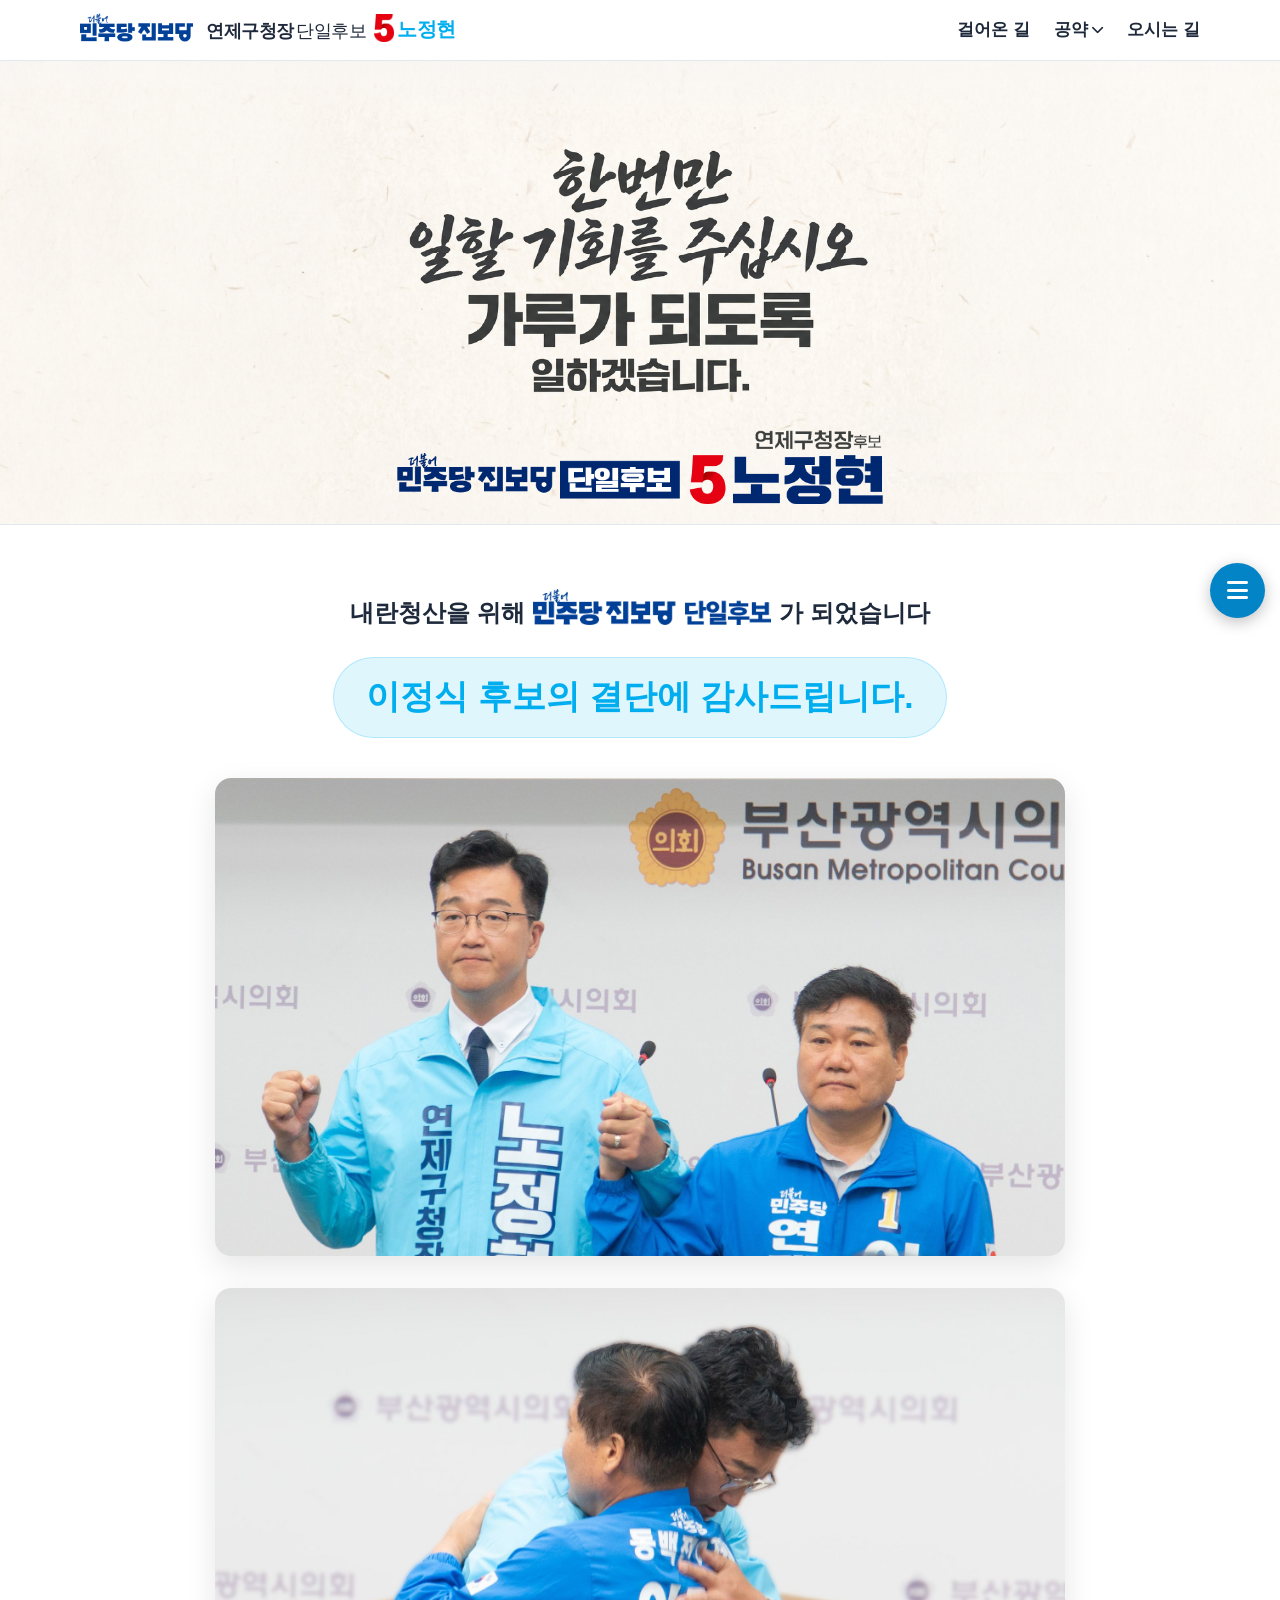
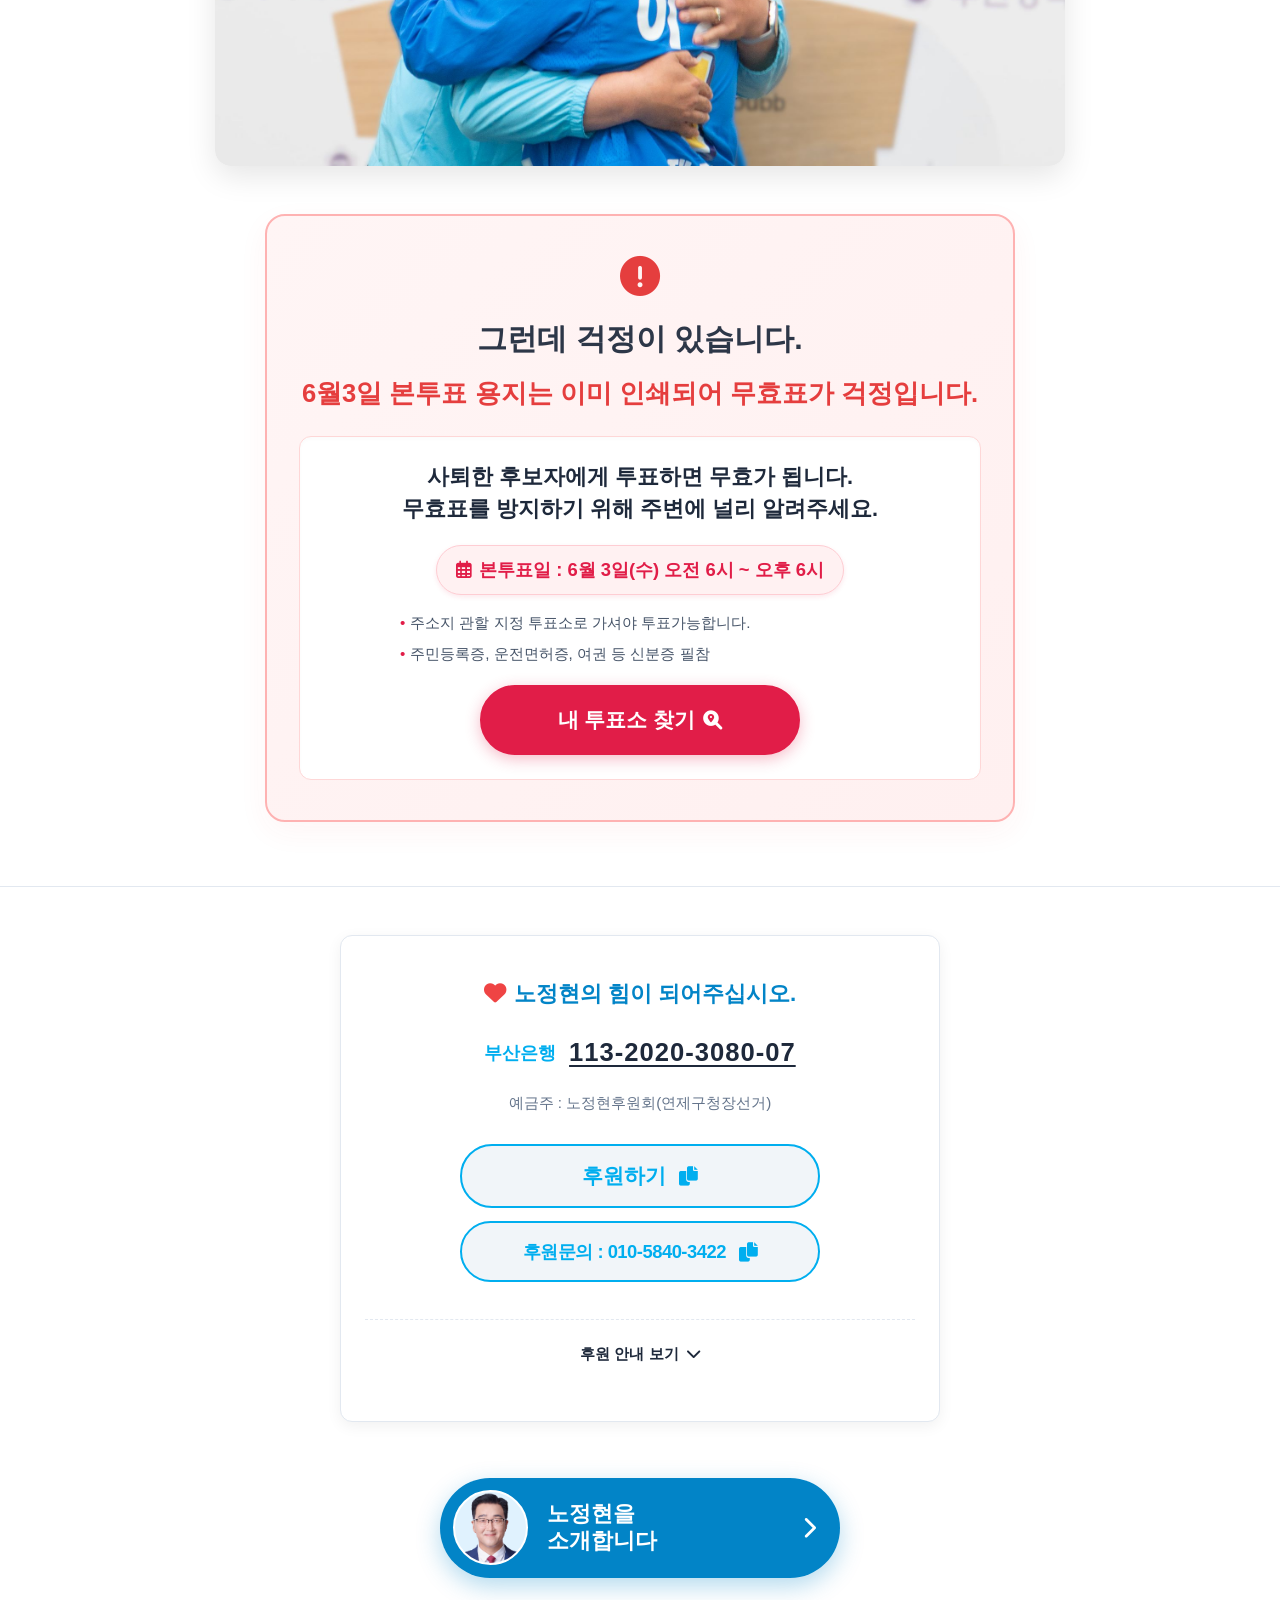
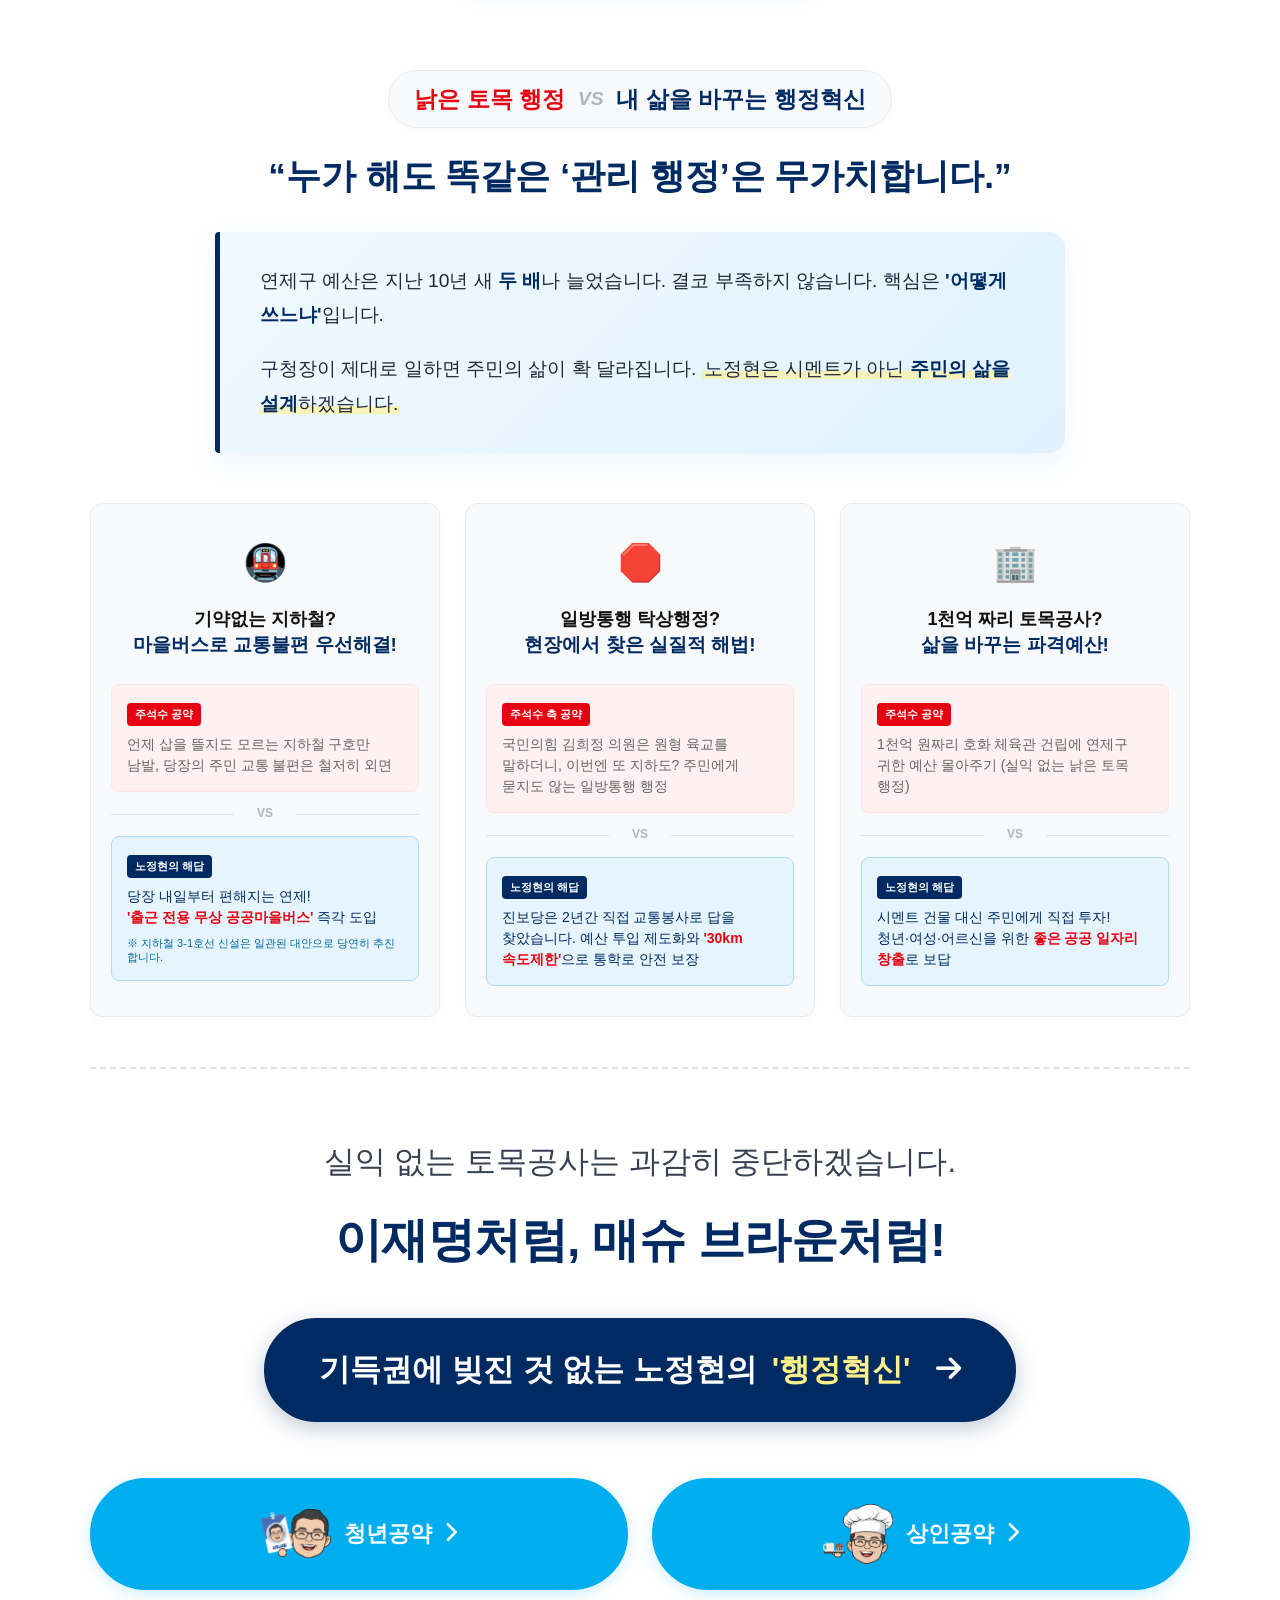
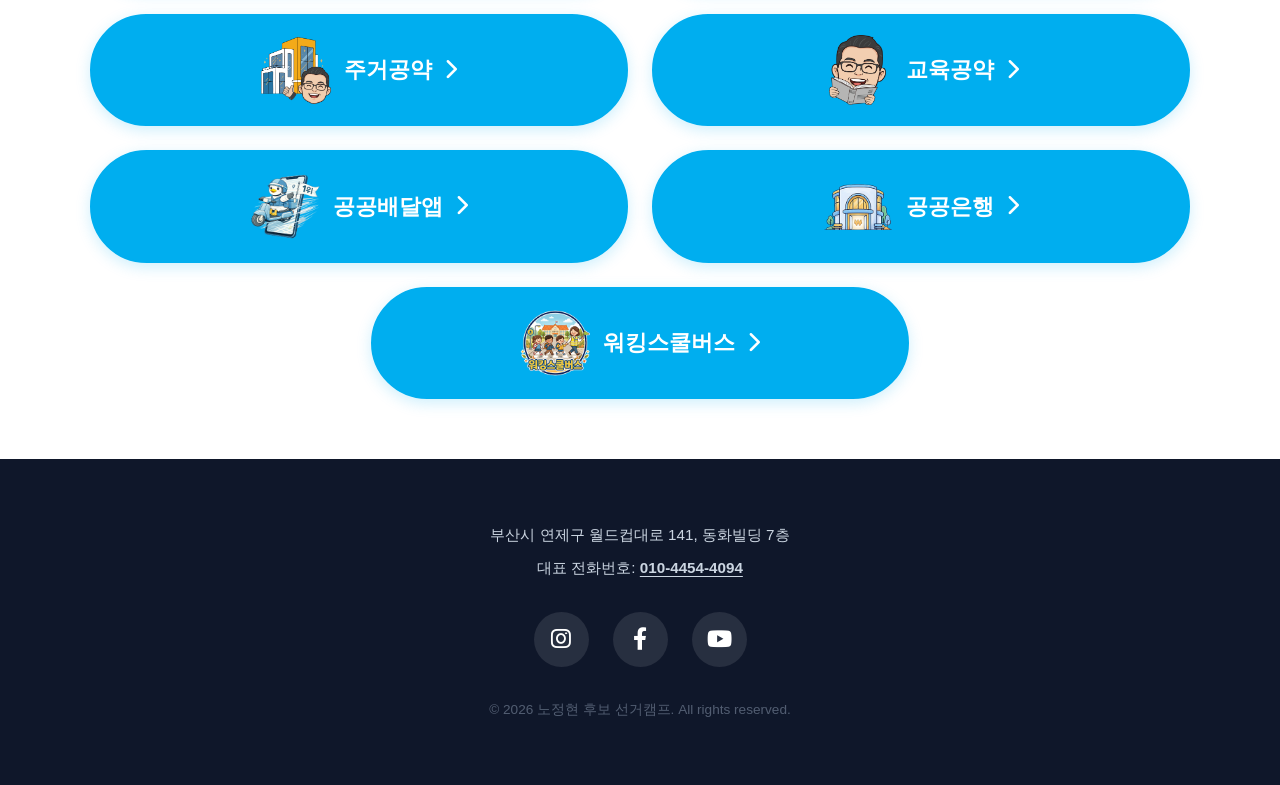
==== commit 86068424: "Add files via upload" ====
--- a/index.html
+++ b/index.html
@@ -149,13 +149,26 @@
                         </p>
                         
                         <div class="warning-action-card">
-                            <p class="action-text-highlight">
-                                사퇴표시가 인쇄되는 <span class="bg-yellow-highlight">사전투표</span>해주시고<br>
-                                주변에 널리 알려주십시오
+                            <p class="action-text-highlight" style="margin-bottom: 1.2rem; color: #1e293b; font-size: 1.35rem; line-height: 1.5; font-weight: 800;">
+                                사퇴한 후보자에게 투표하면 무효가 됩니다.<br>
+                                무효표를 방지하기 위해 주변에 널리 알려주세요.
                             </p>
-                            <div class="warning-date-badge">
-                                <i class="far fa-calendar-alt"></i> 사전투표일: 5월 29일(금) ~ 5월 30일(토)
-                            </div>
+                            <div class="warning-date-badge" style="margin-top: 0; margin-bottom: 1rem; background-color: #fff1f2; border-color: #fecdd3; color: #e11d48; box-shadow: 0 2px 5px rgba(225, 29, 72, 0.1);">
+                                <i class="far fa-calendar-alt"></i> 본투표일 : 6월 3일(수) 오전 6시 ~ 오후 6시
+                            </div>
+                            <ul style="text-align: left; font-size: 0.95rem; line-height: 1.6; color: #475569; list-style-type: none; padding-left: 0; margin-bottom: 1.2rem; display: inline-block; max-width: 480px; width: 100%;">
+                                <li style="margin-bottom: 0.4rem; display: flex; align-items: flex-start; gap: 0.3rem;">
+                                    <span style="color: #e11d48;">•</span>
+                                    <span>주소지 관할 지정 투표소로 가셔야 투표가능합니다.</span>
+                                </li>
+                                <li style="display: flex; align-items: flex-start; gap: 0.3rem;">
+                                    <span style="color: #e11d48;">•</span>
+                                    <span>주민등록증, 운전면허증, 여권 등 신분증 필참</span>
+                                </li>
+                            </ul>
+                            <a href="https://si.nec.go.kr/" target="_blank" class="btn-donate" style="display: inline-flex; align-items: center; justify-content: center; gap: 0.5rem; text-decoration: none; width: 100%; max-width: 320px; background-color: #e11d48; border-color: #e11d48; color: white; margin: 0 auto; box-shadow: 0 4px 15px rgba(225, 29, 72, 0.3);">
+                                내 투표소 찾기 <i class="fas fa-search-location"></i>
+                            </a>
                         </div>
                     </div>
                 </div>
@@ -376,13 +389,59 @@
                 </div>
               </div>
             </section>
-        </div> <!-- End of view-home -->
+                        </div> <!-- End of view-home -->
 
         <!-- VIEW: ABOUT (SECTION 2) -->
         <div id="view-about" class="view-section">
             <section class="section about-section" style="padding-top: 0;">
-                <!-- YouTube Video Container -->
-                <div class="video-responsive-container reveal" id="youtube-container-box" data-src="https://www.youtube.com/embed/PY6epvilFz8?rel=0&amp;vq=hd1080">
+                <!-- YouTube Video Slider (6 Videos) -->
+                <div class="video-slider-section reveal">
+                    <div class="video-slider-container">
+                        <!-- 데스크톱용 좌우 화살표 버튼 -->
+                        <button class="slider-btn prev-btn" id="video-prev-btn" aria-label="이전 영상">
+                            <i class="fas fa-chevron-left"></i>
+                        </button>
+                        <div class="video-slider-track-wrap">
+                            <div class="video-slider-track" id="youtube-slider-track">
+                                <div class="video-slide" data-video-id="Y5L1U0gO73Q">
+                                    <div class="video-iframe-wrap"></div>
+                                    <p class="video-slide-title">1. 개소식 연설 #눈물주의</p>
+                                </div>
+                                <div class="video-slide" data-video-id="r-NwBRijy3Y">
+                                    <div class="video-iframe-wrap"></div>
+                                    <p class="video-slide-title">2. 준비된 행정혁신 노정현!</p>
+                                </div>
+                                <div class="video-slide" data-video-id="PY6epvilFz8">
+                                    <div class="video-iframe-wrap"></div>
+                                    <p class="video-slide-title">3. 주민을 위해 노정현이 간다</p>
+                                </div>
+                                <div class="video-slide" data-video-id="xFtyC4PhL0s">
+                                    <div class="video-iframe-wrap"></div>
+                                    <p class="video-slide-title">4. [선거송] 종이비행기</p>
+                                </div>
+                                <div class="video-slide" data-video-id="ZG91XIhoNRU">
+                                    <div class="video-iframe-wrap"></div>
+                                    <p class="video-slide-title">5. [선거송] 환희의 송가</p>
+                                </div>
+                                <div class="video-slide" data-video-id="RsqlXl1FSF8">
+                                    <div class="video-iframe-wrap"></div>
+                                    <p class="video-slide-title">6. [선거송] 기호송</p>
+                                </div>
+                            </div>
+                        </div>
+                        <button class="slider-btn next-btn" id="video-next-btn" aria-label="다음 영상">
+                            <i class="fas fa-chevron-right"></i>
+                        </button>
+                    </div>
+                    <!-- 모바일용 인디케이터 도트 -->
+                    <div class="slider-indicators" id="video-slider-indicators">
+                        <span class="indicator active" data-slide-index="0"></span>
+                        <span class="indicator" data-slide-index="1"></span>
+                        <span class="indicator" data-slide-index="2"></span>
+                        <span class="indicator" data-slide-index="3"></span>
+                        <span class="indicator" data-slide-index="4"></span>
+                        <span class="indicator" data-slide-index="5"></span>
+                    </div>
                 </div>
 
                 <div class="about-content-container" style="max-width: 900px; margin: 0 auto; padding: 2rem 1.5rem 3rem 1.5rem;">
@@ -459,6 +518,35 @@
                                 </div>
                                 <div class="hand-link-text">노정현 손잡기</div>
                             </a>
+                        </div>
+                    </div>
+
+                    <!-- KBS 여론조사 그래프 -->
+                    <div class="poll-section reveal" style="margin-top:3rem;">
+                        <div class="poll-header">
+                            <h2 class="poll-title"><span style="color:#0ea5e9;">KBS</span> 5월 7일~9일 여론조사</h2>
+                            <p class="poll-sub">조사의뢰자 : KBS부산·울산 | 선거여론조사기관 : (주)한국리서치<br>조사일자 : 2026년 5월 7일 ~ 9일 (3일간) | 조사방법 : 면접원에 의한 전화면접조사 100%<br>*그 밖의 사항은 중앙선거여론조사심의위원회 홈페이지 참조</p>
+                        </div>
+                        <div class="poll-grid" style="display: flex; justify-content: center; grid-template-columns: 1fr;">
+                            <div class="poll-card" style="max-width: 500px; width: 100%;">
+                                <h3 class="poll-card-title">3자 대결 <span class="poll-unit">(단위:%)</span></h3>
+                                <p class="poll-question">Q. 차기 연제구청장으로 누가 가장 적합하다고 생각하십니까?</p>
+                                <div class="poll-bars">
+                                    <div class="poll-bar-item">
+                                        <div class="poll-bar-wrap"><div class="poll-bar" style="--bar-h:28%;background:#e53e3e;"><span>28.0</span></div></div>
+                                        <span class="poll-name">주석수</span>
+                                    </div>
+                                    <div class="poll-bar-item">
+                                        <div class="poll-bar-wrap"><div class="poll-bar poll-bar-blue" style="--bar-h:26%;"><span>26.0</span></div></div>
+                                        <span class="poll-name poll-name-highlight">노정현</span>
+                                    </div>
+                                    <div class="poll-bar-item">
+                                        <div class="poll-bar-wrap"><div class="poll-bar" style="--bar-h:16%;background:#1e3a8a;"><span>16.0</span></div></div>
+                                        <span class="poll-name">이정식</span>
+                                    </div>
+                                </div>
+                                <p class="poll-footnote">없다(17.0%) | 무응답(13.0%)</p>
+                            </div>
                         </div>
                     </div>
 
--- a/styles.css
+++ b/styles.css
@@ -400,7 +400,7 @@
 .warning-desc-strong {
     font-size: 1.6rem;
     font-weight: 800;
-    color: #e53e3e;
+    color: #e53e3e; /* 원래의 경고 빨간색으로 복구 */
     line-height: 1.4;
     word-break: keep-all;
     margin-bottom: 1.5rem;
@@ -2110,23 +2110,140 @@
     }
 
     /* ABOUT SECTION (걸어온 길) */
-    .video-responsive-container {
+    /* Video Carousel / Slider Styles */
+    .video-slider-section {
+        width: 100%;
+        max-width: 900px;
+        margin: 0 auto 2.5rem auto;
+        padding: 0 1.5rem;
+    }
+
+    .video-slider-container {
         position: relative;
-        padding-bottom: 56.25%; /* 16:9 Aspect Ratio */
+        display: flex;
+        align-items: center;
+        gap: 1rem;
+        width: 100%;
+    }
+
+    .video-slider-track-wrap {
+        overflow: hidden;
+        width: 100%;
+        border-radius: 16px;
+    }
+
+    .video-slider-track {
+        display: flex;
+        transition: transform 0.4s ease-in-out;
+        width: 100%;
+    }
+
+    .video-slide {
+        flex: 0 0 100%; /* 모바일에서는 1개 슬라이드가 100% 차지 */
+        padding: 0 0.5rem;
+        box-sizing: border-box;
+        display: flex;
+        flex-direction: column;
+        align-items: center;
+    }
+
+    .video-iframe-wrap {
+        position: relative;
+        padding-bottom: 56.25%; /* 16:9 Ratio */
         height: 0;
+        width: 100%;
+        border-radius: 12px;
         overflow: hidden;
-        margin-bottom: 0; /* Content follows right after */
-        width: 100%;
-        margin-left: auto;
-        margin-right: auto;
         background: #000;
-    }
-    .video-responsive-container iframe {
+        box-shadow: 0 8px 20px rgba(0, 0, 0, 0.15);
+    }
+
+    .video-iframe-wrap iframe {
         position: absolute;
         top: 0;
         left: 0;
         width: 100%;
         height: 100%;
+        border: none;
+    }
+
+    .video-slide-title {
+        margin-top: 0.8rem;
+        font-size: 1rem;
+        font-weight: 700;
+        color: var(--text-main);
+        text-align: center;
+        word-break: keep-all;
+    }
+
+    /* Slider Navigation Buttons */
+    .slider-btn {
+        background: rgba(255, 255, 255, 0.9);
+        border: 1px solid var(--border-color);
+        color: var(--text-main);
+        width: 42px;
+        height: 42px;
+        border-radius: 50%;
+        cursor: pointer;
+        display: flex;
+        align-items: center;
+        justify-content: center;
+        font-size: 1.1rem;
+        box-shadow: 0 4px 10px rgba(0, 0, 0, 0.1);
+        transition: all 0.2s ease;
+        z-index: 10;
+        flex-shrink: 0;
+        display: none; /* 모바일에서는 숨김 (사용자 요청: 터치 슬라이드 동작) */
+    }
+
+    .slider-btn:hover {
+        background: var(--primary-cyan);
+        color: #fff;
+        border-color: var(--primary-cyan);
+        transform: scale(1.05);
+    }
+
+    /* Indicators */
+    .slider-indicators {
+        display: flex;
+        justify-content: center;
+        gap: 0.5rem;
+        margin-top: 1.2rem;
+    }
+
+    .slider-indicators .indicator {
+        width: 8px;
+        height: 8px;
+        border-radius: 50%;
+        background: #cbd5e1;
+        cursor: pointer;
+        transition: all 0.3s ease;
+    }
+
+    .slider-indicators .indicator.active {
+        background: var(--primary-cyan);
+        width: 24px;
+        border-radius: 4px;
+    }
+
+    /* Responsive adjustments for PC/Tablet */
+    @media (min-width: 768px) {
+        .video-slider-container {
+            gap: 0.8rem;
+        }
+        
+        .video-slide {
+            flex: 0 0 calc(33.333% - 0.67rem); /* 3단 뷰어 형태로 가로 너비 설정 */
+            padding: 0;
+        }
+
+        .video-slider-track {
+            gap: 1rem;
+        }
+
+        .slider-btn {
+            display: flex; /* PC에서는 버튼 노출 */
+        }
     }
     
     .about-flex-wrap {
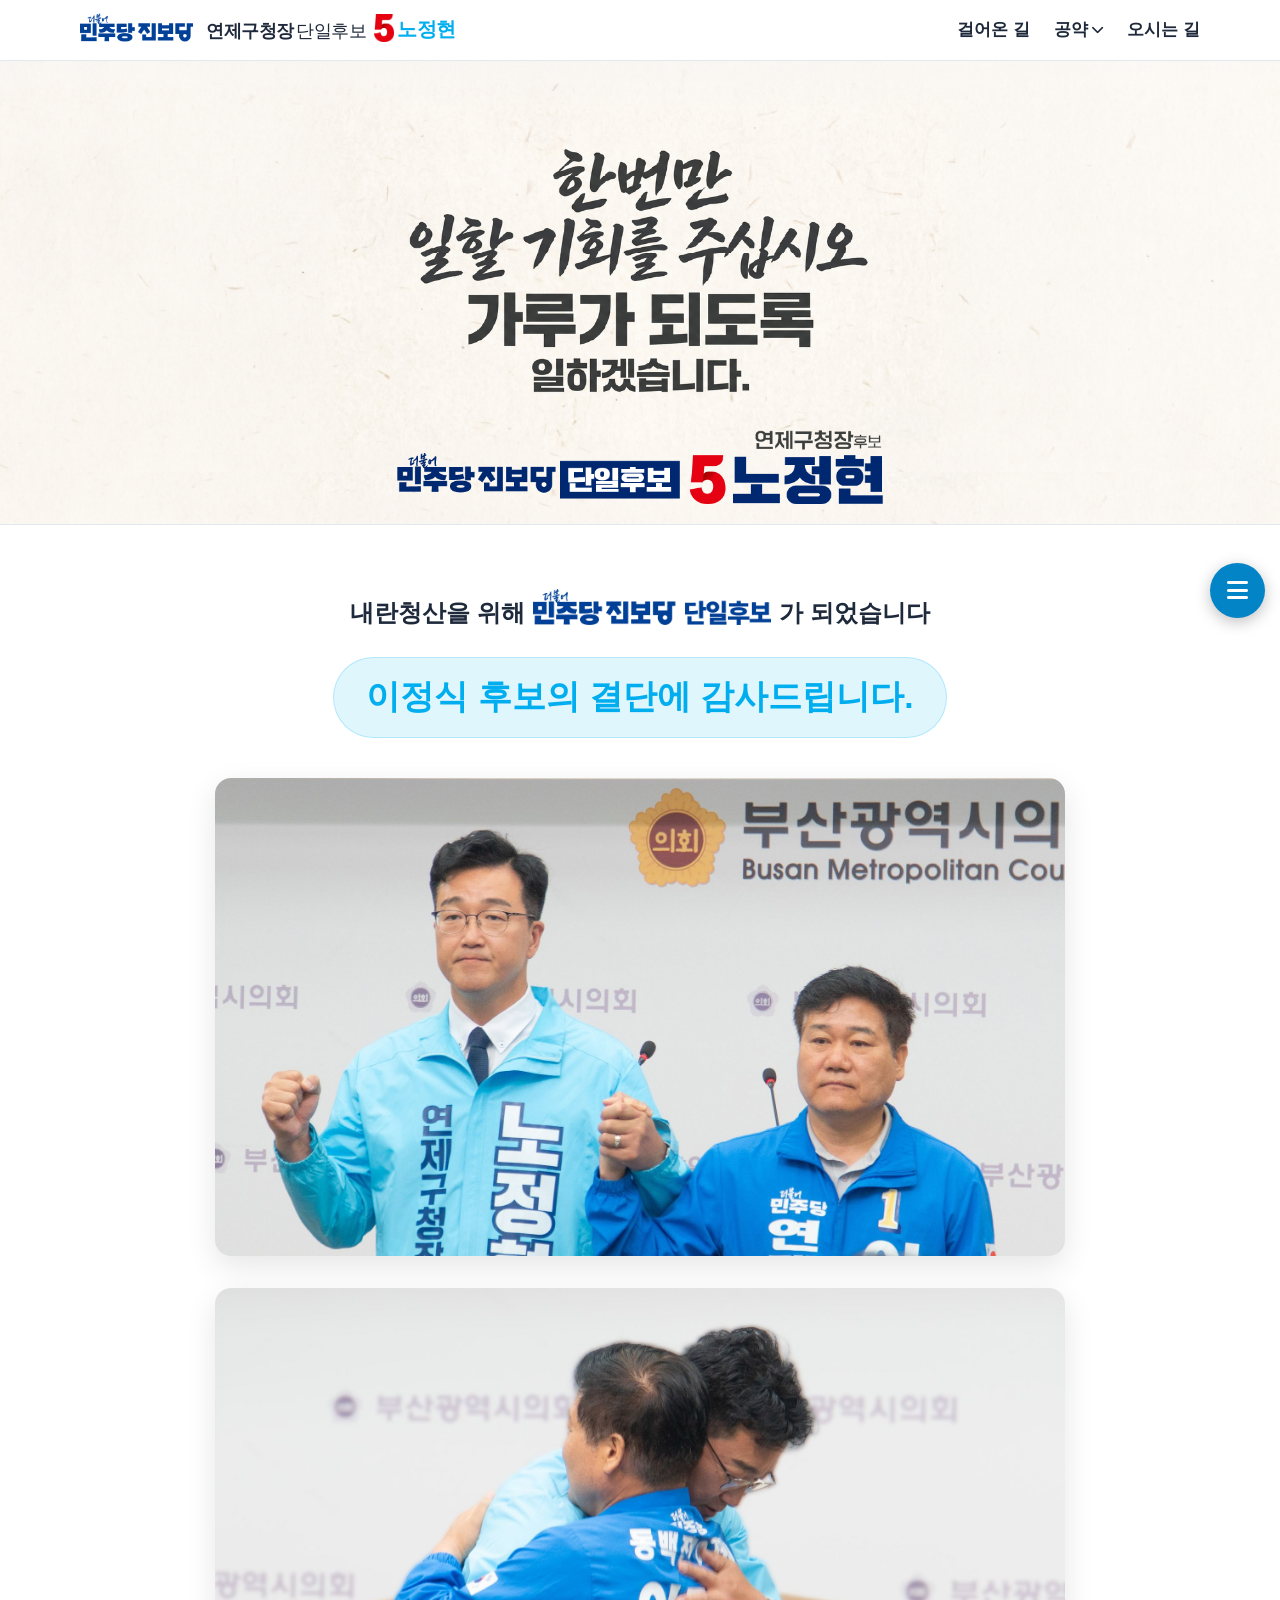
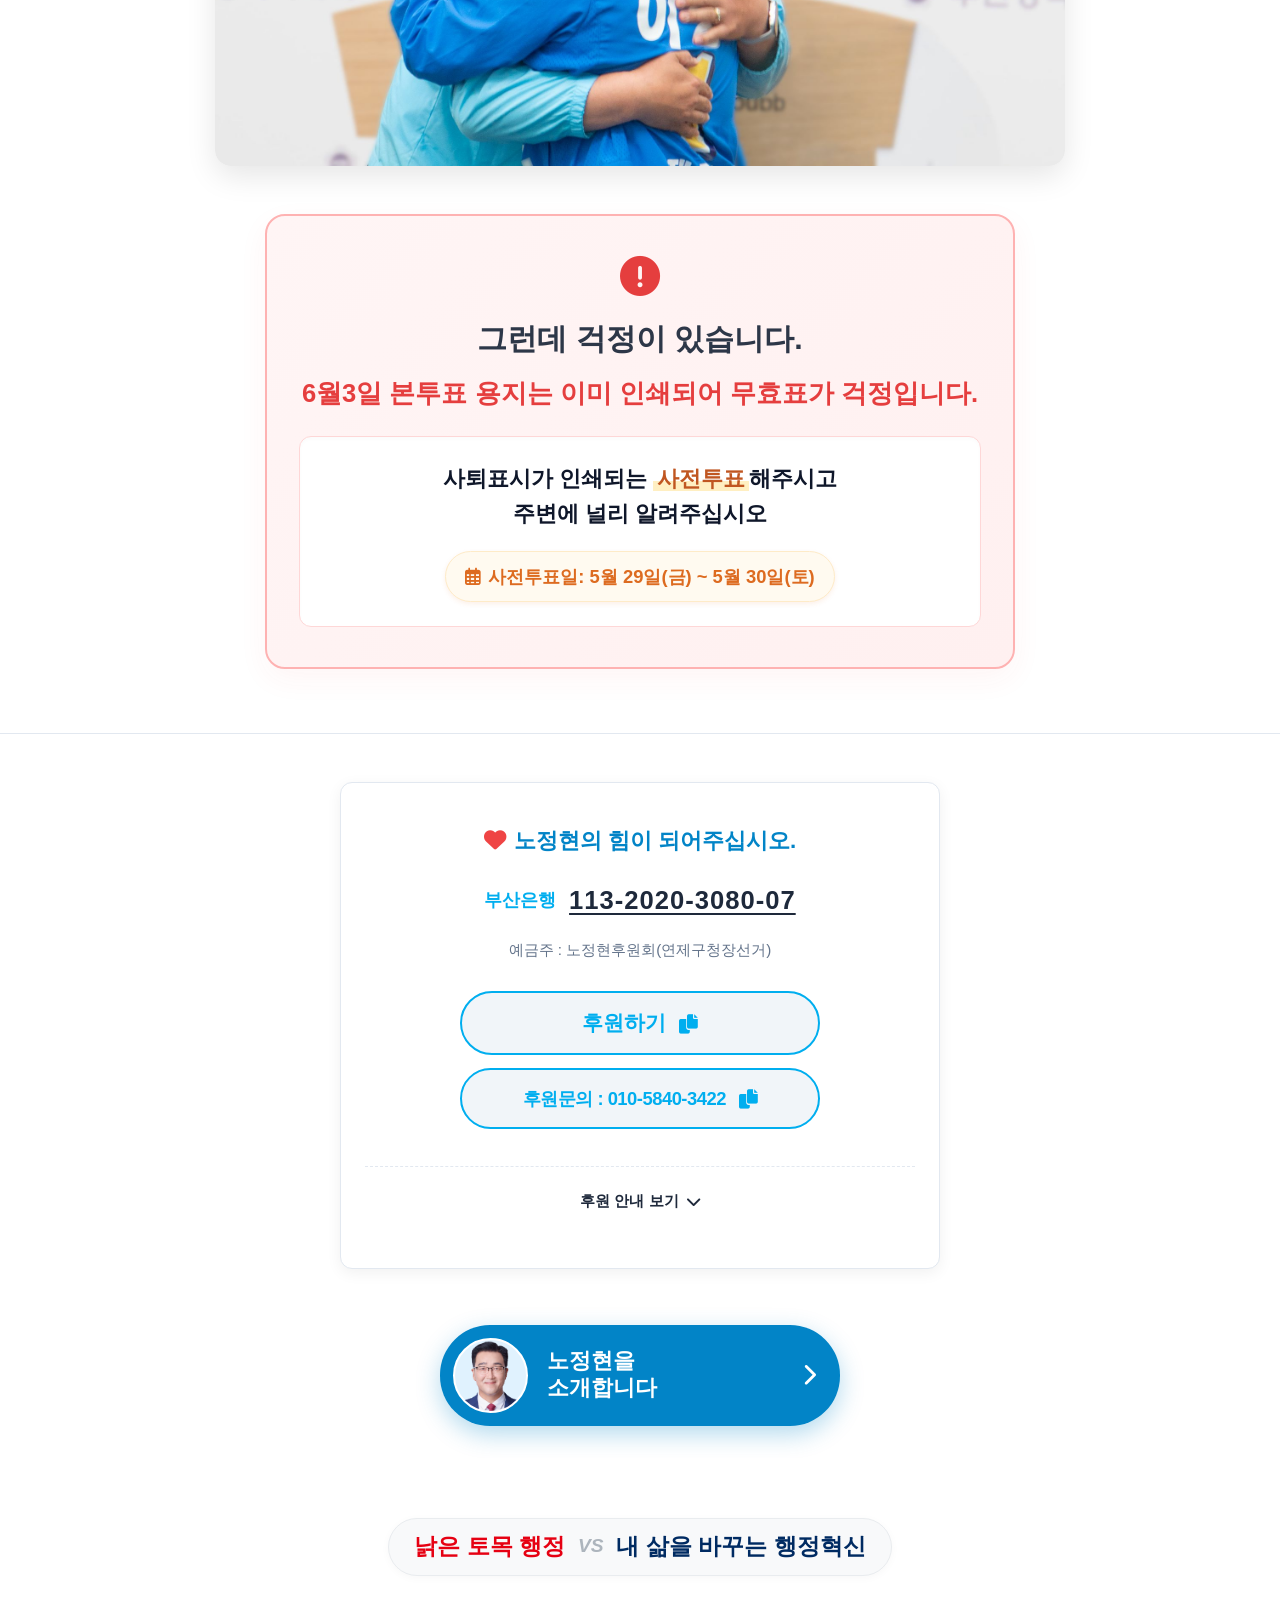
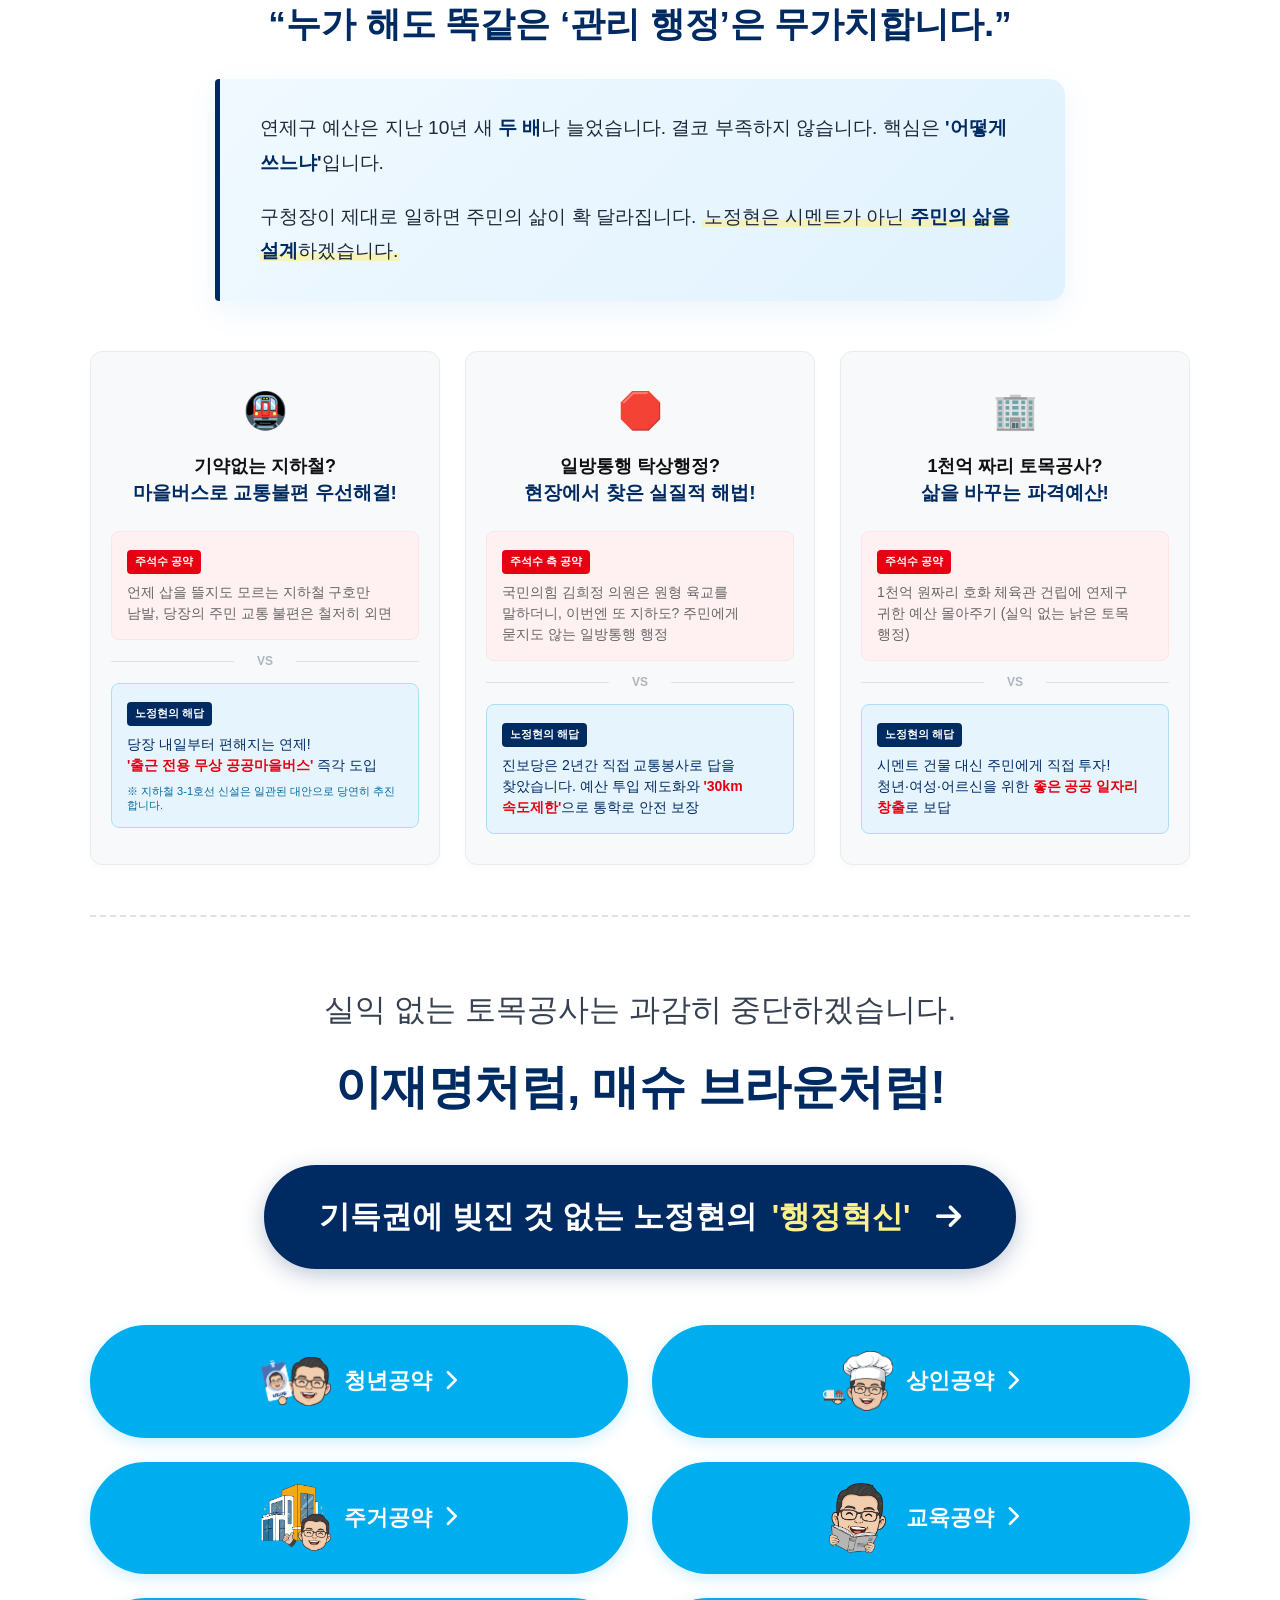
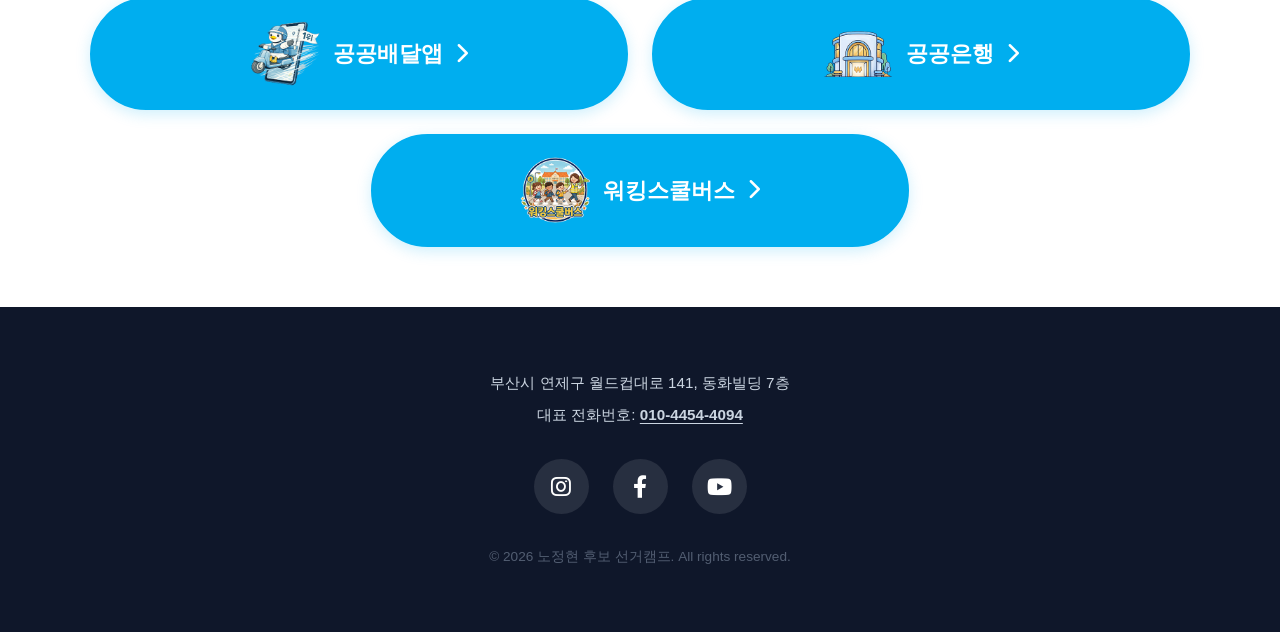
==== commit 736a747b: "Add files via upload" ====
--- a/index.html
+++ b/index.html
@@ -149,26 +149,13 @@
                         </p>
                         
                         <div class="warning-action-card">
-                            <p class="action-text-highlight" style="margin-bottom: 1.2rem; color: #1e293b; font-size: 1.35rem; line-height: 1.5; font-weight: 800;">
-                                사퇴한 후보자에게 투표하면 무효가 됩니다.<br>
-                                무효표를 방지하기 위해 주변에 널리 알려주세요.
+                            <p class="action-text-highlight">
+                                사퇴표시가 인쇄되는 <span class="bg-yellow-highlight">사전투표</span>해주시고<br>
+                                주변에 널리 알려주십시오
                             </p>
-                            <div class="warning-date-badge" style="margin-top: 0; margin-bottom: 1rem; background-color: #fff1f2; border-color: #fecdd3; color: #e11d48; box-shadow: 0 2px 5px rgba(225, 29, 72, 0.1);">
-                                <i class="far fa-calendar-alt"></i> 본투표일 : 6월 3일(수) 오전 6시 ~ 오후 6시
-                            </div>
-                            <ul style="text-align: left; font-size: 0.95rem; line-height: 1.6; color: #475569; list-style-type: none; padding-left: 0; margin-bottom: 1.2rem; display: inline-block; max-width: 480px; width: 100%;">
-                                <li style="margin-bottom: 0.4rem; display: flex; align-items: flex-start; gap: 0.3rem;">
-                                    <span style="color: #e11d48;">•</span>
-                                    <span>주소지 관할 지정 투표소로 가셔야 투표가능합니다.</span>
-                                </li>
-                                <li style="display: flex; align-items: flex-start; gap: 0.3rem;">
-                                    <span style="color: #e11d48;">•</span>
-                                    <span>주민등록증, 운전면허증, 여권 등 신분증 필참</span>
-                                </li>
-                            </ul>
-                            <a href="https://si.nec.go.kr/" target="_blank" class="btn-donate" style="display: inline-flex; align-items: center; justify-content: center; gap: 0.5rem; text-decoration: none; width: 100%; max-width: 320px; background-color: #e11d48; border-color: #e11d48; color: white; margin: 0 auto; box-shadow: 0 4px 15px rgba(225, 29, 72, 0.3);">
-                                내 투표소 찾기 <i class="fas fa-search-location"></i>
-                            </a>
+                            <div class="warning-date-badge">
+                                <i class="far fa-calendar-alt"></i> 사전투표일: 5월 29일(금) ~ 5월 30일(토)
+                            </div>
                         </div>
                     </div>
                 </div>
@@ -389,59 +376,13 @@
                 </div>
               </div>
             </section>
-                        </div> <!-- End of view-home -->
+        </div> <!-- End of view-home -->
 
         <!-- VIEW: ABOUT (SECTION 2) -->
         <div id="view-about" class="view-section">
             <section class="section about-section" style="padding-top: 0;">
-                <!-- YouTube Video Slider (6 Videos) -->
-                <div class="video-slider-section reveal">
-                    <div class="video-slider-container">
-                        <!-- 데스크톱용 좌우 화살표 버튼 -->
-                        <button class="slider-btn prev-btn" id="video-prev-btn" aria-label="이전 영상">
-                            <i class="fas fa-chevron-left"></i>
-                        </button>
-                        <div class="video-slider-track-wrap">
-                            <div class="video-slider-track" id="youtube-slider-track">
-                                <div class="video-slide" data-video-id="Y5L1U0gO73Q">
-                                    <div class="video-iframe-wrap"></div>
-                                    <p class="video-slide-title">1. 개소식 연설 #눈물주의</p>
-                                </div>
-                                <div class="video-slide" data-video-id="r-NwBRijy3Y">
-                                    <div class="video-iframe-wrap"></div>
-                                    <p class="video-slide-title">2. 준비된 행정혁신 노정현!</p>
-                                </div>
-                                <div class="video-slide" data-video-id="PY6epvilFz8">
-                                    <div class="video-iframe-wrap"></div>
-                                    <p class="video-slide-title">3. 주민을 위해 노정현이 간다</p>
-                                </div>
-                                <div class="video-slide" data-video-id="xFtyC4PhL0s">
-                                    <div class="video-iframe-wrap"></div>
-                                    <p class="video-slide-title">4. [선거송] 종이비행기</p>
-                                </div>
-                                <div class="video-slide" data-video-id="ZG91XIhoNRU">
-                                    <div class="video-iframe-wrap"></div>
-                                    <p class="video-slide-title">5. [선거송] 환희의 송가</p>
-                                </div>
-                                <div class="video-slide" data-video-id="RsqlXl1FSF8">
-                                    <div class="video-iframe-wrap"></div>
-                                    <p class="video-slide-title">6. [선거송] 기호송</p>
-                                </div>
-                            </div>
-                        </div>
-                        <button class="slider-btn next-btn" id="video-next-btn" aria-label="다음 영상">
-                            <i class="fas fa-chevron-right"></i>
-                        </button>
-                    </div>
-                    <!-- 모바일용 인디케이터 도트 -->
-                    <div class="slider-indicators" id="video-slider-indicators">
-                        <span class="indicator active" data-slide-index="0"></span>
-                        <span class="indicator" data-slide-index="1"></span>
-                        <span class="indicator" data-slide-index="2"></span>
-                        <span class="indicator" data-slide-index="3"></span>
-                        <span class="indicator" data-slide-index="4"></span>
-                        <span class="indicator" data-slide-index="5"></span>
-                    </div>
+                <!-- YouTube Video Container -->
+                <div class="video-responsive-container reveal" id="youtube-container-box" data-src="https://www.youtube.com/embed/PY6epvilFz8?rel=0&amp;vq=hd1080">
                 </div>
 
                 <div class="about-content-container" style="max-width: 900px; margin: 0 auto; padding: 2rem 1.5rem 3rem 1.5rem;">
@@ -518,35 +459,6 @@
                                 </div>
                                 <div class="hand-link-text">노정현 손잡기</div>
                             </a>
-                        </div>
-                    </div>
-
-                    <!-- KBS 여론조사 그래프 -->
-                    <div class="poll-section reveal" style="margin-top:3rem;">
-                        <div class="poll-header">
-                            <h2 class="poll-title"><span style="color:#0ea5e9;">KBS</span> 5월 7일~9일 여론조사</h2>
-                            <p class="poll-sub">조사의뢰자 : KBS부산·울산 | 선거여론조사기관 : (주)한국리서치<br>조사일자 : 2026년 5월 7일 ~ 9일 (3일간) | 조사방법 : 면접원에 의한 전화면접조사 100%<br>*그 밖의 사항은 중앙선거여론조사심의위원회 홈페이지 참조</p>
-                        </div>
-                        <div class="poll-grid" style="display: flex; justify-content: center; grid-template-columns: 1fr;">
-                            <div class="poll-card" style="max-width: 500px; width: 100%;">
-                                <h3 class="poll-card-title">3자 대결 <span class="poll-unit">(단위:%)</span></h3>
-                                <p class="poll-question">Q. 차기 연제구청장으로 누가 가장 적합하다고 생각하십니까?</p>
-                                <div class="poll-bars">
-                                    <div class="poll-bar-item">
-                                        <div class="poll-bar-wrap"><div class="poll-bar" style="--bar-h:28%;background:#e53e3e;"><span>28.0</span></div></div>
-                                        <span class="poll-name">주석수</span>
-                                    </div>
-                                    <div class="poll-bar-item">
-                                        <div class="poll-bar-wrap"><div class="poll-bar poll-bar-blue" style="--bar-h:26%;"><span>26.0</span></div></div>
-                                        <span class="poll-name poll-name-highlight">노정현</span>
-                                    </div>
-                                    <div class="poll-bar-item">
-                                        <div class="poll-bar-wrap"><div class="poll-bar" style="--bar-h:16%;background:#1e3a8a;"><span>16.0</span></div></div>
-                                        <span class="poll-name">이정식</span>
-                                    </div>
-                                </div>
-                                <p class="poll-footnote">없다(17.0%) | 무응답(13.0%)</p>
-                            </div>
                         </div>
                     </div>
 
@@ -988,6 +900,7 @@
                 <div class="jinbo-pledge-header">
                     <h2 class="jinbo-main-title">이재명<sup>1)</sup>, 매슈브라운<sup>2)</sup>처럼<br>구청장이 <em class="jinbo-red">제대로</em> 일하면</h2>
                 </div>
+
                 <div class="jinbo-two-col">
                     <div class="jinbo-left-col">
                         <p class="jinbo-big-quote">&ldquo;장사가 되고&rdquo;</p>
@@ -1001,6 +914,10 @@
                             <p>누가 해도 차이 없는 관리행정은 솔직히 무가치합니다.</p>
                             <p>부산에는 없었던 행정혁신! 이재명처럼, 매슈브라운처럼 노정현이 해내겠습니다.</p>
                             <p>존경하는 연제주민께. &nbsp;&nbsp;&nbsp;&nbsp; 노정현 드림.</p>
+                            
+                            <!-- YouTube Video Container -->
+                            <div class="video-responsive-container reveal" id="youtube-pledge4-box" data-src="https://www.youtube.com/embed/QA2LPFtbM8E?rel=0&amp;vq=hd1080" style="margin-top: 1.5rem; border-radius: 12px; background: transparent; overflow: hidden;">
+                            </div>
                         </div>
                     </div>
                     <div class="jinbo-right-col">
@@ -1049,7 +966,7 @@
                     </li>
                     <li>
                         <strong>청년인턴채용</strong>
-                        <p>청년에게 든든한 경력을 채워주는<br>'질 좋은 청년인턴 채용 전 1위' 달성</p>
+                        <p>청년에겐 든든한 경력을 채워줄<br>'질 좋은 청년인턴 채용' 전국 1위 달성</p>
                     </li>
                     <li>
                         <strong>구청장 직속 '직장갑질 119센터' 운영 및 '찾아가는 노동법 교육'</strong>
@@ -1057,12 +974,12 @@
                     </li>
                     <li>
                         <strong>전세사기 제로! 구청장 직속 '연제 안심 전세센터'</strong>
-                        <p>악성임대인 조회 권리분석까지 원스톱 지원<br>안심케어까지 원스톱 지원</p>
+                        <p>악성임대인 조회, 권리분석<br>안심케어까지 원스톱 지원</p>
                     </li>
                     <li>
                         <strong>원룸타운 '르네상스' 프로젝트</strong>
-                        <p>· 노후건물 구청이 매입하여 공유오피스, 커뮤니티센터 스마트 세탁소, 공유주방 건립</p>
-                        <p>· AI보안카메라와 밝은 디자인 조명으로 안전한 골목길 조성</p>
+                        <p>• 노후건물 구청이 매입하여 공유오피스, 커뮤니티센터, 스마트 세탁소, 공유주방 건립</p>
+                        <p>• AI보안카메라와 밝은 디자인 조명으로 안전한 골목길 조성</p>
                     </li>
                 </ul>
             </div>
@@ -1081,20 +998,20 @@
                 <ul class="cat-pledge-list">
                     <li>
                         <strong>연제발 부산형 공공배달앱</strong>
-                        <p>부산시장과 손잡고 수수료 제로 배달앱을 성공시켜 부산에서는 배민과 쿠팡을 퇴출시킵니다.</p>
+                        <p>부산시장과 손잡고 수수료 제로 배달앱을 성공시켜 부산에서는 배민과 쿠팡을 퇴출시키겠습니다.</p>
                     </li>
                     <li>
                         <strong>전통시장 활성화</strong>
-                        <p>전통시장 알 주차단속 대신 주차관리로 전통시장 이용을 획기적 증대 ⇒ 사·나·이 일자리 창출</p>
+                        <p>전통시장 앞 주차단속 대신 주차관리로 전통시장 이용률 획기적 증대 ➡️ 시니어 일자리 창출</p>
                     </li>
                     <li>
                         <strong>구청장 직속 연제상권발전소 설립</strong>
-                        <p>· 연제구 가의 모든 상가를 골목성가로 지정하여 체계적인 지원</p>
-                        <p>· 상인민원 원스톱 해결 시스템 구축</p>
+                        <p>• 연제구 관내의 모든 상가를 골목형상가로 지정하여 체계적인 지원</p>
+                        <p>• 상인민원 원스톱 해결 시스템 구축</p>
                     </li>
                     <li>
                         <strong>연제 지역상품 우선구매 실현</strong>
-                        <p>공공기관이 많은 연제구 강점을 살려 공공기관의 지역상품 우선구매 대폭 확대</p>
+                        <p>공공기관이 많은 연제구 장점을 살려 공공기관의 지역상가 우선 구매를 대폭 확대</p>
                     </li>
                 </ul>
             </div>
@@ -1107,21 +1024,21 @@
                     <img src="assets/ch 7-1.png" alt="주거공약 아이콘" class="new-cat-img">
                     <div class="new-cat-text">
                         <h2 class="cat-pledge-title housing-color">주거 공약</h2>
-                        <p class="cat-pledge-slogan">주거의 가치가 올라가<br>연제주민의 삶의 질도 올라갑니다</p>
+                        <p class="cat-pledge-slogan">주거의 가치가 올라가야<br>연제주민의 삶의 질도 올라갑니다</p>
                     </div>
                 </div>
                 <ul class="cat-pledge-list">
                     <li>
                         <strong>무상 공공마을버스</strong>
-                        <p>지하철역이 많아도 정작 접근이 불편한 연제<br>전국 최초로 읍군지 총합 무상공공버스를 도입하여 출근길 불편해소</p>
+                        <p>지하철역이 많아도 정작 접근이 불편한 연제,<br>전국 최초로 출근길 통합 무상공공버스를 도입하여 출근길 불편해소</p>
                     </li>
                     <li>
                         <strong>아파트 관리, 구청이 지원</strong>
-                        <p>담합부터 입주민 아파트 관리사무소 업무를 방치하거나 규제하는 대신 구청이 체계적 관리 지원</p>
+                        <p>입대위와 입주민, 아파트 관리사무소 업무를 방치하거나 규제하는 대신 구청이 체계적 관리 지원</p>
                     </li>
                     <li>
                         <strong>공원민원 즉시 해결! 내 집 앞 명품 쌈지공원 확대</strong>
-                        <p>구청이 외면하기 일쑤인 공원민원 원스톱 해결시스템</p>
+                        <p>구청이 외면하기 일쑤인 공원민원 원스톱 해결시스템 구축</p>
                     </li>
                     <li>
                         <strong>주택가 공영주차장 전면 확대</strong>
@@ -1143,24 +1060,25 @@
                 </div>
                 <ul class="cat-pledge-list">
                     <li>
+                        <strong>영유아맘 고민해결</strong>
+                        <p>• 달빛어린이(아이사랑)병원 재오픈</p>
+                        <p>• 아픈아이 돌봄센터 운영</p>
+                    </li>
+                    <li>
                         <strong>통학로 100% 안심 보장</strong>
-                        <p>워킹스쿨버스 전면 시행으로 교통 안전지도사가 동행 ⇒ 3040여성일자리 창출</p>
+                        <p>워킹스쿨버스 전면 시행으로 교통 안전지도사가 동행 ➡️ 3040여성일자리 창출</p>
                     </li>
                     <li>
                         <strong>연제 맞춤 진로·진학 센터</strong>
-                        <p>수능준비와 진로상담 구청이 부산 최고수준으로 상시보장 ⇒ 청년일자리 창출</p>
+                        <p>수능준비와 진로상담, 구청이 부산 최고수준으로 상시보장 ➡️ 청년일자리 창출</p>
                     </li>
                     <li>
                         <strong>10대들의 스마트폰 중독 완화 '문해력 혁신 도서관 프로그램'</strong>
-                        <p>도서관 업무 확장으로 실속있는 독서지도 ⇒ 여성일자리 창출</p>
-                    </li>
-                    <li>
-                        <strong>연제형 문화 누림 '맞춤형 문화큐레이션'</strong>
-                        <p>전시·공연 관람 프로그램 주민참여 상시 기획 ⇒ 여성일자리 창출</p>
-                    </li>
-                    <li>
-                        <strong>부모·자녀 마음을 잇는 '마음이음 119'</strong>
-                        <p>소통 부재로 힘든 부모상담과 청소년의 마음을 열어줄 청년멘토링 연결 ⇒ 여성 및 청년 일자리 창출</p>
+                        <p>도서관 업무 확장으로 실속있는 독서지도 ➡️ 여성일자리 창출</p>
+                    </li>
+                    <li>
+                        <strong>부모-자녀 마음을 잇는 '마음이음 119'</strong>
+                        <p>소통 부재로 힘든 부모상담과 청소년의 마음을 열어줄 청년멘토링 연결 ➡️ 여성 및 청년 일자리 창출</p>
                     </li>
                 </ul>
             </div>
--- a/styles.css
+++ b/styles.css
@@ -400,7 +400,7 @@
 .warning-desc-strong {
     font-size: 1.6rem;
     font-weight: 800;
-    color: #e53e3e; /* 원래의 경고 빨간색으로 복구 */
+    color: #e53e3e;
     line-height: 1.4;
     word-break: keep-all;
     margin-bottom: 1.5rem;
@@ -2110,140 +2110,23 @@
     }
 
     /* ABOUT SECTION (걸어온 길) */
-    /* Video Carousel / Slider Styles */
-    .video-slider-section {
+    .video-responsive-container {
+        position: relative;
+        padding-bottom: 56.25%; /* 16:9 Aspect Ratio */
+        height: 0;
+        overflow: hidden;
+        margin-bottom: 0; /* Content follows right after */
         width: 100%;
-        max-width: 900px;
-        margin: 0 auto 2.5rem auto;
-        padding: 0 1.5rem;
-    }
-
-    .video-slider-container {
-        position: relative;
-        display: flex;
-        align-items: center;
-        gap: 1rem;
-        width: 100%;
-    }
-
-    .video-slider-track-wrap {
-        overflow: hidden;
-        width: 100%;
-        border-radius: 16px;
-    }
-
-    .video-slider-track {
-        display: flex;
-        transition: transform 0.4s ease-in-out;
-        width: 100%;
-    }
-
-    .video-slide {
-        flex: 0 0 100%; /* 모바일에서는 1개 슬라이드가 100% 차지 */
-        padding: 0 0.5rem;
-        box-sizing: border-box;
-        display: flex;
-        flex-direction: column;
-        align-items: center;
-    }
-
-    .video-iframe-wrap {
-        position: relative;
-        padding-bottom: 56.25%; /* 16:9 Ratio */
-        height: 0;
-        width: 100%;
-        border-radius: 12px;
-        overflow: hidden;
+        margin-left: auto;
+        margin-right: auto;
         background: #000;
-        box-shadow: 0 8px 20px rgba(0, 0, 0, 0.15);
-    }
-
-    .video-iframe-wrap iframe {
+    }
+    .video-responsive-container iframe {
         position: absolute;
         top: 0;
         left: 0;
         width: 100%;
         height: 100%;
-        border: none;
-    }
-
-    .video-slide-title {
-        margin-top: 0.8rem;
-        font-size: 1rem;
-        font-weight: 700;
-        color: var(--text-main);
-        text-align: center;
-        word-break: keep-all;
-    }
-
-    /* Slider Navigation Buttons */
-    .slider-btn {
-        background: rgba(255, 255, 255, 0.9);
-        border: 1px solid var(--border-color);
-        color: var(--text-main);
-        width: 42px;
-        height: 42px;
-        border-radius: 50%;
-        cursor: pointer;
-        display: flex;
-        align-items: center;
-        justify-content: center;
-        font-size: 1.1rem;
-        box-shadow: 0 4px 10px rgba(0, 0, 0, 0.1);
-        transition: all 0.2s ease;
-        z-index: 10;
-        flex-shrink: 0;
-        display: none; /* 모바일에서는 숨김 (사용자 요청: 터치 슬라이드 동작) */
-    }
-
-    .slider-btn:hover {
-        background: var(--primary-cyan);
-        color: #fff;
-        border-color: var(--primary-cyan);
-        transform: scale(1.05);
-    }
-
-    /* Indicators */
-    .slider-indicators {
-        display: flex;
-        justify-content: center;
-        gap: 0.5rem;
-        margin-top: 1.2rem;
-    }
-
-    .slider-indicators .indicator {
-        width: 8px;
-        height: 8px;
-        border-radius: 50%;
-        background: #cbd5e1;
-        cursor: pointer;
-        transition: all 0.3s ease;
-    }
-
-    .slider-indicators .indicator.active {
-        background: var(--primary-cyan);
-        width: 24px;
-        border-radius: 4px;
-    }
-
-    /* Responsive adjustments for PC/Tablet */
-    @media (min-width: 768px) {
-        .video-slider-container {
-            gap: 0.8rem;
-        }
-        
-        .video-slide {
-            flex: 0 0 calc(33.333% - 0.67rem); /* 3단 뷰어 형태로 가로 너비 설정 */
-            padding: 0;
-        }
-
-        .video-slider-track {
-            gap: 1rem;
-        }
-
-        .slider-btn {
-            display: flex; /* PC에서는 버튼 노출 */
-        }
     }
     
     .about-flex-wrap {
@@ -3482,6 +3365,20 @@
     content: "● ";
     color: #0284c7;
 }
+
+/* 카테고리별 공약명 및 블릿 컬러 매칭 */
+#view-pledge6 .cat-pledge-list > li strong { color: #059669; }
+#view-pledge6 .cat-pledge-list > li strong::before { color: #059669; }
+
+#view-pledge7 .cat-pledge-list > li strong { color: #0284c7; }
+#view-pledge7 .cat-pledge-list > li strong::before { color: #0284c7; }
+
+#view-pledge8 .cat-pledge-list > li strong { color: #ea580c; }
+#view-pledge8 .cat-pledge-list > li strong::before { color: #ea580c; }
+
+#view-pledge9 .cat-pledge-list > li strong { color: #db2777; }
+#view-pledge9 .cat-pledge-list > li strong::before { color: #db2777; }
+
 .cat-pledge-list > li p {
     font-size: 0.95rem;
     color: #475569;
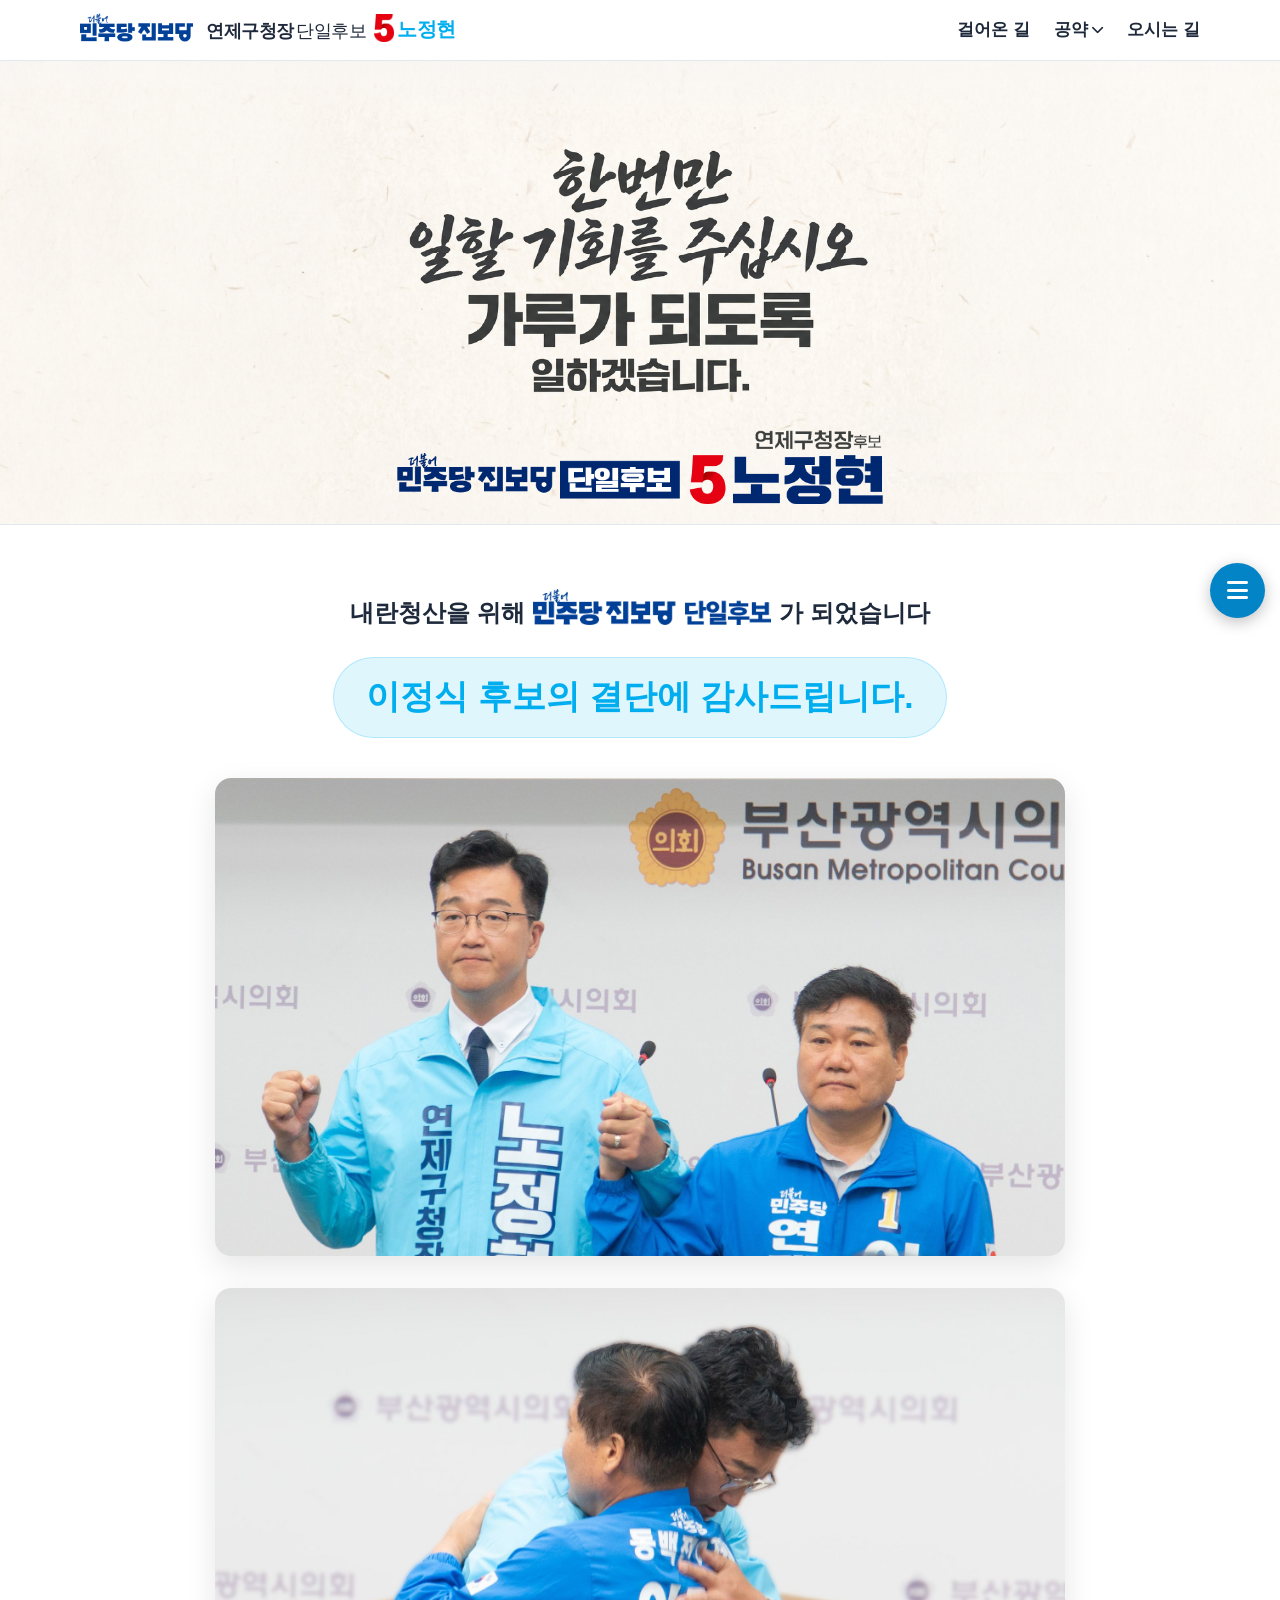
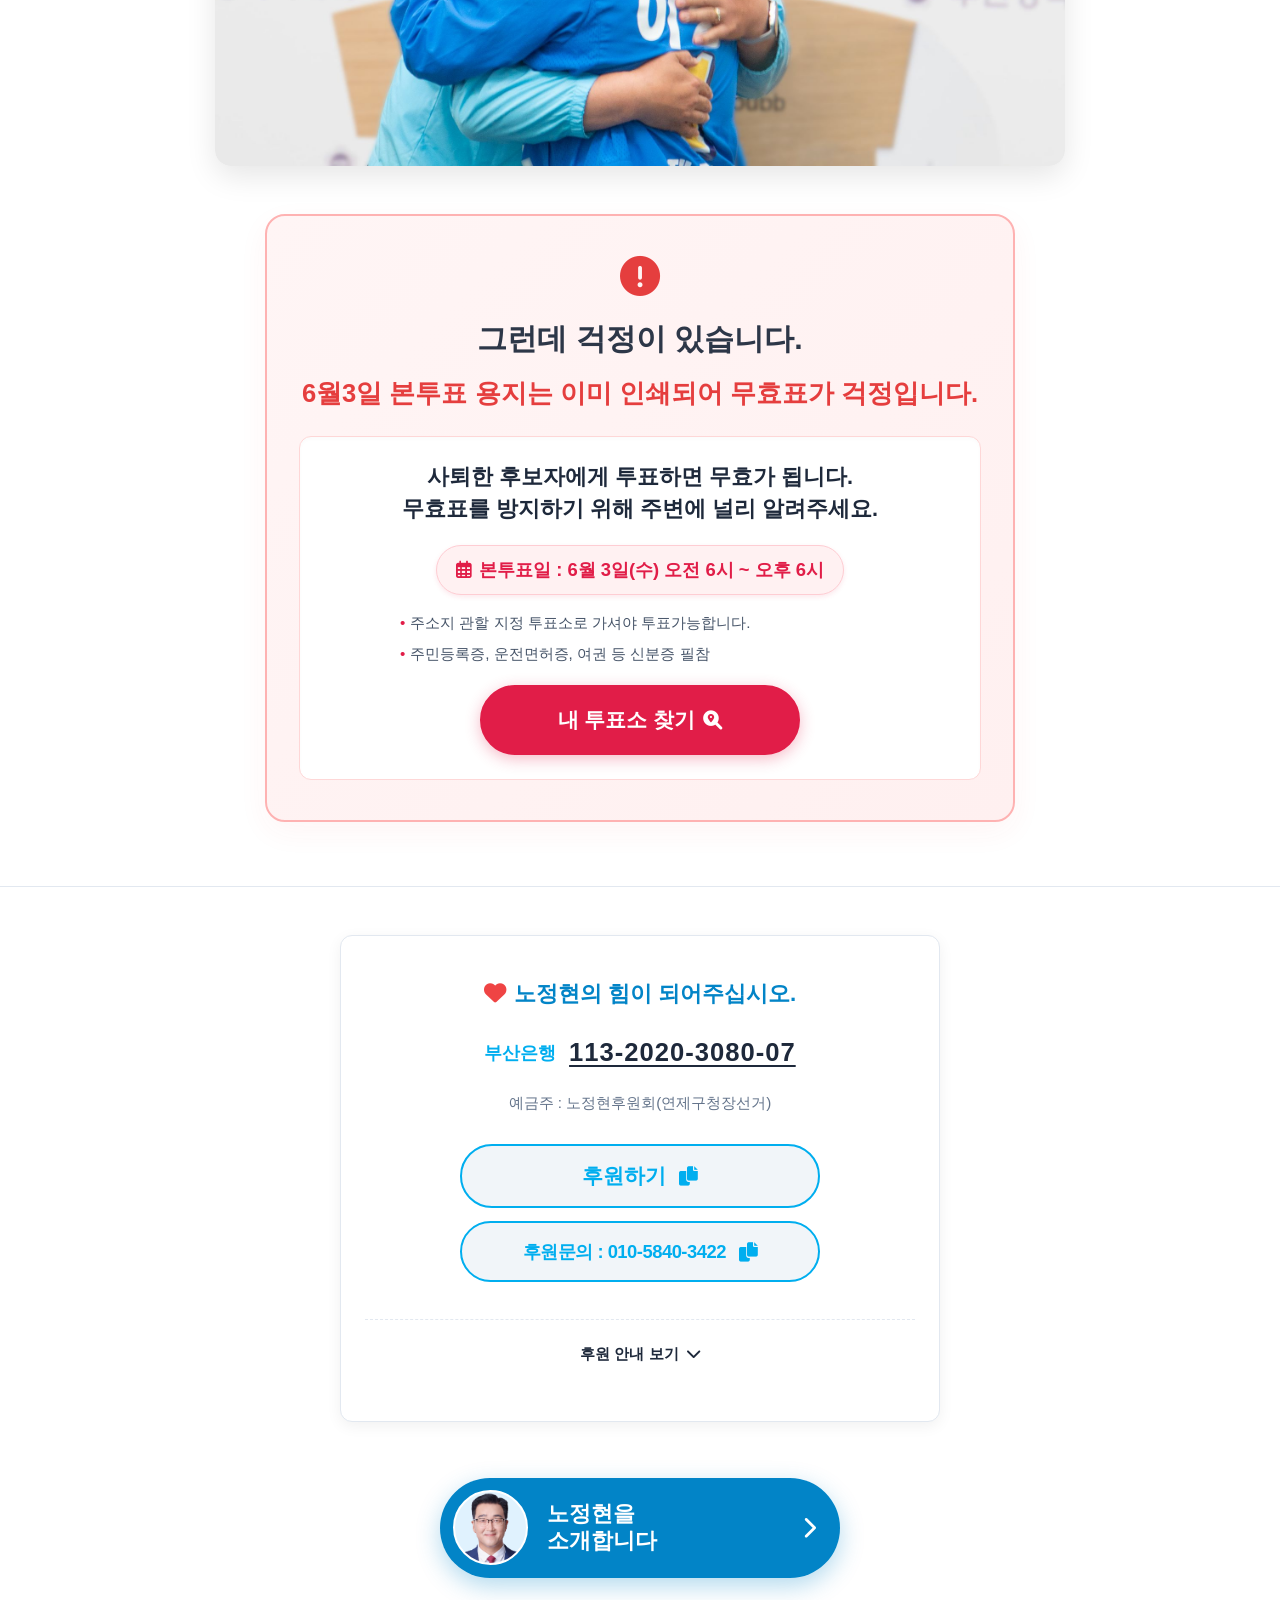
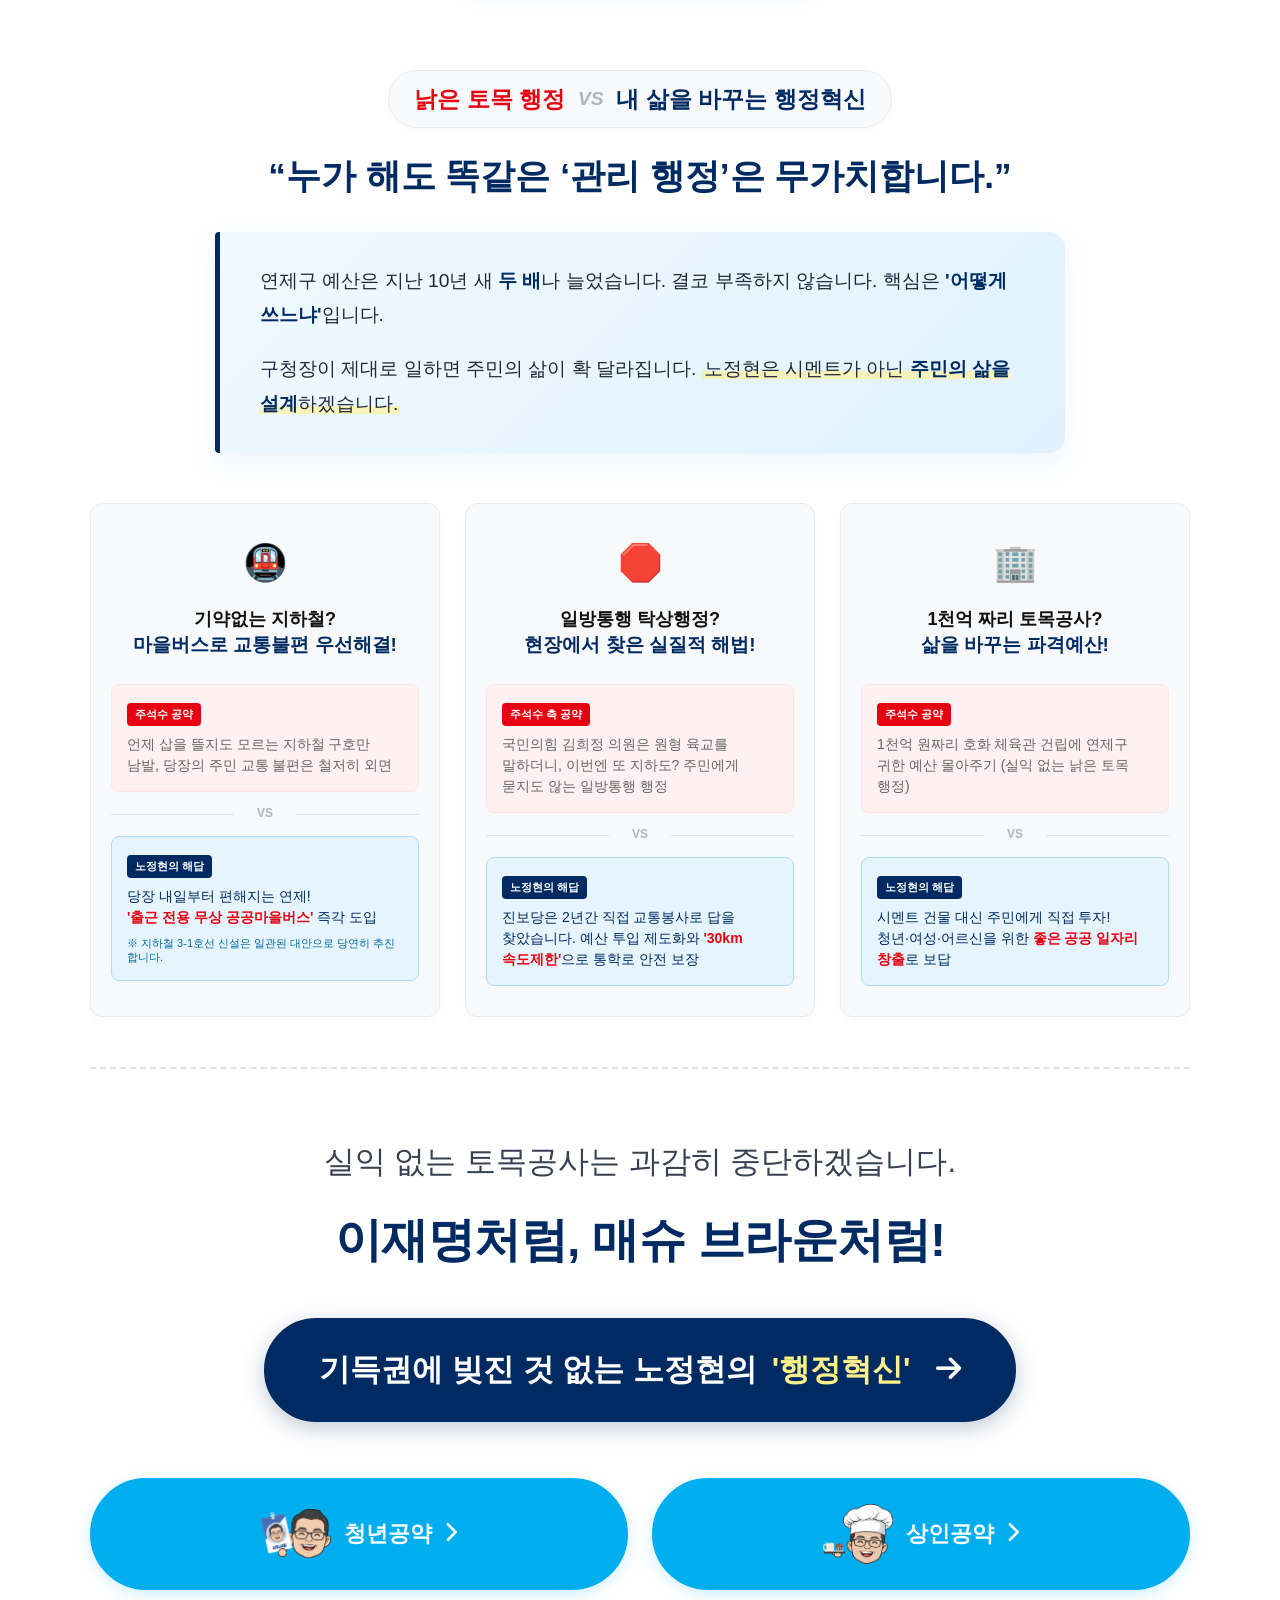
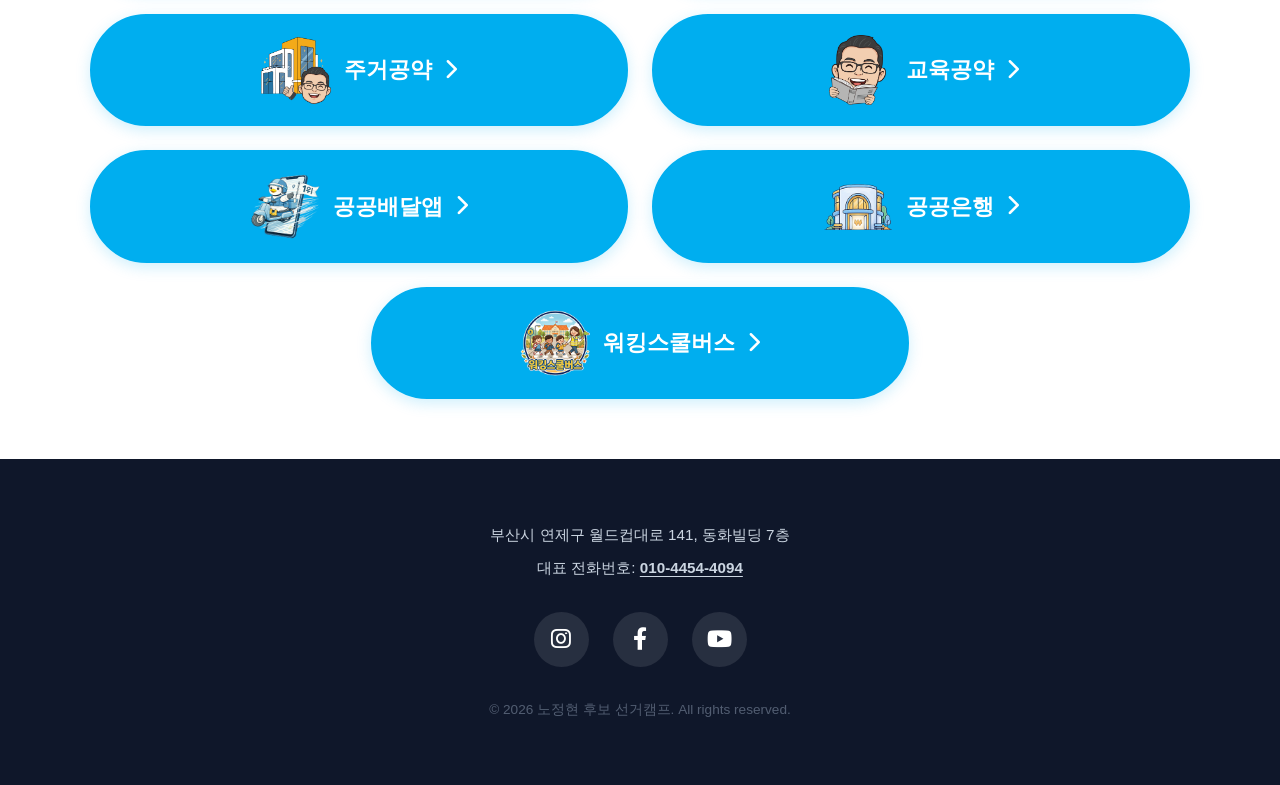
==== commit 92d47a12: "Add files via upload" ====
--- a/index.html
+++ b/index.html
@@ -149,13 +149,26 @@
                         </p>
                         
                         <div class="warning-action-card">
-                            <p class="action-text-highlight">
-                                사퇴표시가 인쇄되는 <span class="bg-yellow-highlight">사전투표</span>해주시고<br>
-                                주변에 널리 알려주십시오
+                            <p class="action-text-highlight" style="margin-bottom: 1.2rem; color: #1e293b; font-size: 1.35rem; line-height: 1.5; font-weight: 800;">
+                                사퇴한 후보자에게 투표하면 무효가 됩니다.<br>
+                                무효표를 방지하기 위해 주변에 널리 알려주세요.
                             </p>
-                            <div class="warning-date-badge">
-                                <i class="far fa-calendar-alt"></i> 사전투표일: 5월 29일(금) ~ 5월 30일(토)
-                            </div>
+                            <div class="warning-date-badge" style="margin-top: 0; margin-bottom: 1rem; background-color: #fff1f2; border-color: #fecdd3; color: #e11d48; box-shadow: 0 2px 5px rgba(225, 29, 72, 0.1);">
+                                <i class="far fa-calendar-alt"></i> 본투표일 : 6월 3일(수) 오전 6시 ~ 오후 6시
+                            </div>
+                            <ul style="text-align: left; font-size: 0.95rem; line-height: 1.6; color: #475569; list-style-type: none; padding-left: 0; margin-bottom: 1.2rem; display: inline-block; max-width: 480px; width: 100%;">
+                                <li style="margin-bottom: 0.4rem; display: flex; align-items: flex-start; gap: 0.3rem;">
+                                    <span style="color: #e11d48;">•</span>
+                                    <span>주소지 관할 지정 투표소로 가셔야 투표가능합니다.</span>
+                                </li>
+                                <li style="display: flex; align-items: flex-start; gap: 0.3rem;">
+                                    <span style="color: #e11d48;">•</span>
+                                    <span>주민등록증, 운전면허증, 여권 등 신분증 필참</span>
+                                </li>
+                            </ul>
+                            <a href="https://si.nec.go.kr/" target="_blank" class="btn-donate" style="display: inline-flex; align-items: center; justify-content: center; gap: 0.5rem; text-decoration: none; width: 100%; max-width: 320px; background-color: #e11d48; border-color: #e11d48; color: white; margin: 0 auto; box-shadow: 0 4px 15px rgba(225, 29, 72, 0.3);">
+                                내 투표소 찾기 <i class="fas fa-search-location"></i>
+                            </a>
                         </div>
                     </div>
                 </div>
@@ -376,13 +389,89 @@
                 </div>
               </div>
             </section>
-        </div> <!-- End of view-home -->
+                        </div> <!-- End of view-home -->
 
         <!-- VIEW: ABOUT (SECTION 2) -->
         <div id="view-about" class="view-section">
             <section class="section about-section" style="padding-top: 0;">
-                <!-- YouTube Video Container -->
-                <div class="video-responsive-container reveal" id="youtube-container-box" data-src="https://www.youtube.com/embed/PY6epvilFz8?rel=0&amp;vq=hd1080">
+                <!-- YouTube Video Slider (6 Videos) -->
+                <div class="video-slider-section reveal">
+                    <div class="video-slider-container">
+                        <!-- 데스크톱용 좌우 화살표 버튼 -->
+                        <button class="slider-btn prev-btn" id="video-prev-btn" aria-label="이전 영상">
+                            <i class="fas fa-chevron-left"></i>
+                        </button>
+                        <div class="video-slider-track-wrap">
+                            <div class="video-slider-track" id="youtube-slider-track">
+                                <div class="video-slide" data-video-id="Y5L1U0gO73Q">
+                                    <div class="video-thumbnail-wrap">
+                                        <img src="https://img.youtube.com/vi/Y5L1U0gO73Q/hqdefault.jpg" alt="1. 개소식 연설 #눈물주의" class="video-thumb">
+                                        <div class="play-btn-overlay">
+                                            <i class="fas fa-play"></i>
+                                        </div>
+                                    </div>
+                                    <p class="video-slide-title">1. 개소식 연설 #눈물주의</p>
+                                </div>
+                                <div class="video-slide" data-video-id="r-NwBRijy3Y">
+                                    <div class="video-thumbnail-wrap">
+                                        <img src="https://img.youtube.com/vi/r-NwBRijy3Y/hqdefault.jpg" alt="2. 준비된 행정혁신 노정현!" class="video-thumb">
+                                        <div class="play-btn-overlay">
+                                            <i class="fas fa-play"></i>
+                                        </div>
+                                    </div>
+                                    <p class="video-slide-title">2. 준비된 행정혁신 노정현!</p>
+                                </div>
+                                <div class="video-slide" data-video-id="PY6epvilFz8">
+                                    <div class="video-thumbnail-wrap">
+                                        <img src="https://img.youtube.com/vi/PY6epvilFz8/hqdefault.jpg" alt="3. 주민을 위해 노정현이 간다" class="video-thumb">
+                                        <div class="play-btn-overlay">
+                                            <i class="fas fa-play"></i>
+                                        </div>
+                                    </div>
+                                    <p class="video-slide-title">3. 주민을 위해 노정현이 간다</p>
+                                </div>
+                                <div class="video-slide" data-video-id="xFtyC4PhL0s">
+                                    <div class="video-thumbnail-wrap">
+                                        <img src="https://img.youtube.com/vi/xFtyC4PhL0s/hqdefault.jpg" alt="4. [선거송] 종이비행기" class="video-thumb">
+                                        <div class="play-btn-overlay">
+                                            <i class="fas fa-play"></i>
+                                        </div>
+                                    </div>
+                                    <p class="video-slide-title">4. [선거송] 종이비행기</p>
+                                </div>
+                                <div class="video-slide" data-video-id="ZG91XIhoNRU">
+                                    <div class="video-thumbnail-wrap">
+                                        <img src="https://img.youtube.com/vi/ZG91XIhoNRU/hqdefault.jpg" alt="5. [선거송] 환희의 송가" class="video-thumb">
+                                        <div class="play-btn-overlay">
+                                            <i class="fas fa-play"></i>
+                                        </div>
+                                    </div>
+                                    <p class="video-slide-title">5. [선거송] 환희의 송가</p>
+                                </div>
+                                <div class="video-slide" data-video-id="RsqlXl1FSF8">
+                                    <div class="video-thumbnail-wrap">
+                                        <img src="https://img.youtube.com/vi/RsqlXl1FSF8/hqdefault.jpg" alt="6. [선거송] 기호송" class="video-thumb">
+                                        <div class="play-btn-overlay">
+                                            <i class="fas fa-play"></i>
+                                        </div>
+                                    </div>
+                                    <p class="video-slide-title">6. [선거송] 기호송</p>
+                                </div>
+                            </div>
+                        </div>
+                        <button class="slider-btn next-btn" id="video-next-btn" aria-label="다음 영상">
+                            <i class="fas fa-chevron-right"></i>
+                        </button>
+                    </div>
+                    <!-- 모바일용 인디케이터 도트 -->
+                    <div class="slider-indicators" id="video-slider-indicators">
+                        <span class="indicator active" data-slide-index="0"></span>
+                        <span class="indicator" data-slide-index="1"></span>
+                        <span class="indicator" data-slide-index="2"></span>
+                        <span class="indicator" data-slide-index="3"></span>
+                        <span class="indicator" data-slide-index="4"></span>
+                        <span class="indicator" data-slide-index="5"></span>
+                    </div>
                 </div>
 
                 <div class="about-content-container" style="max-width: 900px; margin: 0 auto; padding: 2rem 1.5rem 3rem 1.5rem;">
@@ -459,6 +548,35 @@
                                 </div>
                                 <div class="hand-link-text">노정현 손잡기</div>
                             </a>
+                        </div>
+                    </div>
+
+                    <!-- KBS 여론조사 그래프 -->
+                    <div class="poll-section reveal" style="margin-top:3rem;">
+                        <div class="poll-header">
+                            <h2 class="poll-title"><span style="color:#0ea5e9;">KBS</span> 5월 7일~9일 여론조사</h2>
+                            <p class="poll-sub">조사의뢰자 : KBS부산·울산 | 선거여론조사기관 : (주)한국리서치<br>조사일자 : 2026년 5월 7일 ~ 9일 (3일간) | 조사방법 : 면접원에 의한 전화면접조사 100%<br>*그 밖의 사항은 중앙선거여론조사심의위원회 홈페이지 참조</p>
+                        </div>
+                        <div class="poll-grid" style="display: flex; justify-content: center; grid-template-columns: 1fr;">
+                            <div class="poll-card" style="max-width: 500px; width: 100%;">
+                                <h3 class="poll-card-title">3자 대결 <span class="poll-unit">(단위:%)</span></h3>
+                                <p class="poll-question">Q. 차기 연제구청장으로 누가 가장 적합하다고 생각하십니까?</p>
+                                <div class="poll-bars">
+                                    <div class="poll-bar-item">
+                                        <div class="poll-bar-wrap"><div class="poll-bar" style="--bar-h:28%;background:#e53e3e;"><span>28.0</span></div></div>
+                                        <span class="poll-name">주석수</span>
+                                    </div>
+                                    <div class="poll-bar-item">
+                                        <div class="poll-bar-wrap"><div class="poll-bar poll-bar-blue" style="--bar-h:26%;"><span>26.0</span></div></div>
+                                        <span class="poll-name poll-name-highlight">노정현</span>
+                                    </div>
+                                    <div class="poll-bar-item">
+                                        <div class="poll-bar-wrap"><div class="poll-bar" style="--bar-h:16%;background:#1e3a8a;"><span>16.0</span></div></div>
+                                        <span class="poll-name">이정식</span>
+                                    </div>
+                                </div>
+                                <p class="poll-footnote">없다(17.0%) | 무응답(13.0%)</p>
+                            </div>
                         </div>
                     </div>
 
@@ -900,7 +1018,6 @@
                 <div class="jinbo-pledge-header">
                     <h2 class="jinbo-main-title">이재명<sup>1)</sup>, 매슈브라운<sup>2)</sup>처럼<br>구청장이 <em class="jinbo-red">제대로</em> 일하면</h2>
                 </div>
-
                 <div class="jinbo-two-col">
                     <div class="jinbo-left-col">
                         <p class="jinbo-big-quote">&ldquo;장사가 되고&rdquo;</p>
@@ -914,10 +1031,6 @@
                             <p>누가 해도 차이 없는 관리행정은 솔직히 무가치합니다.</p>
                             <p>부산에는 없었던 행정혁신! 이재명처럼, 매슈브라운처럼 노정현이 해내겠습니다.</p>
                             <p>존경하는 연제주민께. &nbsp;&nbsp;&nbsp;&nbsp; 노정현 드림.</p>
-                            
-                            <!-- YouTube Video Container -->
-                            <div class="video-responsive-container reveal" id="youtube-pledge4-box" data-src="https://www.youtube.com/embed/QA2LPFtbM8E?rel=0&amp;vq=hd1080" style="margin-top: 1.5rem; border-radius: 12px; background: transparent; overflow: hidden;">
-                            </div>
                         </div>
                     </div>
                     <div class="jinbo-right-col">
@@ -966,7 +1079,7 @@
                     </li>
                     <li>
                         <strong>청년인턴채용</strong>
-                        <p>청년에겐 든든한 경력을 채워줄<br>'질 좋은 청년인턴 채용' 전국 1위 달성</p>
+                        <p>청년에게 든든한 경력을 채워주는<br>'질 좋은 청년인턴 채용 전 1위' 달성</p>
                     </li>
                     <li>
                         <strong>구청장 직속 '직장갑질 119센터' 운영 및 '찾아가는 노동법 교육'</strong>
@@ -974,12 +1087,12 @@
                     </li>
                     <li>
                         <strong>전세사기 제로! 구청장 직속 '연제 안심 전세센터'</strong>
-                        <p>악성임대인 조회, 권리분석<br>안심케어까지 원스톱 지원</p>
+                        <p>악성임대인 조회 권리분석까지 원스톱 지원<br>안심케어까지 원스톱 지원</p>
                     </li>
                     <li>
                         <strong>원룸타운 '르네상스' 프로젝트</strong>
-                        <p>• 노후건물 구청이 매입하여 공유오피스, 커뮤니티센터, 스마트 세탁소, 공유주방 건립</p>
-                        <p>• AI보안카메라와 밝은 디자인 조명으로 안전한 골목길 조성</p>
+                        <p>· 노후건물 구청이 매입하여 공유오피스, 커뮤니티센터 스마트 세탁소, 공유주방 건립</p>
+                        <p>· AI보안카메라와 밝은 디자인 조명으로 안전한 골목길 조성</p>
                     </li>
                 </ul>
             </div>
@@ -998,20 +1111,20 @@
                 <ul class="cat-pledge-list">
                     <li>
                         <strong>연제발 부산형 공공배달앱</strong>
-                        <p>부산시장과 손잡고 수수료 제로 배달앱을 성공시켜 부산에서는 배민과 쿠팡을 퇴출시키겠습니다.</p>
+                        <p>부산시장과 손잡고 수수료 제로 배달앱을 성공시켜 부산에서는 배민과 쿠팡을 퇴출시킵니다.</p>
                     </li>
                     <li>
                         <strong>전통시장 활성화</strong>
-                        <p>전통시장 앞 주차단속 대신 주차관리로 전통시장 이용률 획기적 증대 ➡️ 시니어 일자리 창출</p>
+                        <p>전통시장 알 주차단속 대신 주차관리로 전통시장 이용을 획기적 증대 ⇒ 사·나·이 일자리 창출</p>
                     </li>
                     <li>
                         <strong>구청장 직속 연제상권발전소 설립</strong>
-                        <p>• 연제구 관내의 모든 상가를 골목형상가로 지정하여 체계적인 지원</p>
-                        <p>• 상인민원 원스톱 해결 시스템 구축</p>
+                        <p>· 연제구 가의 모든 상가를 골목성가로 지정하여 체계적인 지원</p>
+                        <p>· 상인민원 원스톱 해결 시스템 구축</p>
                     </li>
                     <li>
                         <strong>연제 지역상품 우선구매 실현</strong>
-                        <p>공공기관이 많은 연제구 장점을 살려 공공기관의 지역상가 우선 구매를 대폭 확대</p>
+                        <p>공공기관이 많은 연제구 강점을 살려 공공기관의 지역상품 우선구매 대폭 확대</p>
                     </li>
                 </ul>
             </div>
@@ -1024,21 +1137,21 @@
                     <img src="assets/ch 7-1.png" alt="주거공약 아이콘" class="new-cat-img">
                     <div class="new-cat-text">
                         <h2 class="cat-pledge-title housing-color">주거 공약</h2>
-                        <p class="cat-pledge-slogan">주거의 가치가 올라가야<br>연제주민의 삶의 질도 올라갑니다</p>
+                        <p class="cat-pledge-slogan">주거의 가치가 올라가<br>연제주민의 삶의 질도 올라갑니다</p>
                     </div>
                 </div>
                 <ul class="cat-pledge-list">
                     <li>
                         <strong>무상 공공마을버스</strong>
-                        <p>지하철역이 많아도 정작 접근이 불편한 연제,<br>전국 최초로 출근길 통합 무상공공버스를 도입하여 출근길 불편해소</p>
+                        <p>지하철역이 많아도 정작 접근이 불편한 연제<br>전국 최초로 읍군지 총합 무상공공버스를 도입하여 출근길 불편해소</p>
                     </li>
                     <li>
                         <strong>아파트 관리, 구청이 지원</strong>
-                        <p>입대위와 입주민, 아파트 관리사무소 업무를 방치하거나 규제하는 대신 구청이 체계적 관리 지원</p>
+                        <p>담합부터 입주민 아파트 관리사무소 업무를 방치하거나 규제하는 대신 구청이 체계적 관리 지원</p>
                     </li>
                     <li>
                         <strong>공원민원 즉시 해결! 내 집 앞 명품 쌈지공원 확대</strong>
-                        <p>구청이 외면하기 일쑤인 공원민원 원스톱 해결시스템 구축</p>
+                        <p>구청이 외면하기 일쑤인 공원민원 원스톱 해결시스템</p>
                     </li>
                     <li>
                         <strong>주택가 공영주차장 전면 확대</strong>
@@ -1060,25 +1173,24 @@
                 </div>
                 <ul class="cat-pledge-list">
                     <li>
-                        <strong>영유아맘 고민해결</strong>
-                        <p>• 달빛어린이(아이사랑)병원 재오픈</p>
-                        <p>• 아픈아이 돌봄센터 운영</p>
-                    </li>
-                    <li>
                         <strong>통학로 100% 안심 보장</strong>
-                        <p>워킹스쿨버스 전면 시행으로 교통 안전지도사가 동행 ➡️ 3040여성일자리 창출</p>
+                        <p>워킹스쿨버스 전면 시행으로 교통 안전지도사가 동행 ⇒ 3040여성일자리 창출</p>
                     </li>
                     <li>
                         <strong>연제 맞춤 진로·진학 센터</strong>
-                        <p>수능준비와 진로상담, 구청이 부산 최고수준으로 상시보장 ➡️ 청년일자리 창출</p>
+                        <p>수능준비와 진로상담 구청이 부산 최고수준으로 상시보장 ⇒ 청년일자리 창출</p>
                     </li>
                     <li>
                         <strong>10대들의 스마트폰 중독 완화 '문해력 혁신 도서관 프로그램'</strong>
-                        <p>도서관 업무 확장으로 실속있는 독서지도 ➡️ 여성일자리 창출</p>
-                    </li>
-                    <li>
-                        <strong>부모-자녀 마음을 잇는 '마음이음 119'</strong>
-                        <p>소통 부재로 힘든 부모상담과 청소년의 마음을 열어줄 청년멘토링 연결 ➡️ 여성 및 청년 일자리 창출</p>
+                        <p>도서관 업무 확장으로 실속있는 독서지도 ⇒ 여성일자리 창출</p>
+                    </li>
+                    <li>
+                        <strong>연제형 문화 누림 '맞춤형 문화큐레이션'</strong>
+                        <p>전시·공연 관람 프로그램 주민참여 상시 기획 ⇒ 여성일자리 창출</p>
+                    </li>
+                    <li>
+                        <strong>부모·자녀 마음을 잇는 '마음이음 119'</strong>
+                        <p>소통 부재로 힘든 부모상담과 청소년의 마음을 열어줄 청년멘토링 연결 ⇒ 여성 및 청년 일자리 창출</p>
                     </li>
                 </ul>
             </div>
@@ -1133,6 +1245,16 @@
                 <img id="modal-image" src="" alt="Enlarged Map">
             </div>
         </div>
+
+        <!-- Video Player Lightbox Modal -->
+        <div id="video-player-modal" class="image-modal">
+            <span class="close-modal" id="close-video-modal">&times;</span>
+            <div class="modal-content video-modal-content" style="max-width: 960px; width: 90%; aspect-ratio: 16/9; background: #000; border-radius: 12px; overflow: hidden; box-shadow: 0 10px 30px rgba(0,0,0,0.5);">
+                <div id="modal-video-wrap" style="position: relative; padding-bottom: 56.25%; height: 0; width: 100%;">
+                    <!-- iframe will be dynamically injected here -->
+                </div>
+            </div>
+        </div>
     </div>
     <script src="script.js"></script>
 </body>
--- a/styles.css
+++ b/styles.css
@@ -400,7 +400,7 @@
 .warning-desc-strong {
     font-size: 1.6rem;
     font-weight: 800;
-    color: #e53e3e;
+    color: #e53e3e; /* 원래의 경고 빨간색으로 복구 */
     line-height: 1.4;
     word-break: keep-all;
     margin-bottom: 1.5rem;
@@ -2110,23 +2110,140 @@
     }
 
     /* ABOUT SECTION (걸어온 길) */
-    .video-responsive-container {
+    /* Video Carousel / Slider Styles */
+    .video-slider-section {
+        width: 100%;
+        max-width: 900px;
+        margin: 0 auto 2.5rem auto;
+        padding: 0 1.5rem;
+    }
+
+    .video-slider-container {
         position: relative;
-        padding-bottom: 56.25%; /* 16:9 Aspect Ratio */
+        display: flex;
+        align-items: center;
+        gap: 1rem;
+        width: 100%;
+    }
+
+    .video-slider-track-wrap {
+        overflow: hidden;
+        width: 100%;
+        border-radius: 16px;
+    }
+
+    .video-slider-track {
+        display: flex;
+        transition: transform 0.4s ease-in-out;
+        width: 100%;
+    }
+
+    .video-slide {
+        flex: 0 0 100%; /* 모바일에서는 1개 슬라이드가 100% 차지 */
+        padding: 0 0.5rem;
+        box-sizing: border-box;
+        display: flex;
+        flex-direction: column;
+        align-items: center;
+    }
+
+    .video-iframe-wrap {
+        position: relative;
+        padding-bottom: 56.25%; /* 16:9 Ratio */
         height: 0;
+        width: 100%;
+        border-radius: 12px;
         overflow: hidden;
-        margin-bottom: 0; /* Content follows right after */
-        width: 100%;
-        margin-left: auto;
-        margin-right: auto;
         background: #000;
-    }
-    .video-responsive-container iframe {
+        box-shadow: 0 8px 20px rgba(0, 0, 0, 0.15);
+    }
+
+    .video-iframe-wrap iframe {
         position: absolute;
         top: 0;
         left: 0;
         width: 100%;
         height: 100%;
+        border: none;
+    }
+
+    .video-slide-title {
+        margin-top: 0.8rem;
+        font-size: 1rem;
+        font-weight: 700;
+        color: var(--text-main);
+        text-align: center;
+        word-break: keep-all;
+    }
+
+    /* Slider Navigation Buttons */
+    .slider-btn {
+        background: rgba(255, 255, 255, 0.9);
+        border: 1px solid var(--border-color);
+        color: var(--text-main);
+        width: 42px;
+        height: 42px;
+        border-radius: 50%;
+        cursor: pointer;
+        display: flex;
+        align-items: center;
+        justify-content: center;
+        font-size: 1.1rem;
+        box-shadow: 0 4px 10px rgba(0, 0, 0, 0.1);
+        transition: all 0.2s ease;
+        z-index: 10;
+        flex-shrink: 0;
+        display: none; /* 모바일에서는 숨김 (사용자 요청: 터치 슬라이드 동작) */
+    }
+
+    .slider-btn:hover {
+        background: var(--primary-cyan);
+        color: #fff;
+        border-color: var(--primary-cyan);
+        transform: scale(1.05);
+    }
+
+    /* Indicators */
+    .slider-indicators {
+        display: flex;
+        justify-content: center;
+        gap: 0.5rem;
+        margin-top: 1.2rem;
+    }
+
+    .slider-indicators .indicator {
+        width: 8px;
+        height: 8px;
+        border-radius: 50%;
+        background: #cbd5e1;
+        cursor: pointer;
+        transition: all 0.3s ease;
+    }
+
+    .slider-indicators .indicator.active {
+        background: var(--primary-cyan);
+        width: 24px;
+        border-radius: 4px;
+    }
+
+    /* Responsive adjustments for PC/Tablet */
+    @media (min-width: 768px) {
+        .video-slider-container {
+            gap: 0.8rem;
+        }
+        
+        .video-slide {
+            flex: 0 0 calc(33.333% - 0.67rem); /* 3단 뷰어 형태로 가로 너비 설정 */
+            padding: 0;
+        }
+
+        .video-slider-track {
+            gap: 1rem;
+        }
+
+        .slider-btn {
+            display: flex; /* PC에서는 버튼 노출 */
+        }
     }
     
     .about-flex-wrap {
@@ -3365,20 +3482,6 @@
     content: "● ";
     color: #0284c7;
 }
-
-/* 카테고리별 공약명 및 블릿 컬러 매칭 */
-#view-pledge6 .cat-pledge-list > li strong { color: #059669; }
-#view-pledge6 .cat-pledge-list > li strong::before { color: #059669; }
-
-#view-pledge7 .cat-pledge-list > li strong { color: #0284c7; }
-#view-pledge7 .cat-pledge-list > li strong::before { color: #0284c7; }
-
-#view-pledge8 .cat-pledge-list > li strong { color: #ea580c; }
-#view-pledge8 .cat-pledge-list > li strong::before { color: #ea580c; }
-
-#view-pledge9 .cat-pledge-list > li strong { color: #db2777; }
-#view-pledge9 .cat-pledge-list > li strong::before { color: #db2777; }
-
 .cat-pledge-list > li p {
     font-size: 0.95rem;
     color: #475569;
@@ -3770,3 +3873,65 @@
   }
 }
 
+/* Video Thumbnail and Play Button overlay styling */
+.video-thumbnail-wrap {
+    position: relative;
+    padding-bottom: 56.25%; /* 16:9 Ratio */
+    height: 0;
+    width: 100%;
+    border-radius: 12px;
+    overflow: hidden;
+    background: #000;
+    box-shadow: 0 8px 20px rgba(0, 0, 0, 0.15);
+    cursor: pointer;
+    transition: transform 0.3s ease, box-shadow 0.3s ease;
+}
+
+.video-thumbnail-wrap:hover {
+    transform: translateY(-4px);
+    box-shadow: 0 12px 28px rgba(0, 0, 0, 0.25);
+}
+
+.video-thumb {
+    position: absolute;
+    top: 0;
+    left: 0;
+    width: 100%;
+    height: 100%;
+    object-fit: cover;
+    transition: filter 0.3s ease;
+}
+
+.video-thumbnail-wrap:hover .video-thumb {
+    filter: brightness(0.75);
+}
+
+.play-btn-overlay {
+    position: absolute;
+    top: 50%;
+    left: 50%;
+    transform: translate(-50%, -50%);
+    width: 55px;
+    height: 55px;
+    background-color: rgba(0, 174, 239, 0.85); /* 시안 블루 테마 컬러 */
+    color: #ffffff;
+    border-radius: 50%;
+    display: flex;
+    align-items: center;
+    justify-content: center;
+    font-size: 1.3rem;
+    box-shadow: 0 4px 15px rgba(0, 174, 239, 0.4);
+    transition: all 0.3s cubic-bezier(0.175, 0.885, 0.32, 1.275);
+}
+
+.play-btn-overlay i {
+    transform: translateX(2px); /* 재생 아이콘 균형 조정 */
+}
+
+.video-thumbnail-wrap:hover .play-btn-overlay {
+    background-color: #ffffff;
+    color: var(--primary-cyan);
+    transform: translate(-50%, -50%) scale(1.15);
+    box-shadow: 0 6px 20px rgba(255, 255, 255, 0.4);
+}
+
